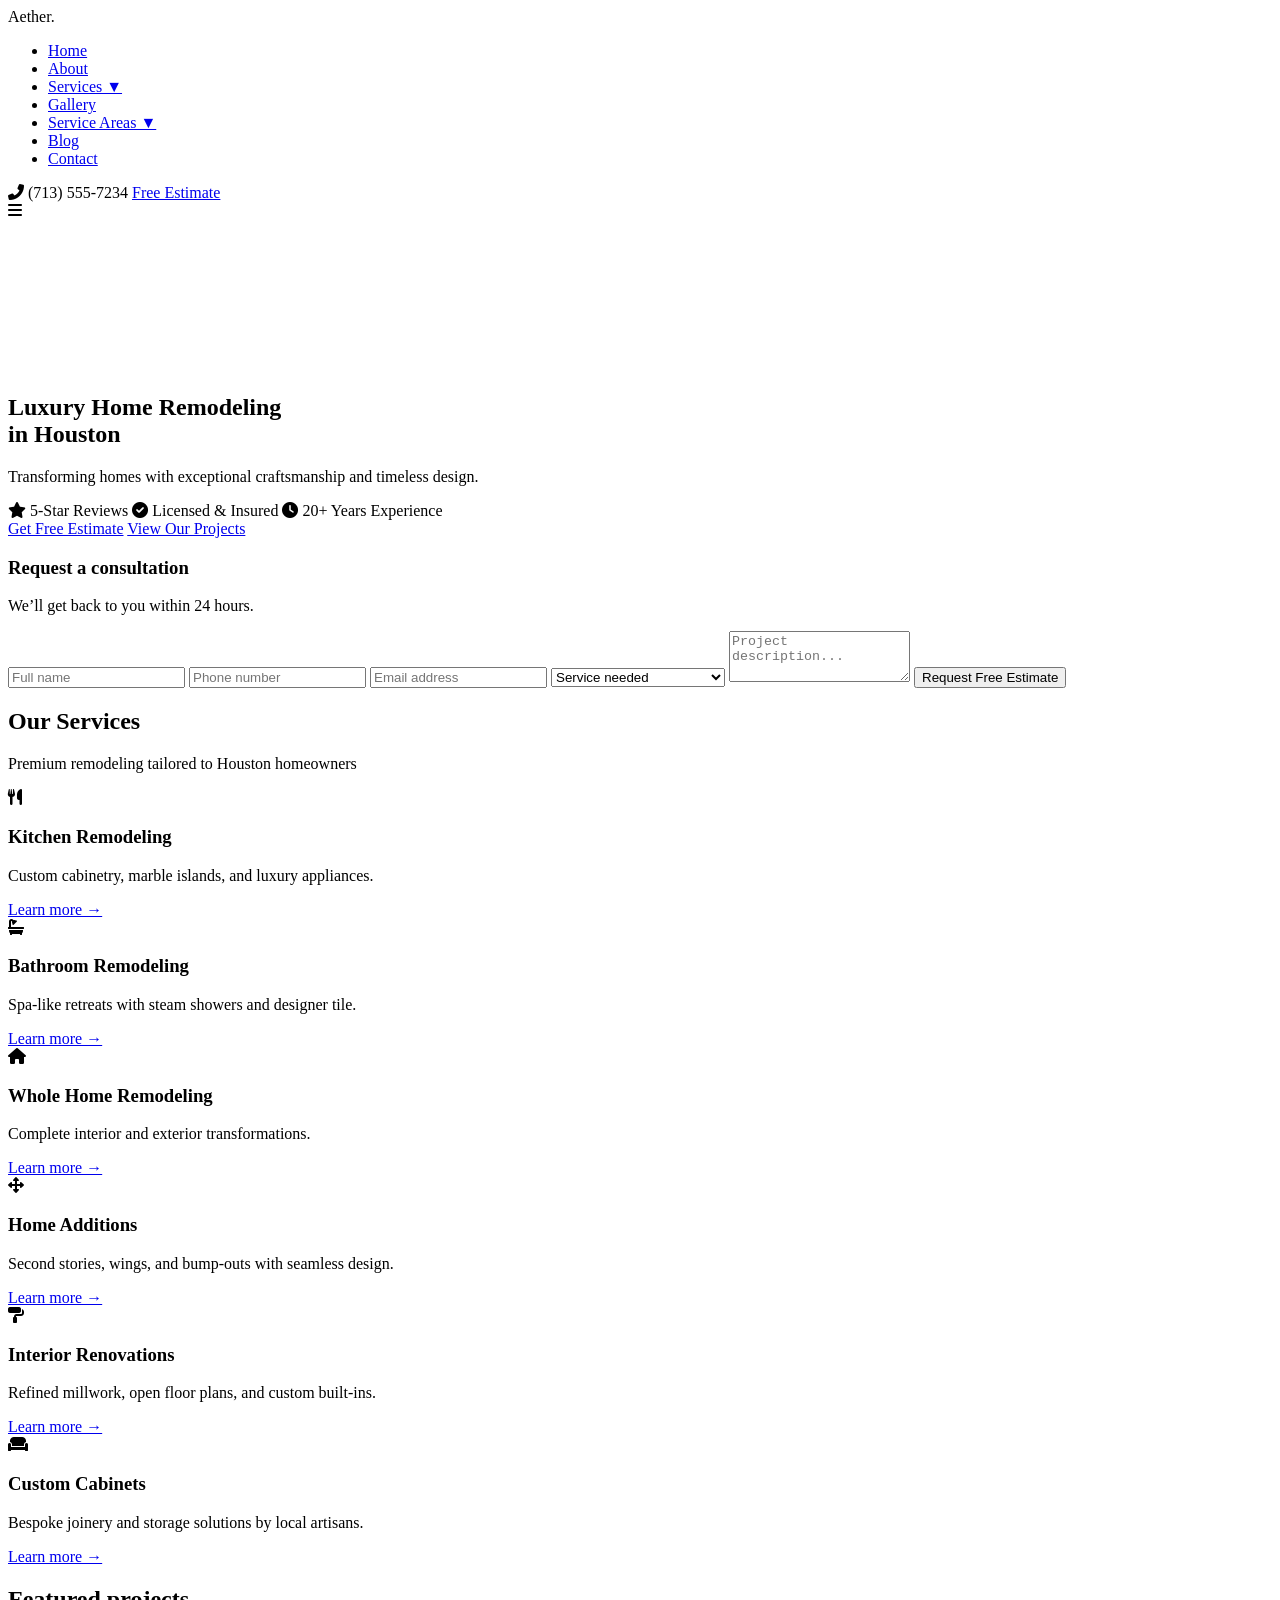
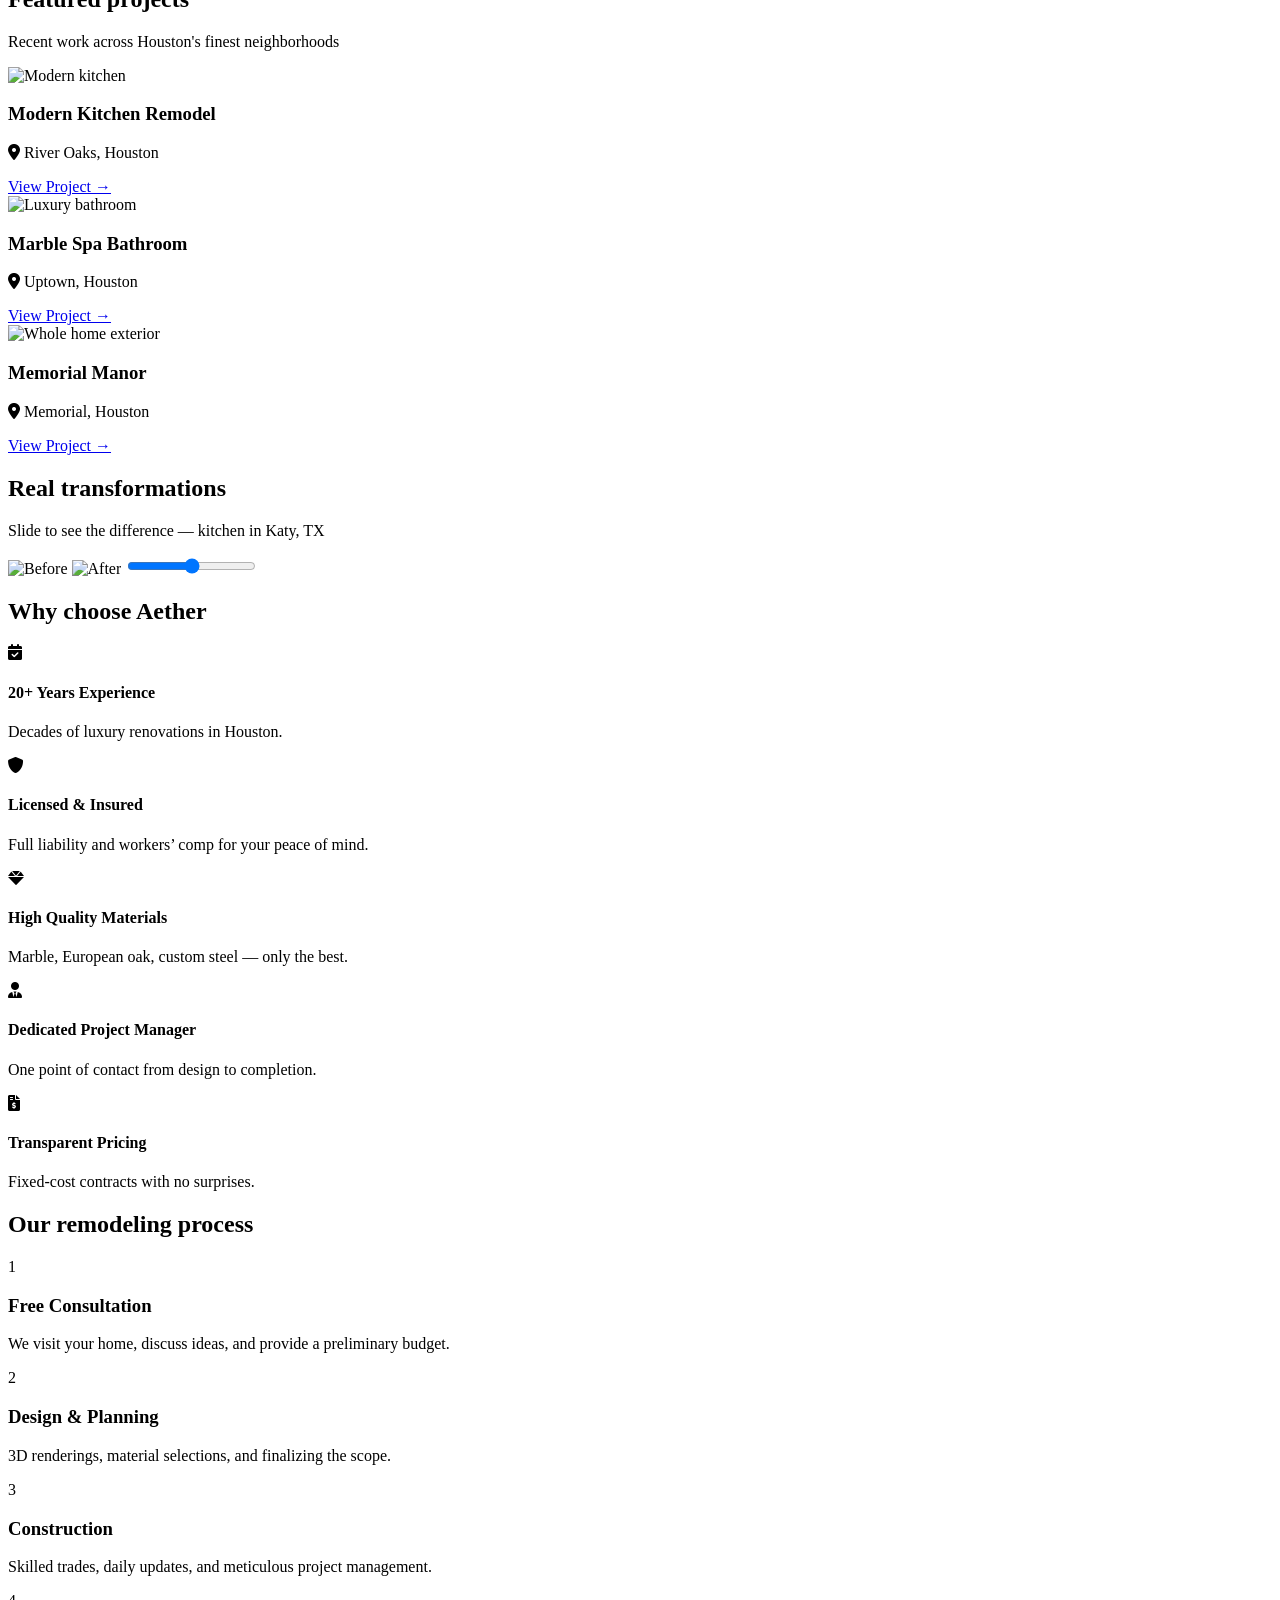
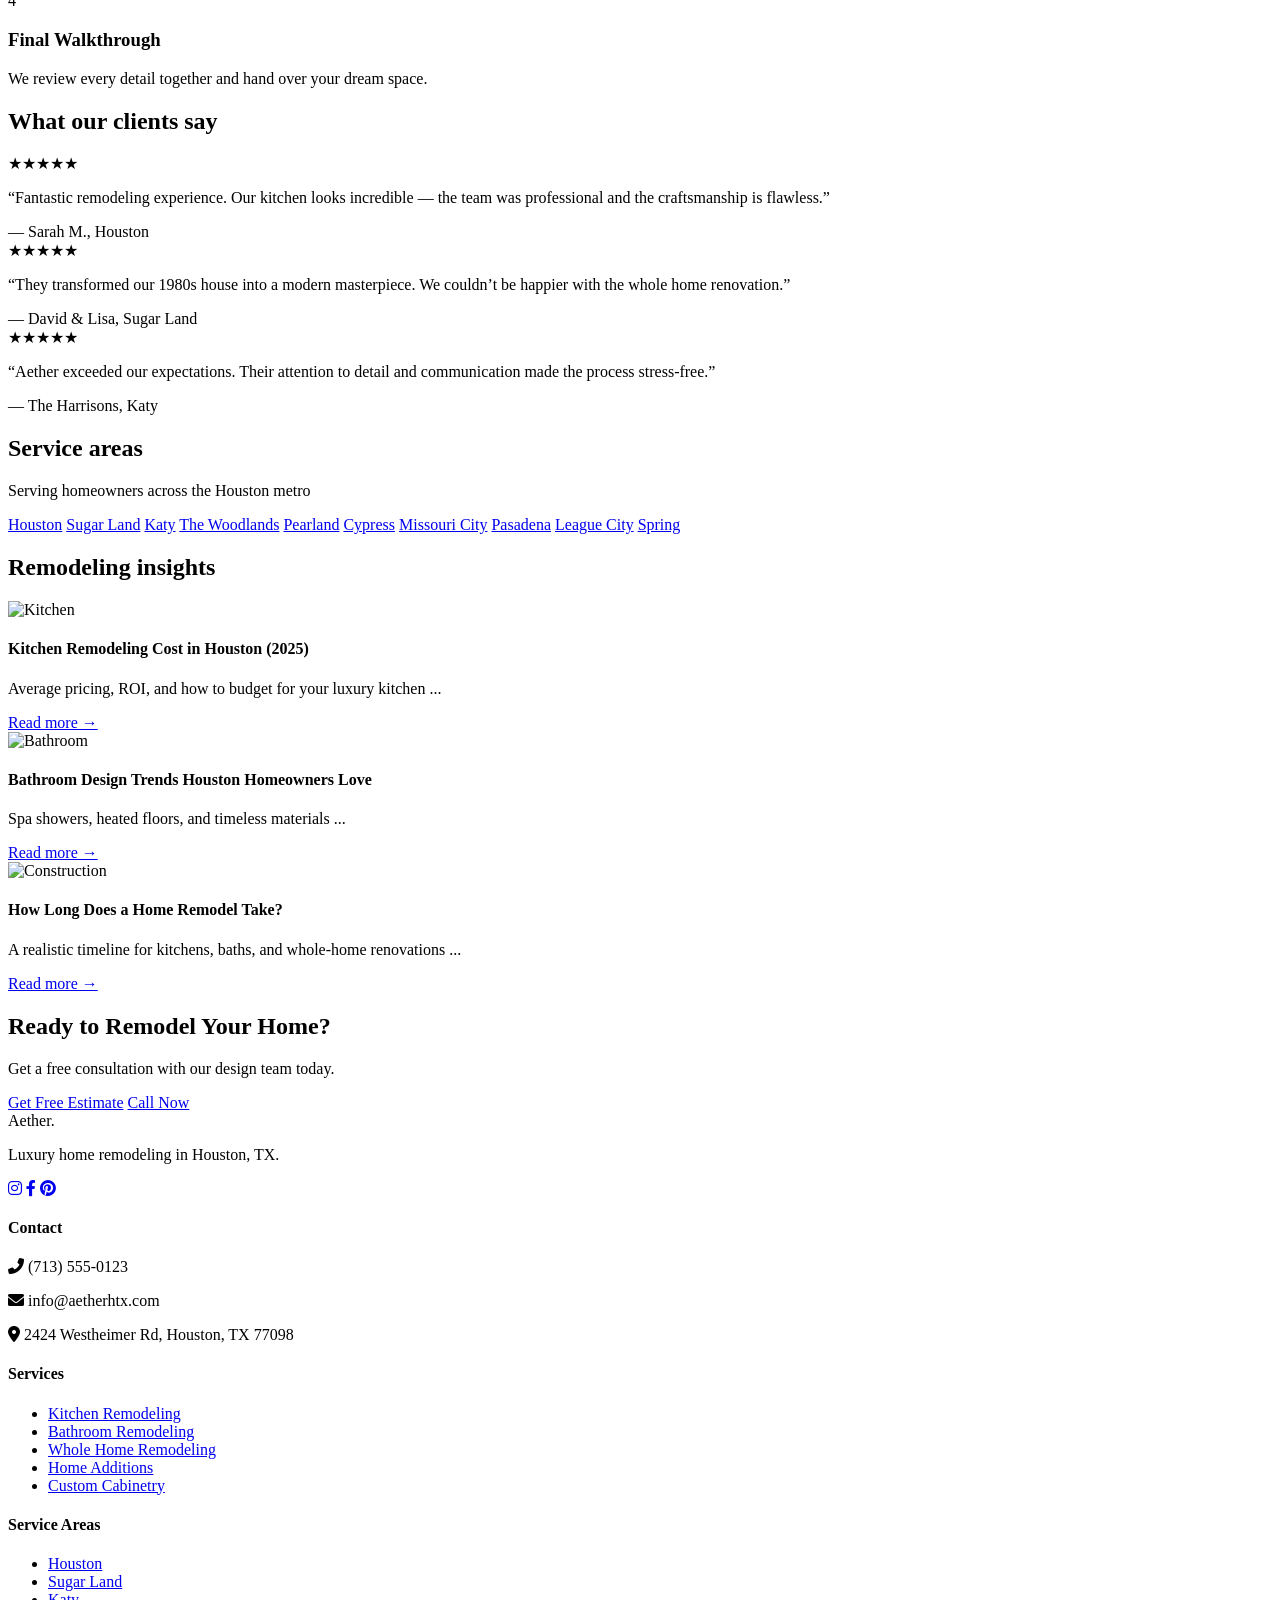
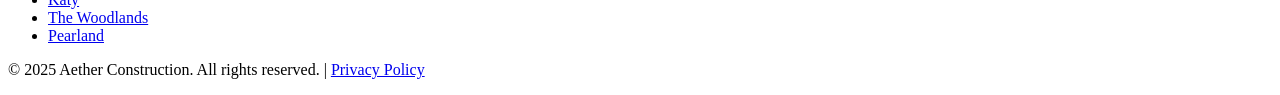
==== index.html @ 661ef40d "Update index.html" ====
<!DOCTYPE html>
<html lang="en">
<head>
    <meta charset="UTF-8">
    <meta name="viewport" content="width=device-width, initial-scale=1.0">
    <title>Aether | Luxury Home Remodeling Houston</title>
    <!-- Google Fonts & Font Awesome (will be kept even with external CSS) -->
    <link rel="preconnect" href="https://fonts.googleapis.com">
    <link rel="preconnect" href="https://fonts.gstatic.com" crossorigin>
    <link href="https://fonts.googleapis.com/css2?family=Inter:opsz@14..32&family=Playfair+Display:wght@400;500;600;700&display=swap" rel="stylesheet">
    <link rel="stylesheet" href="https://cdnjs.cloudflare.com/ajax/libs/font-awesome/6.0.0-beta3/css/all.min.css">
    <!-- External CSS (to be created) -->
    <link rel="stylesheet" href="style.css">
</head>
<body>
    <!-- NAVIGATION (transparent, becomes solid on scroll) -->
    <nav class="navbar" id="navbar">
        <div class="logo">Aether<span class="gold-dot">.</span></div>
        <ul class="nav-links">
            <li><a href="#">Home</a></li>
            <li><a href="#">About</a></li>
            <li><a href="#">Services ▼</a></li>
            <li><a href="#">Gallery</a></li>
            <li><a href="#">Service Areas ▼</a></li>
            <li><a href="#">Blog</a></li>
            <li><a href="#">Contact</a></li>
        </ul>
        <div class="nav-right">
            <span class="phone"><i class="fas fa-phone-alt"></i> (713) 555-7234</span>
            <a href="#" class="estimate-cta">Free Estimate</a>
        </div>
        <div class="hamburger"><i class="fas fa-bars"></i></div>
    </nav>

    <!-- HERO SECTION (full-screen video + floating form) -->
    <section class="hero">
        <video class="hero-video" autoplay muted loop playsinline poster="https://images.unsplash.com/photo-1556911220-bff6a9057e6f?w=1200">
            <source src="https://videos.pexels.com/video-files/5767409/5767409-sd_640_360_25fps.mp4" type="video/mp4">
            <!-- fallback: kitchen remodel video from Pexels -->
        </video>
        <div class="hero-overlay"></div>
        <div class="container hero-grid">
            <!-- left content -->
            <div class="hero-left">
                <h1>Luxury Home Remodeling <br>in Houston</h1>
                <p class="hero-subhead">Transforming homes with exceptional craftsmanship and timeless design.</p>
                <div class="trust-badges">
                    <span><i class="fas fa-star"></i> 5-Star Reviews</span>
                    <span><i class="fas fa-check-circle"></i> Licensed & Insured</span>
                    <span><i class="fas fa-clock"></i> 20+ Years Experience</span>
                </div>
                <div class="hero-buttons">
                    <a href="#" class="btn-primary">Get Free Estimate</a>
                    <a href="#" class="btn-secondary">View Our Projects</a>
                </div>
            </div>
            <!-- right floating quote form -->
            <div class="quote-form">
                <h3>Request a consultation</h3>
                <p>We’ll get back to you within 24 hours.</p>
                <form>
                    <input type="text" placeholder="Full name" required>
                    <input type="tel" placeholder="Phone number" required>
                    <input type="email" placeholder="Email address" required>
                    <select required>
                        <option value="" disabled selected>Service needed</option>
                        <option>Kitchen Remodeling</option>
                        <option>Bathroom Remodeling</option>
                        <option>Whole Home Remodeling</option>
                        <option>Home Addition</option>
                        <option>Interior Renovation</option>
                        <option>Exterior Renovation</option>
                        <option>Custom Cabinetry</option>
                    </select>
                    <textarea rows="3" placeholder="Project description..."></textarea>
                    <button type="submit" class="btn-primary">Request Free Estimate</button>
                </form>
            </div>
        </div>
    </section>

    <!-- QUICK SERVICES OVERVIEW -->
    <section class="services-section container">
        <h2 class="section-title">Our Services</h2>
        <p class="section-subtitle">Premium remodeling tailored to Houston homeowners</p>
        <div class="services-grid">
            <div class="service-card">
                <i class="fas fa-utensils"></i>
                <h3>Kitchen Remodeling</h3>
                <p>Custom cabinetry, marble islands, and luxury appliances.</p>
                <a href="#" class="card-link">Learn more →</a>
            </div>
            <div class="service-card">
                <i class="fas fa-bath"></i>
                <h3>Bathroom Remodeling</h3>
                <p>Spa-like retreats with steam showers and designer tile.</p>
                <a href="#" class="card-link">Learn more →</a>
            </div>
            <div class="service-card">
                <i class="fas fa-home"></i>
                <h3>Whole Home Remodeling</h3>
                <p>Complete interior and exterior transformations.</p>
                <a href="#" class="card-link">Learn more →</a>
            </div>
            <div class="service-card">
                <i class="fas fa-arrows-alt"></i>
                <h3>Home Additions</h3>
                <p>Second stories, wings, and bump‑outs with seamless design.</p>
                <a href="#" class="card-link">Learn more →</a>
            </div>
            <div class="service-card">
                <i class="fas fa-paint-roller"></i>
                <h3>Interior Renovations</h3>
                <p>Refined millwork, open floor plans, and custom built-ins.</p>
                <a href="#" class="card-link">Learn more →</a>
            </div>
            <div class="service-card">
                <i class="fas fa-couch"></i>
                <h3>Custom Cabinets</h3>
                <p>Bespoke joinery and storage solutions by local artisans.</p>
                <a href="#" class="card-link">Learn more →</a>
            </div>
        </div>
    </section>

    <!-- FEATURED REMODELING PROJECTS -->
    <section class="projects-section container">
        <h2 class="section-title">Featured projects</h2>
        <p class="section-subtitle">Recent work across Houston's finest neighborhoods</p>
        <div class="projects-grid">
            <div class="project-card">
                <img src="https://images.unsplash.com/photo-1556911220-bff6a9057e6f?w=600" alt="Modern kitchen">
                <div class="project-info">
                    <h3>Modern Kitchen Remodel</h3>
                    <p class="project-location"><i class="fas fa-map-marker-alt"></i> River Oaks, Houston</p>
                    <a href="#" class="card-link">View Project →</a>
                </div>
            </div>
            <div class="project-card">
                <img src="https://images.unsplash.com/photo-1588854337236-6889d631faa8?w=600" alt="Luxury bathroom">
                <div class="project-info">
                    <h3>Marble Spa Bathroom</h3>
                    <p class="project-location"><i class="fas fa-map-marker-alt"></i> Uptown, Houston</p>
                    <a href="#" class="card-link">View Project →</a>
                </div>
            </div>
            <div class="project-card">
                <img src="https://images.unsplash.com/photo-1600585154340-be6161a56a0c?w=600" alt="Whole home exterior">
                <div class="project-info">
                    <h3>Memorial Manor</h3>
                    <p class="project-location"><i class="fas fa-map-marker-alt"></i> Memorial, Houston</p>
                    <a href="#" class="card-link">View Project →</a>
                </div>
            </div>
        </div>
    </section>

    <!-- BEFORE & AFTER SECTION (interactive slider placeholder) -->
    <section class="beforeafter-section container">
        <h2 class="section-title">Real transformations</h2>
        <p class="section-subtitle">Slide to see the difference — kitchen in Katy, TX</p>
        <div class="comparison-slider" id="beforeAfterSlider">
            <!-- simple structure for JS to enhance -->
            <div class="slider-container">
                <img src="https://images.unsplash.com/photo-1588854337236-6889d631faa8?w=1000" alt="Before" class="before-img">
                <img src="https://images.unsplash.com/photo-1556911220-bff6a9057e6f?w=1000" alt="After" class="after-img">
                <input type="range" min="0" max="100" value="50" class="slider-input" id="slider">
            </div>
        </div>
    </section>

    <!-- WHY CHOOSE US (icon-based) -->
    <section class="whychoose-section container">
        <h2 class="section-title">Why choose Aether</h2>
        <div class="benefits-grid">
            <div class="benefit">
                <i class="fas fa-calendar-check"></i>
                <h4>20+ Years Experience</h4>
                <p>Decades of luxury renovations in Houston.</p>
            </div>
            <div class="benefit">
                <i class="fas fa-shield-alt"></i>
                <h4>Licensed & Insured</h4>
                <p>Full liability and workers’ comp for your peace of mind.</p>
            </div>
            <div class="benefit">
                <i class="fas fa-gem"></i>
                <h4>High Quality Materials</h4>
                <p>Marble, European oak, custom steel — only the best.</p>
            </div>
            <div class="benefit">
                <i class="fas fa-user-tie"></i>
                <h4>Dedicated Project Manager</h4>
                <p>One point of contact from design to completion.</p>
            </div>
            <div class="benefit">
                <i class="fas fa-file-invoice-dollar"></i>
                <h4>Transparent Pricing</h4>
                <p>Fixed‑cost contracts with no surprises.</p>
            </div>
        </div>
    </section>

    <!-- REMODELING PROCESS -->
    <section class="process-section container">
        <h2 class="section-title">Our remodeling process</h2>
        <div class="process-steps">
            <div class="step">
                <span class="step-number">1</span>
                <h3>Free Consultation</h3>
                <p>We visit your home, discuss ideas, and provide a preliminary budget.</p>
            </div>
            <div class="step">
                <span class="step-number">2</span>
                <h3>Design & Planning</h3>
                <p>3D renderings, material selections, and finalizing the scope.</p>
            </div>
            <div class="step">
                <span class="step-number">3</span>
                <h3>Construction</h3>
                <p>Skilled trades, daily updates, and meticulous project management.</p>
            </div>
            <div class="step">
                <span class="step-number">4</span>
                <h3>Final Walkthrough</h3>
                <p>We review every detail together and hand over your dream space.</p>
            </div>
        </div>
    </section>

    <!-- CLIENT TESTIMONIALS -->
    <section class="testimonials-section container">
        <h2 class="section-title">What our clients say</h2>
        <div class="testimonials-grid">
            <div class="testimonial-card">
                <div class="stars">★★★★★</div>
                <p>“Fantastic remodeling experience. Our kitchen looks incredible — the team was professional and the craftsmanship is flawless.”</p>
                <div class="client">— Sarah M., Houston</div>
            </div>
            <div class="testimonial-card">
                <div class="stars">★★★★★</div>
                <p>“They transformed our 1980s house into a modern masterpiece. We couldn’t be happier with the whole home renovation.”</p>
                <div class="client">— David & Lisa, Sugar Land</div>
            </div>
            <div class="testimonial-card">
                <div class="stars">★★★★★</div>
                <p>“Aether exceeded our expectations. Their attention to detail and communication made the process stress‑free.”</p>
                <div class="client">— The Harrisons, Katy</div>
            </div>
        </div>
    </section>

    <!-- SERVICE AREAS -->
    <section class="areas-section container">
        <h2 class="section-title">Service areas</h2>
        <p class="section-subtitle">Serving homeowners across the Houston metro</p>
        <div class="areas-list">
            <a href="#">Houston</a>
            <a href="#">Sugar Land</a>
            <a href="#">Katy</a>
            <a href="#">The Woodlands</a>
            <a href="#">Pearland</a>
            <a href="#">Cypress</a>
            <a href="#">Missouri City</a>
            <a href="#">Pasadena</a>
            <a href="#">League City</a>
            <a href="#">Spring</a>
        </div>
    </section>

    <!-- BLOG / REMODELING TIPS -->
    <section class="blog-section container">
        <h2 class="section-title">Remodeling insights</h2>
        <div class="blog-grid">
            <article class="blog-card">
                <img src="https://images.unsplash.com/photo-1556911220-bff6a9057e6f?w=600" alt="Kitchen">
                <div class="blog-content">
                    <h4>Kitchen Remodeling Cost in Houston (2025)</h4>
                    <p>Average pricing, ROI, and how to budget for your luxury kitchen ...</p>
                    <a href="#" class="card-link">Read more →</a>
                </div>
            </article>
            <article class="blog-card">
                <img src="https://images.unsplash.com/photo-1588854337236-6889d631faa8?w=600" alt="Bathroom">
                <div class="blog-content">
                    <h4>Bathroom Design Trends Houston Homeowners Love</h4>
                    <p>Spa showers, heated floors, and timeless materials ...</p>
                    <a href="#" class="card-link">Read more →</a>
                </div>
            </article>
            <article class="blog-card">
                <img src="https://images.unsplash.com/photo-1600585154340-be6161a56a0c?w=600" alt="Construction">
                <div class="blog-content">
                    <h4>How Long Does a Home Remodel Take?</h4>
                    <p>A realistic timeline for kitchens, baths, and whole‑home renovations ...</p>
                    <a href="#" class="card-link">Read more →</a>
                </div>
            </article>
        </div>
    </section>

    <!-- FINAL CALL TO ACTION -->
    <section class="final-cta">
        <div class="cta-content">
            <h2>Ready to Remodel Your Home?</h2>
            <p>Get a free consultation with our design team today.</p>
            <div class="cta-buttons">
                <a href="#" class="btn-primary">Get Free Estimate</a>
                <a href="#" class="btn-secondary">Call Now</a>
            </div>
        </div>
    </section>

    <!-- FOOTER -->
    <footer class="footer">
        <div class="footer-grid container">
            <div class="footer-col">
                <div class="footer-logo">Aether<span class="gold-dot">.</span></div>
                <p>Luxury home remodeling in Houston, TX.</p>
                <div class="social-links">
                    <a href="#"><i class="fab fa-instagram"></i></a>
                    <a href="#"><i class="fab fa-facebook-f"></i></a>
                    <a href="#"><i class="fab fa-pinterest"></i></a>
                </div>
            </div>
            <div class="footer-col">
                <h4>Contact</h4>
                <p><i class="fas fa-phone-alt"></i> (713) 555-0123</p>
                <p><i class="fas fa-envelope"></i> info@aetherhtx.com</p>
                <p><i class="fas fa-map-marker-alt"></i> 2424 Westheimer Rd, Houston, TX 77098</p>
            </div>
            <div class="footer-col">
                <h4>Services</h4>
                <ul>
                    <li><a href="#">Kitchen Remodeling</a></li>
                    <li><a href="#">Bathroom Remodeling</a></li>
                    <li><a href="#">Whole Home Remodeling</a></li>
                    <li><a href="#">Home Additions</a></li>
                    <li><a href="#">Custom Cabinetry</a></li>
                </ul>
            </div>
            <div class="footer-col">
                <h4>Service Areas</h4>
                <ul>
                    <li><a href="#">Houston</a></li>
                    <li><a href="#">Sugar Land</a></li>
                    <li><a href="#">Katy</a></li>
                    <li><a href="#">The Woodlands</a></li>
                    <li><a href="#">Pearland</a></li>
                </ul>
            </div>
        </div>
        <div class="footer-bottom container">
            <p>&copy; 2025 Aether Construction. All rights reserved. | <a href="#">Privacy Policy</a></p>
        </div>
    </footer>

    <!-- External JavaScript (to be created) -->
    <script src="script.js"></script>
</body>
</html>
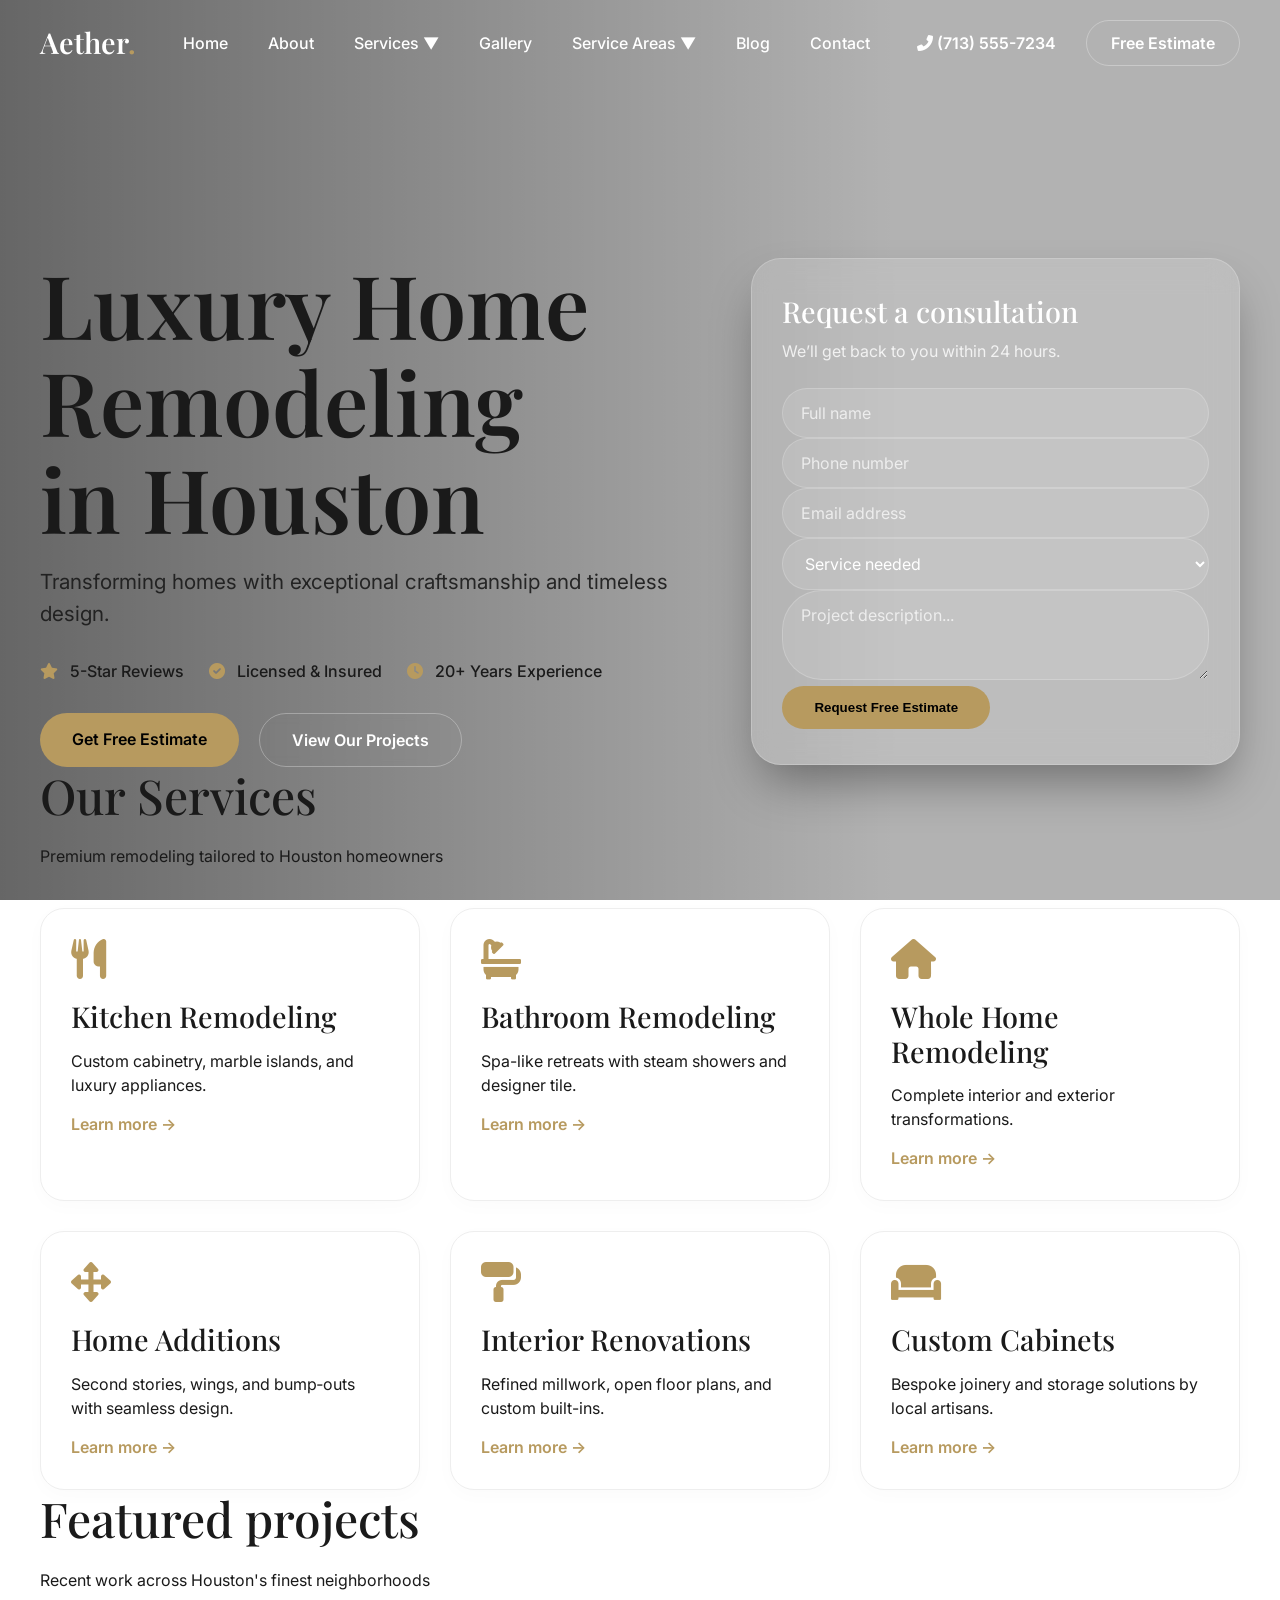
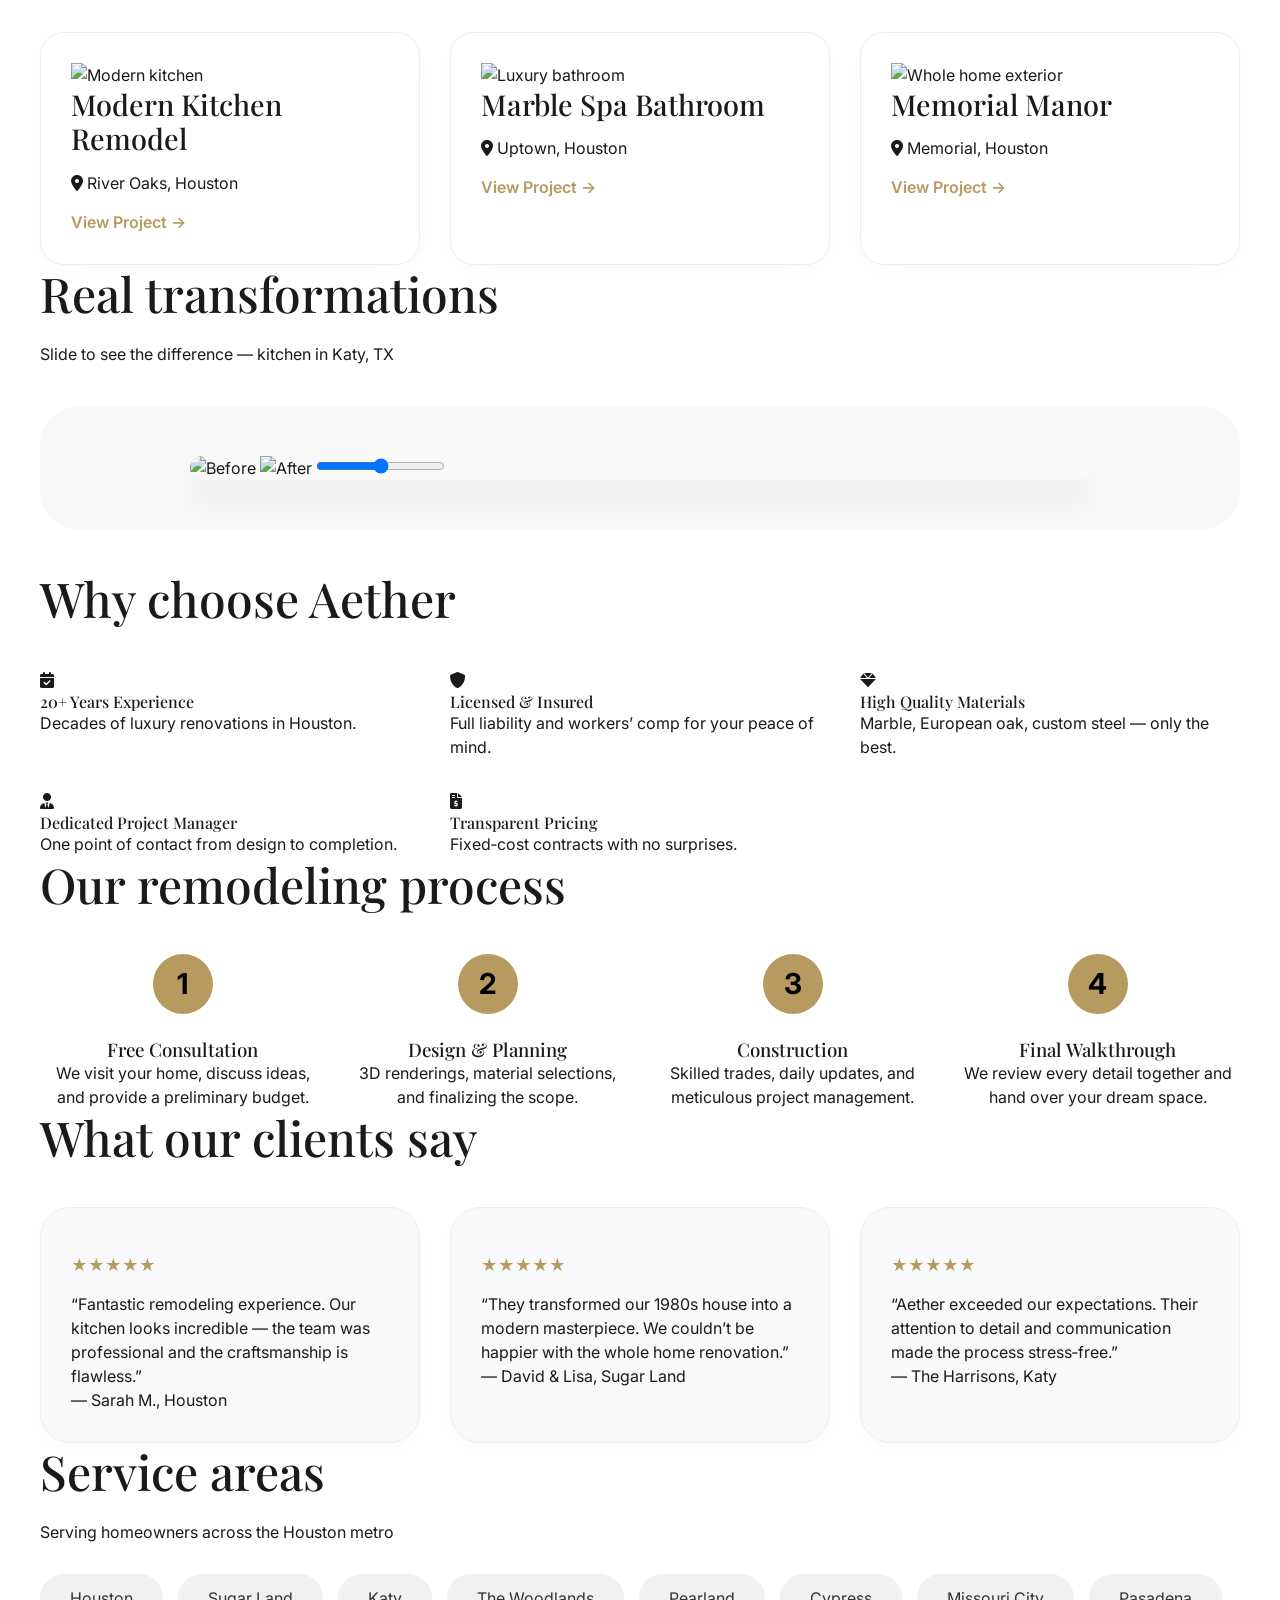
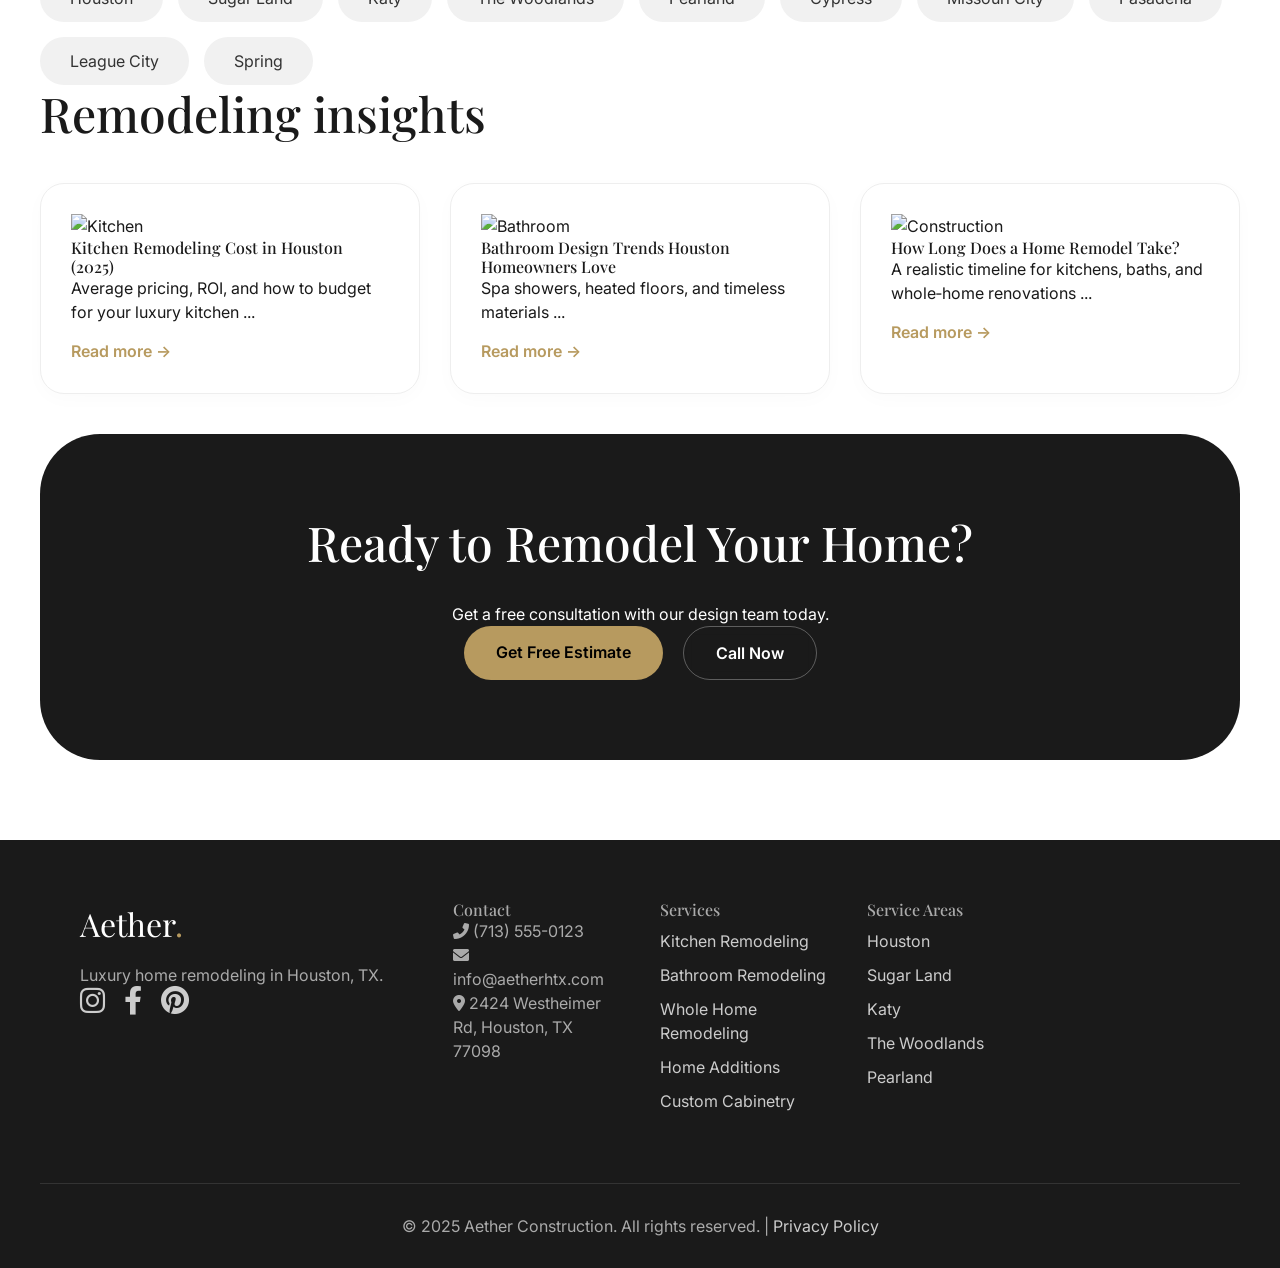
==== commit 8e4cdef3: "Update index.html" ====
--- a/index.html
+++ b/index.html
@@ -17,13 +17,13 @@
     <nav class="navbar" id="navbar">
         <div class="logo">Aether<span class="gold-dot">.</span></div>
         <ul class="nav-links">
-            <li><a href="#">Home</a></li>
-            <li><a href="#">About</a></li>
-            <li><a href="#">Services ▼</a></li>
-            <li><a href="#">Gallery</a></li>
-            <li><a href="#">Service Areas ▼</a></li>
-            <li><a href="#">Blog</a></li>
-            <li><a href="#">Contact</a></li>
+            <li><a href="index.html">Home</a></li>
+            <li><a href="about.html">About</a></li>
+            <li><a href="services.html">Services ▼</a></li>
+            <li><a href="gallery.html">Gallery</a></li>
+            <li><a href="servicesarea.html">Service Areas ▼</a></li>
+            <li><a href="blog.html">Blog</a></li>
+            <li><a href="contact.html">Contact</a></li>
         </ul>
         <div class="nav-right">
             <span class="phone"><i class="fas fa-phone-alt"></i> (713) 555-7234</span>
@@ -35,7 +35,7 @@
     <!-- HERO SECTION (full-screen video + floating form) -->
     <section class="hero">
         <video class="hero-video" autoplay muted loop playsinline poster="https://images.unsplash.com/photo-1556911220-bff6a9057e6f?w=1200">
-            <source src="https://videos.pexels.com/video-files/5767409/5767409-sd_640_360_25fps.mp4" type="video/mp4">
+            <source src="assets/acinema.mp4" type="video/mp4">
             <!-- fallback: kitchen remodel video from Pexels -->
         </video>
         <div class="hero-overlay"></div>
--- a/style.css
+++ b/style.css
@@ -0,0 +1,1360 @@
+/* ===== style.css – Aether Luxury Remodeling ===== */
+/* === GLOBAL VARIABLES & RESETS === */
+:root {
+    --gold: #b79a5f;
+    --copper: #b87333;
+    --charcoal: #1a1a1a;
+    --light-bg: #f9f9f9;
+    --white: #ffffff;
+    --glass-bg: rgba(255, 255, 255, 0.15);
+    --glass-border: rgba(255, 255, 255, 0.2);
+    --font-serif: 'Playfair Display', serif;
+    --font-sans: 'Inter', sans-serif;
+    --transition: 0.3s ease;
+    --shadow-sm: 0 5px 20px rgba(0,0,0,0.02);
+    --shadow-md: 0 10px 30px rgba(0,0,0,0.05);
+    --shadow-lg: 0 20px 40px rgba(0,0,0,0.08);
+    --border-radius-card: 24px;
+    --border-radius-btn: 40px;
+}
+
+* {
+    margin: 0;
+    padding: 0;
+    box-sizing: border-box;
+}
+
+body {
+    font-family: var(--font-sans);
+    color: var(--charcoal);
+    line-height: 1.5;
+    background-color: var(--white);
+    overflow-x: hidden;
+}
+
+.container {
+    max-width: 1440px;
+    margin: 0 auto;
+    padding: 0 40px;
+}
+
+/* === TYPOGRAPHY === */
+h1, h2, h3, h4, h5, h6 {
+    font-family: var(--font-serif);
+    font-weight: 500;
+    line-height: 1.2;
+}
+
+.section-title {
+    font-size: 3rem;
+    margin-bottom: 20px;
+}
+
+.section-sub {
+    color: #666;
+    max-width: 700px;
+    margin-bottom: 50px;
+    font-size: 1.2rem;
+}
+
+/* === NAVIGATION === */
+.navbar {
+    position: fixed;
+    top: 0;
+    left: 0;
+    width: 100%;
+    padding: 20px 40px;
+    display: flex;
+    align-items: center;
+    justify-content: space-between;
+    z-index: 1000;
+    transition: background var(--transition), padding var(--transition), box-shadow var(--transition);
+    color: var(--white);
+    background: transparent;
+}
+
+.navbar.scrolled {
+    background: var(--white);
+    color: var(--charcoal);
+    box-shadow: 0 4px 20px rgba(0,0,0,0.05);
+    padding: 15px 40px;
+}
+
+.navbar.scrolled .nav-links a {
+    color: var(--charcoal);
+}
+
+.navbar.scrolled .phone {
+    color: var(--charcoal);
+}
+
+.navbar.scrolled .estimate-cta {
+    background: var(--gold);
+    color: #000;
+    border: none;
+}
+
+.logo {
+    font-family: var(--font-serif);
+    font-size: 1.8rem;
+    font-weight: 600;
+}
+
+.gold-dot {
+    color: var(--gold);
+}
+
+.nav-links {
+    display: flex;
+    gap: 40px;
+    list-style: none;
+    font-weight: 500;
+}
+
+.nav-links li {
+    position: relative;
+}
+
+.nav-links a {
+    color: inherit;
+    text-decoration: none;
+    transition: color var(--transition);
+    position: relative;
+}
+
+.nav-links a:after {
+    content: '';
+    position: absolute;
+    bottom: -5px;
+    left: 0;
+    width: 0;
+    height: 2px;
+    background: var(--gold);
+    transition: width var(--transition);
+}
+
+.nav-links a:hover:after,
+.nav-links a.active:after {
+    width: 100%;
+}
+
+/* Dropdown */
+.nav-links li ul.dropdown {
+    display: none;
+    position: absolute;
+    top: 100%;
+    left: 0;
+    background: var(--white);
+    box-shadow: 0 10px 20px rgba(0,0,0,0.1);
+    padding: 10px 0;
+    min-width: 200px;
+    z-index: 1000;
+    border-radius: 8px;
+}
+
+.nav-links li:hover ul.dropdown {
+    display: block;
+}
+
+.nav-links li ul.dropdown li {
+    padding: 8px 20px;
+}
+
+.nav-links li ul.dropdown li a {
+    color: #333;
+    white-space: nowrap;
+}
+
+.nav-links li ul.dropdown li a:after {
+    display: none;
+}
+
+.nav-right {
+    display: flex;
+    align-items: center;
+    gap: 30px;
+}
+
+.phone {
+    font-weight: 600;
+    color: inherit;
+}
+
+.estimate-cta {
+    background: transparent;
+    border: 1px solid rgba(255,255,255,0.3);
+    padding: 10px 24px;
+    border-radius: var(--border-radius-btn);
+    font-weight: 600;
+    color: inherit;
+    text-decoration: none;
+    transition: var(--transition);
+}
+
+.estimate-cta:hover {
+    background: var(--gold);
+    color: #000;
+    border-color: var(--gold);
+}
+
+.hamburger {
+    display: none;
+    font-size: 1.8rem;
+    cursor: pointer;
+    color: inherit;
+}
+
+/* === BUTTONS === */
+.btn-primary {
+    display: inline-block;
+    background-color: var(--gold);
+    color: #000;
+    font-weight: 600;
+    padding: 14px 32px;
+    border-radius: var(--border-radius-btn);
+    text-decoration: none;
+    transition: var(--transition);
+    border: 1px solid transparent;
+    cursor: pointer;
+    border: none;
+}
+
+.btn-primary:hover {
+    background-color: #a68950;
+    transform: translateY(-2px);
+    box-shadow: 0 10px 25px rgba(0,0,0,0.1);
+}
+
+.btn-secondary {
+    display: inline-block;
+    background-color: transparent;
+    color: var(--white);
+    font-weight: 600;
+    padding: 14px 32px;
+    border-radius: var(--border-radius-btn);
+    border: 1px solid rgba(255,255,255,0.3);
+    backdrop-filter: blur(5px);
+    text-decoration: none;
+    transition: var(--transition);
+}
+
+.btn-secondary:hover {
+    background-color: rgba(255,255,255,0.1);
+    border-color: var(--white);
+}
+
+/* === HERO SECTIONS (common) === */
+.hero-overlay {
+    position: absolute;
+    top: 0;
+    left: 0;
+    width: 100%;
+    height: 100%;
+    background: linear-gradient(90deg, rgba(0,0,0,0.6) 0%, rgba(0,0,0,0.3) 70%);
+    z-index: -1;
+}
+
+.hero-content {
+    position: relative;
+    z-index: 2;
+    max-width: 800px;
+    margin: 0 auto;
+    text-align: center;
+}
+
+/* === CARDS (service, project, blog, city) === */
+.service-card,
+.project-card,
+.blog-card,
+.city-card,
+.testimonial-card {
+    background: var(--white);
+    border-radius: var(--border-radius-card);
+    padding: 30px;
+    box-shadow: var(--shadow-sm);
+    transition: var(--transition);
+    border: 1px solid #eee;
+}
+
+.service-card:hover,
+.project-card:hover,
+.blog-card:hover,
+.city-card:hover {
+    transform: translateY(-6px);
+    box-shadow: var(--shadow-md);
+    border-color: var(--gold);
+}
+
+.service-card i,
+.city-card i {
+    font-size: 2.5rem;
+    color: var(--gold);
+    margin-bottom: 20px;
+}
+
+.service-card h3,
+.project-card h3,
+.blog-card h3,
+.city-card h3 {
+    font-size: 1.8rem;
+    margin-bottom: 15px;
+}
+
+.card-link {
+    color: var(--gold);
+    font-weight: 600;
+    text-decoration: none;
+    display: inline-block;
+    margin-top: 15px;
+    transition: var(--transition);
+}
+
+.card-link:hover {
+    color: #8a6e45;
+}
+
+/* === GRIDS === */
+.services-grid,
+.projects-grid,
+.testimonials-grid,
+.blog-grid,
+.city-grid,
+.team-grid,
+.benefits-grid,
+.values-grid {
+    display: grid;
+    grid-template-columns: repeat(auto-fit, minmax(280px, 1fr));
+    gap: 30px;
+    margin-top: 40px;
+}
+
+/* === FORMS === */
+.quote-form,
+.contact-form {
+    background: var(--glass-bg);
+    backdrop-filter: blur(15px);
+    -webkit-backdrop-filter: blur(15px);
+    border: 1px solid var(--glass-border);
+    border-radius: 30px;
+    padding: 35px 30px;
+    box-shadow: 0 25px 50px -12px rgba(0,0,0,0.4);
+}
+
+.quote-form h3,
+.contact-form h2 {
+    font-size: 1.8rem;
+    color: var(--white);
+    margin-bottom: 10px;
+}
+
+.quote-form p,
+.contact-form p {
+    color: rgba(255,255,255,0.8);
+    margin-bottom: 25px;
+}
+
+.form-group {
+    margin-bottom: 18px;
+}
+
+.quote-form input,
+.quote-form select,
+.quote-form textarea,
+.contact-form input,
+.contact-form select,
+.contact-form textarea {
+    width: 100%;
+    padding: 14px 18px;
+    background: rgba(255,255,255,0.1);
+    border: 1px solid rgba(255,255,255,0.2);
+    border-radius: 40px;
+    font-family: var(--font-sans);
+    color: var(--white);
+    font-size: 1rem;
+    outline: none;
+    transition: var(--transition);
+}
+
+.quote-form input:focus,
+.quote-form select:focus,
+.quote-form textarea:focus,
+.contact-form input:focus,
+.contact-form select:focus,
+.contact-form textarea:focus {
+    border-color: var(--gold);
+    background: rgba(255,255,255,0.15);
+}
+
+.quote-form input::placeholder,
+.quote-form textarea::placeholder,
+.contact-form input::placeholder,
+.contact-form textarea::placeholder {
+    color: rgba(255,255,255,0.7);
+}
+
+.quote-form select option,
+.contact-form select option {
+    background: #333;
+    color: var(--white);
+}
+
+/* === BEFORE/AFTER SLIDER === */
+.comparison-slider {
+    background: var(--light-bg);
+    border-radius: 40px;
+    padding: 50px;
+    margin: 40px 0;
+}
+
+.slider-container {
+    position: relative;
+    width: 100%;
+    max-width: 900px;
+    margin: 0 auto;
+    border-radius: 30px;
+    overflow: hidden;
+    box-shadow: var(--shadow-lg);
+}
+
+.img-comp {
+    position: relative;
+    width: 100%;
+    padding-bottom: 66%; /* adjust as needed */
+}
+
+.img-comp-img {
+    position: absolute;
+    top: 0;
+    left: 0;
+    width: 100%;
+    height: 100%;
+    overflow: hidden;
+}
+
+.img-comp-img img {
+    width: 100%;
+    height: 100%;
+    object-fit: cover;
+    display: block;
+}
+
+.img-comp-slider {
+    position: absolute;
+    top: 50%;
+    left: 50%;
+    transform: translate(-50%, -50%);
+    width: 50px;
+    height: 50px;
+    background: var(--gold);
+    border-radius: 50%;
+    cursor: ew-resize;
+    z-index: 10;
+    border: 3px solid var(--white);
+    box-shadow: 0 0 10px black;
+}
+
+/* === LIGHTBOX === */
+.lightbox {
+    display: none;
+    position: fixed;
+    top: 0;
+    left: 0;
+    width: 100%;
+    height: 100%;
+    background: rgba(0,0,0,0.95);
+    z-index: 2000;
+    justify-content: center;
+    align-items: center;
+}
+
+.lightbox.active {
+    display: flex;
+}
+
+.lightbox-content {
+    max-width: 1000px;
+    width: 90%;
+    background: var(--white);
+    border-radius: 30px;
+    overflow: hidden;
+    display: flex;
+    flex-wrap: wrap;
+    position: relative;
+}
+
+.lightbox-image {
+    flex: 2;
+    min-width: 300px;
+}
+
+.lightbox-image img {
+    width: 100%;
+    height: 100%;
+    object-fit: cover;
+    display: block;
+}
+
+.lightbox-details {
+    flex: 1;
+    padding: 40px;
+    background: var(--white);
+}
+
+.lightbox-details h2 {
+    font-size: 2rem;
+    margin-bottom: 10px;
+}
+
+.lightbox-details .loc {
+    color: var(--gold);
+    margin-bottom: 20px;
+    font-weight: 500;
+}
+
+.close-lightbox {
+    position: absolute;
+    top: 20px;
+    right: 30px;
+    font-size: 2.5rem;
+    color: var(--white);
+    cursor: pointer;
+    background: rgba(0,0,0,0.3);
+    width: 50px;
+    height: 50px;
+    border-radius: 50%;
+    display: flex;
+    align-items: center;
+    justify-content: center;
+    z-index: 2100;
+}
+
+.close-lightbox:hover {
+    background: var(--gold);
+}
+
+/* === TESTIMONIALS === */
+.stars {
+    color: var(--gold);
+    margin: 15px 0;
+}
+
+.testimonial-card {
+    background: var(--light-bg);
+    padding: 30px;
+    border-radius: 30px;
+}
+
+.client-name {
+    font-weight: 600;
+    margin-top: 15px;
+}
+
+/* === PROCESS STEPS === */
+.process-steps {
+    display: flex;
+    justify-content: space-between;
+    flex-wrap: wrap;
+    gap: 20px;
+    margin-top: 40px;
+}
+
+.step {
+    flex: 1;
+    min-width: 200px;
+    text-align: center;
+}
+
+.step-number {
+    width: 60px;
+    height: 60px;
+    background: var(--gold);
+    color: #000;
+    border-radius: 50%;
+    display: flex;
+    align-items: center;
+    justify-content: center;
+    font-size: 1.8rem;
+    font-weight: 700;
+    margin: 0 auto 25px;
+}
+
+/* === SERVICE AREAS (city tags) === */
+.areas-list {
+    display: flex;
+    flex-wrap: wrap;
+    gap: 15px;
+    margin-top: 30px;
+}
+
+.areas-list a {
+    background: #f1f1f1;
+    padding: 12px 30px;
+    border-radius: 50px;
+    text-decoration: none;
+    color: #333;
+    transition: var(--transition);
+}
+
+.areas-list a:hover {
+    background: var(--gold);
+    color: #000;
+}
+
+/* === FOOTER === */
+.footer {
+    background: var(--charcoal);
+    color: #aaa;
+    padding: 60px 40px 30px;
+    margin-top: 80px;
+}
+
+.footer-grid {
+    display: grid;
+    grid-template-columns: 2fr 1fr 1fr 2fr;
+    gap: 40px;
+}
+
+.footer-logo {
+    font-family: var(--font-serif);
+    font-size: 2rem;
+    color: var(--white);
+    margin-bottom: 15px;
+}
+
+.footer a {
+    color: #ccc;
+    text-decoration: none;
+    transition: var(--transition);
+}
+
+.footer a:hover {
+    color: var(--gold);
+}
+
+.footer-col ul {
+    list-style: none;
+}
+
+.footer-col li {
+    margin: 10px 0;
+}
+
+.social-links i {
+    font-size: 1.8rem;
+    margin-right: 15px;
+}
+
+.footer-bottom {
+    text-align: center;
+    margin-top: 60px;
+    border-top: 1px solid #333;
+    padding-top: 30px;
+}
+
+/* === FINAL CTA SECTION === */
+.final-cta {
+    background: var(--charcoal);
+    color: var(--white);
+    text-align: center;
+    border-radius: 60px;
+    margin: 40px;
+    padding: 80px 40px;
+}
+
+.final-cta h2 {
+    font-size: 3rem;
+    margin-bottom: 30px;
+}
+
+.cta-buttons {
+    display: flex;
+    gap: 20px;
+    justify-content: center;
+    flex-wrap: wrap;
+}
+
+/* === PAGE-SPECIFIC ADJUSTMENTS (minor) === */
+.about-hero-grid {
+    display: grid;
+    grid-template-columns: 1fr 1fr;
+    align-items: center;
+    gap: 60px;
+    padding: 120px 0 60px;
+}
+
+.about-hero-image img {
+    width: 100%;
+    border-radius: 30px;
+    box-shadow: var(--shadow-lg);
+}
+
+.founder-card {
+    display: grid;
+    grid-template-columns: 300px 1fr;
+    gap: 50px;
+    align-items: center;
+    background: var(--light-bg);
+    border-radius: 40px;
+    padding: 50px;
+}
+
+.founder-img img {
+    width: 100%;
+    border-radius: 30px;
+}
+
+.stats-grid {
+    display: grid;
+    grid-template-columns: repeat(4, 1fr);
+    gap: 30px;
+    text-align: center;
+    margin-top: 40px;
+}
+
+.stat-number {
+    font-size: 3rem;
+    font-weight: 700;
+    color: var(--gold);
+    display: block;
+}
+
+.stat-label {
+    font-size: 1.1rem;
+    color: #555;
+}
+
+/* Filter buttons (blog, gallery) */
+.filter-buttons,
+.category-filter {
+    display: flex;
+    flex-wrap: wrap;
+    gap: 15px;
+    justify-content: center;
+    margin: 50px 0 30px;
+}
+
+.filter-btn,
+.cat-btn {
+    background: transparent;
+    border: 1px solid #ddd;
+    padding: 12px 28px;
+    border-radius: 40px;
+    font-weight: 600;
+    cursor: pointer;
+    transition: var(--transition);
+}
+
+.filter-btn.active,
+.filter-btn:hover,
+.cat-btn.active,
+.cat-btn:hover {
+    background: var(--gold);
+    border-color: var(--gold);
+    color: #000;
+}
+
+/* Contact page specific */
+.contact-grid {
+    display: grid;
+    grid-template-columns: 1.5fr 1fr;
+    gap: 60px;
+    margin: 80px 0;
+}
+
+.contact-info {
+    background: var(--light-bg);
+    border-radius: 30px;
+    padding: 50px 40px;
+}
+
+.info-item {
+    display: flex;
+    align-items: flex-start;
+    gap: 20px;
+    margin-bottom: 35px;
+}
+
+.info-icon {
+    width: 60px;
+    height: 60px;
+    background: var(--white);
+    border-radius: 50%;
+    display: flex;
+    align-items: center;
+    justify-content: center;
+    font-size: 1.8rem;
+    color: var(--gold);
+    box-shadow: var(--shadow-sm);
+}
+
+.map-container {
+    border-radius: 30px;
+    overflow: hidden;
+    box-shadow: var(--shadow-md);
+}
+
+/* === RESPONSIVE === */
+@media (max-width: 1200px) {
+    .container {
+        padding: 0 30px;
+    }
+    .nav-links {
+        gap: 20px;
+    }
+    .nav-right {
+        gap: 15px;
+    }
+}
+
+@media (max-width: 1024px) {
+    .footer-grid {
+        grid-template-columns: 1fr 1fr;
+    }
+    .projects-grid,
+    .testimonials-grid,
+    .blog-grid {
+        grid-template-columns: repeat(2, 1fr);
+    }
+    .about-hero-grid,
+    .founder-card,
+    .contact-grid {
+        grid-template-columns: 1fr;
+    }
+    .founder-card {
+        text-align: center;
+    }
+    .founder-img {
+        max-width: 400px;
+        margin: 0 auto;
+    }
+}
+
+@media (max-width: 768px) {
+    .navbar {
+        padding: 15px 24px;
+    }
+    .nav-links,
+    .nav-right .phone {
+        display: none;
+    }
+    .hamburger {
+        display: block;
+    }
+    .hero-content h1 {
+        font-size: 2.8rem;
+    }
+    .section-title {
+        font-size: 2.5rem;
+    }
+    .projects-grid,
+    .testimonials-grid,
+    .blog-grid,
+    .stats-grid {
+        grid-template-columns: 1fr;
+    }
+    .process-steps {
+        flex-direction: column;
+    }
+    .final-cta {
+        margin: 20px;
+        padding: 50px 20px;
+    }
+    .final-cta h2 {
+        font-size: 2.2rem;
+    }
+    .footer-grid {
+        grid-template-columns: 1fr;
+    }
+    .areas-list a {
+        padding: 10px 20px;
+    }
+}
+/* ===== ADDITIONAL STYLES FOR COMPLETENESS ===== */
+
+/* Hero containers for different pages */
+.areas-hero,
+.services-hero,
+.blog-hero,
+.contact-hero {
+    position: relative;
+    height: 70vh;
+    min-height: 600px;
+    background-size: cover;
+    background-position: center;
+    display: flex;
+    align-items: center;
+    color: var(--white);
+    text-align: center;
+}
+
+/* Hero grid (used on index) */
+.hero-grid {
+    display: grid;
+    grid-template-columns: 1.2fr 0.9fr;
+    gap: 60px;
+    align-items: center;
+    width: 100%;
+    padding-top: 100px;
+}
+
+.hero-left {
+    text-align: left;
+}
+
+.hero-left h1 {
+    font-size: clamp(3rem, 7vw, 5.5rem);
+    font-weight: 600;
+    margin-bottom: 20px;
+    line-height: 1.1;
+}
+
+.hero-left .hero-subhead {
+    font-size: 1.3rem;
+    margin-bottom: 30px;
+    opacity: 0.9;
+}
+
+.trust-badges {
+    display: flex;
+    flex-wrap: wrap;
+    gap: 25px;
+    margin: 30px 0;
+    font-weight: 500;
+}
+
+.trust-badges i {
+    color: var(--gold);
+    margin-right: 8px;
+}
+
+.contact-hero-info {
+    display: flex;
+    gap: 30px;
+    margin-bottom: 40px;
+    font-size: 1.1rem;
+}
+
+.contact-hero-info i {
+    color: var(--gold);
+    width: 24px;
+}
+
+.hero-buttons {
+    display: flex;
+    gap: 20px;
+    flex-wrap: wrap;
+}
+
+/* Intro text (services, service-areas) */
+.intro-text {
+    font-size: 1.25rem;
+    color: #444;
+    max-width: 900px;
+    margin: 60px auto;
+    text-align: center;
+}
+
+/* Featured projects grid (gallery page) */
+.featured-grid {
+    display: grid;
+    grid-template-columns: repeat(3, 1fr);
+    gap: 30px;
+    margin-top: 40px;
+}
+
+.featured-card {
+    border-radius: var(--border-radius-card);
+    overflow: hidden;
+    background: var(--white);
+    box-shadow: var(--shadow-sm);
+    transition: var(--transition);
+}
+
+.featured-card:hover {
+    transform: translateY(-6px);
+    box-shadow: var(--shadow-md);
+}
+
+.featured-card img {
+    width: 100%;
+    height: 280px;
+    object-fit: cover;
+}
+
+.featured-info {
+    padding: 25px;
+}
+
+.featured-info h3 {
+    font-size: 1.8rem;
+    margin-bottom: 5px;
+}
+
+.featured-info .location {
+    color: var(--gold);
+    margin-bottom: 15px;
+    font-weight: 500;
+}
+
+/* Gallery grid and overlay */
+.gallery-grid {
+    display: grid;
+    grid-template-columns: repeat(auto-fill, minmax(320px, 1fr));
+    gap: 25px;
+}
+
+.gallery-item {
+    position: relative;
+    border-radius: 20px;
+    overflow: hidden;
+    cursor: pointer;
+    box-shadow: var(--shadow-sm);
+    transition: var(--transition);
+}
+
+.gallery-item img {
+    width: 100%;
+    height: 280px;
+    object-fit: cover;
+    display: block;
+    transition: transform 0.5s;
+}
+
+.gallery-item:hover img {
+    transform: scale(1.05);
+}
+
+.gallery-overlay {
+    position: absolute;
+    bottom: 0;
+    left: 0;
+    right: 0;
+    background: linear-gradient(to top, rgba(0,0,0,0.8), transparent);
+    color: var(--white);
+    padding: 20px;
+    opacity: 0;
+    transition: var(--transition);
+}
+
+.gallery-item:hover .gallery-overlay {
+    opacity: 1;
+}
+
+.gallery-overlay h3 {
+    font-size: 1.5rem;
+    margin-bottom: 5px;
+}
+
+/* Before/after grid */
+.beforeafter-grid {
+    display: grid;
+    grid-template-columns: repeat(2, 1fr);
+    gap: 30px;
+    margin-top: 40px;
+}
+
+/* Team section */
+.team-section {
+    margin-top: 60px;
+}
+
+.team-grid {
+    display: grid;
+    grid-template-columns: repeat(auto-fit, minmax(280px, 1fr));
+    gap: 30px;
+    margin-top: 40px;
+}
+
+.team-member {
+    background: var(--light-bg);
+    border-radius: 30px;
+    overflow: hidden;
+    text-align: center;
+    transition: var(--transition);
+}
+
+.team-member:hover {
+    transform: translateY(-5px);
+    box-shadow: var(--shadow-md);
+}
+
+.team-member img {
+    width: 100%;
+    height: 320px;
+    object-fit: cover;
+}
+
+.team-member h4 {
+    font-size: 1.8rem;
+    margin: 20px 0 5px;
+}
+
+.team-member p {
+    color: #666;
+    margin-bottom: 10px;
+}
+
+.team-bio {
+    padding: 0 20px 20px;
+    color: #555;
+}
+
+/* Value cards */
+.value-card {
+    background: var(--white);
+    border-radius: var(--border-radius-card);
+    padding: 40px 30px;
+    text-align: center;
+    box-shadow: var(--shadow-sm);
+    transition: var(--transition);
+    border: 1px solid #eee;
+}
+
+.value-card:hover {
+    transform: translateY(-6px);
+    border-color: var(--gold);
+    box-shadow: var(--shadow-md);
+}
+
+.value-card i {
+    font-size: 3rem;
+    color: var(--gold);
+    margin-bottom: 20px;
+}
+
+.value-card h3 {
+    font-size: 1.8rem;
+    margin-bottom: 15px;
+}
+
+/* Testimonial mini (contact page) */
+.testimonial-mini {
+    background: var(--charcoal);
+    color: var(--white);
+    border-radius: 40px;
+    padding: 50px;
+    margin: 60px 0;
+    text-align: center;
+}
+
+.testimonial-mini .stars {
+    color: var(--gold);
+    font-size: 2rem;
+    margin-bottom: 20px;
+}
+
+.testimonial-mini p {
+    font-size: 1.3rem;
+    max-width: 700px;
+    margin: 0 auto 20px;
+    font-style: italic;
+}
+
+.testimonial-mini .client-name {
+    color: #ccc;
+    font-weight: 500;
+}
+
+/* Blog layout (sidebar, post items) */
+.blog-layout {
+    display: grid;
+    grid-template-columns: 2fr 1fr;
+    gap: 60px;
+    margin-top: 40px;
+}
+
+.post-list {
+    display: flex;
+    flex-direction: column;
+    gap: 40px;
+}
+
+.post-item {
+    display: grid;
+    grid-template-columns: 200px 1fr;
+    gap: 25px;
+    background: var(--white);
+    border-radius: var(--border-radius-card);
+    overflow: hidden;
+    box-shadow: var(--shadow-sm);
+    transition: var(--transition);
+}
+
+.post-item:hover {
+    box-shadow: var(--shadow-md);
+}
+
+.post-item img {
+    width: 100%;
+    height: 180px;
+    object-fit: cover;
+}
+
+.post-item-content {
+    padding: 20px 20px 20px 0;
+}
+
+.post-item-content h3 {
+    font-size: 1.8rem;
+    margin-bottom: 8px;
+}
+
+.post-meta {
+    color: var(--gold);
+    margin-bottom: 12px;
+    font-size: 0.9rem;
+}
+
+.post-excerpt {
+    color: #555;
+    margin-bottom: 15px;
+}
+
+.sidebar {
+    background: var(--light-bg);
+    border-radius: 30px;
+    padding: 40px 30px;
+}
+
+.sidebar-widget {
+    margin-bottom: 40px;
+}
+
+.sidebar-widget h4 {
+    font-size: 1.6rem;
+    font-family: var(--font-serif);
+    margin-bottom: 20px;
+    border-bottom: 2px solid var(--gold);
+    padding-bottom: 10px;
+}
+
+.sidebar ul {
+    list-style: none;
+}
+
+.sidebar li {
+    margin: 15px 0;
+}
+
+.sidebar a {
+    color: #444;
+    text-decoration: none;
+    transition: var(--transition);
+}
+
+.sidebar a:hover {
+    color: var(--gold);
+}
+
+.search-form {
+    display: flex;
+}
+
+.search-input {
+    flex: 1;
+    padding: 14px 18px;
+    border: 1px solid #ddd;
+    border-radius: 40px 0 0 40px;
+    font-size: 1rem;
+    outline: none;
+}
+
+.search-btn {
+    background: var(--gold);
+    border: none;
+    padding: 14px 20px;
+    border-radius: 0 40px 40px 0;
+    cursor: pointer;
+    font-weight: 600;
+    transition: var(--transition);
+}
+
+.search-btn:hover {
+    background: #a68950;
+}
+
+.cta-sidebar {
+    background: var(--charcoal);
+    color: var(--white);
+    padding: 30px;
+    border-radius: 24px;
+    text-align: center;
+}
+
+.cta-sidebar h4 {
+    color: var(--white);
+    border-bottom: 2px solid var(--gold);
+}
+
+/* Service area reminder (contact page) */
+.service-reminder {
+    background: var(--light-bg);
+    border-radius: 50px;
+    padding: 60px;
+    text-align: center;
+    margin: 60px 0;
+}
+
+.city-tags {
+    display: flex;
+    flex-wrap: wrap;
+    gap: 15px;
+    justify-content: center;
+    margin-top: 30px;
+}
+
+.city-tags a {
+    background: var(--white);
+    padding: 12px 30px;
+    border-radius: 40px;
+    text-decoration: none;
+    color: #333;
+    font-weight: 500;
+    transition: var(--transition);
+    box-shadow: var(--shadow-sm);
+}
+
+.city-tags a:hover {
+    background: var(--gold);
+    color: #000;
+    transform: translateY(-2px);
+}
+
+/* Responsive additions */
+@media (max-width: 1024px) {
+    .hero-grid {
+        grid-template-columns: 1fr;
+        gap: 40px;
+        padding-top: 120px;
+    }
+    .featured-grid,
+    .beforeafter-grid {
+        grid-template-columns: 1fr 1fr;
+    }
+    .blog-layout {
+        grid-template-columns: 1fr;
+    }
+    .post-item {
+        grid-template-columns: 1fr;
+    }
+    .post-item img {
+        height: 250px;
+    }
+    .post-item-content {
+        padding: 20px;
+    }
+}
+
+@media (max-width: 768px) {
+    .featured-grid,
+    .beforeafter-grid,
+    .team-grid {
+        grid-template-columns: 1fr;
+    }
+    .service-reminder {
+        padding: 30px;
+    }
+    .city-tags a {
+        padding: 10px 20px;
+    }
+}
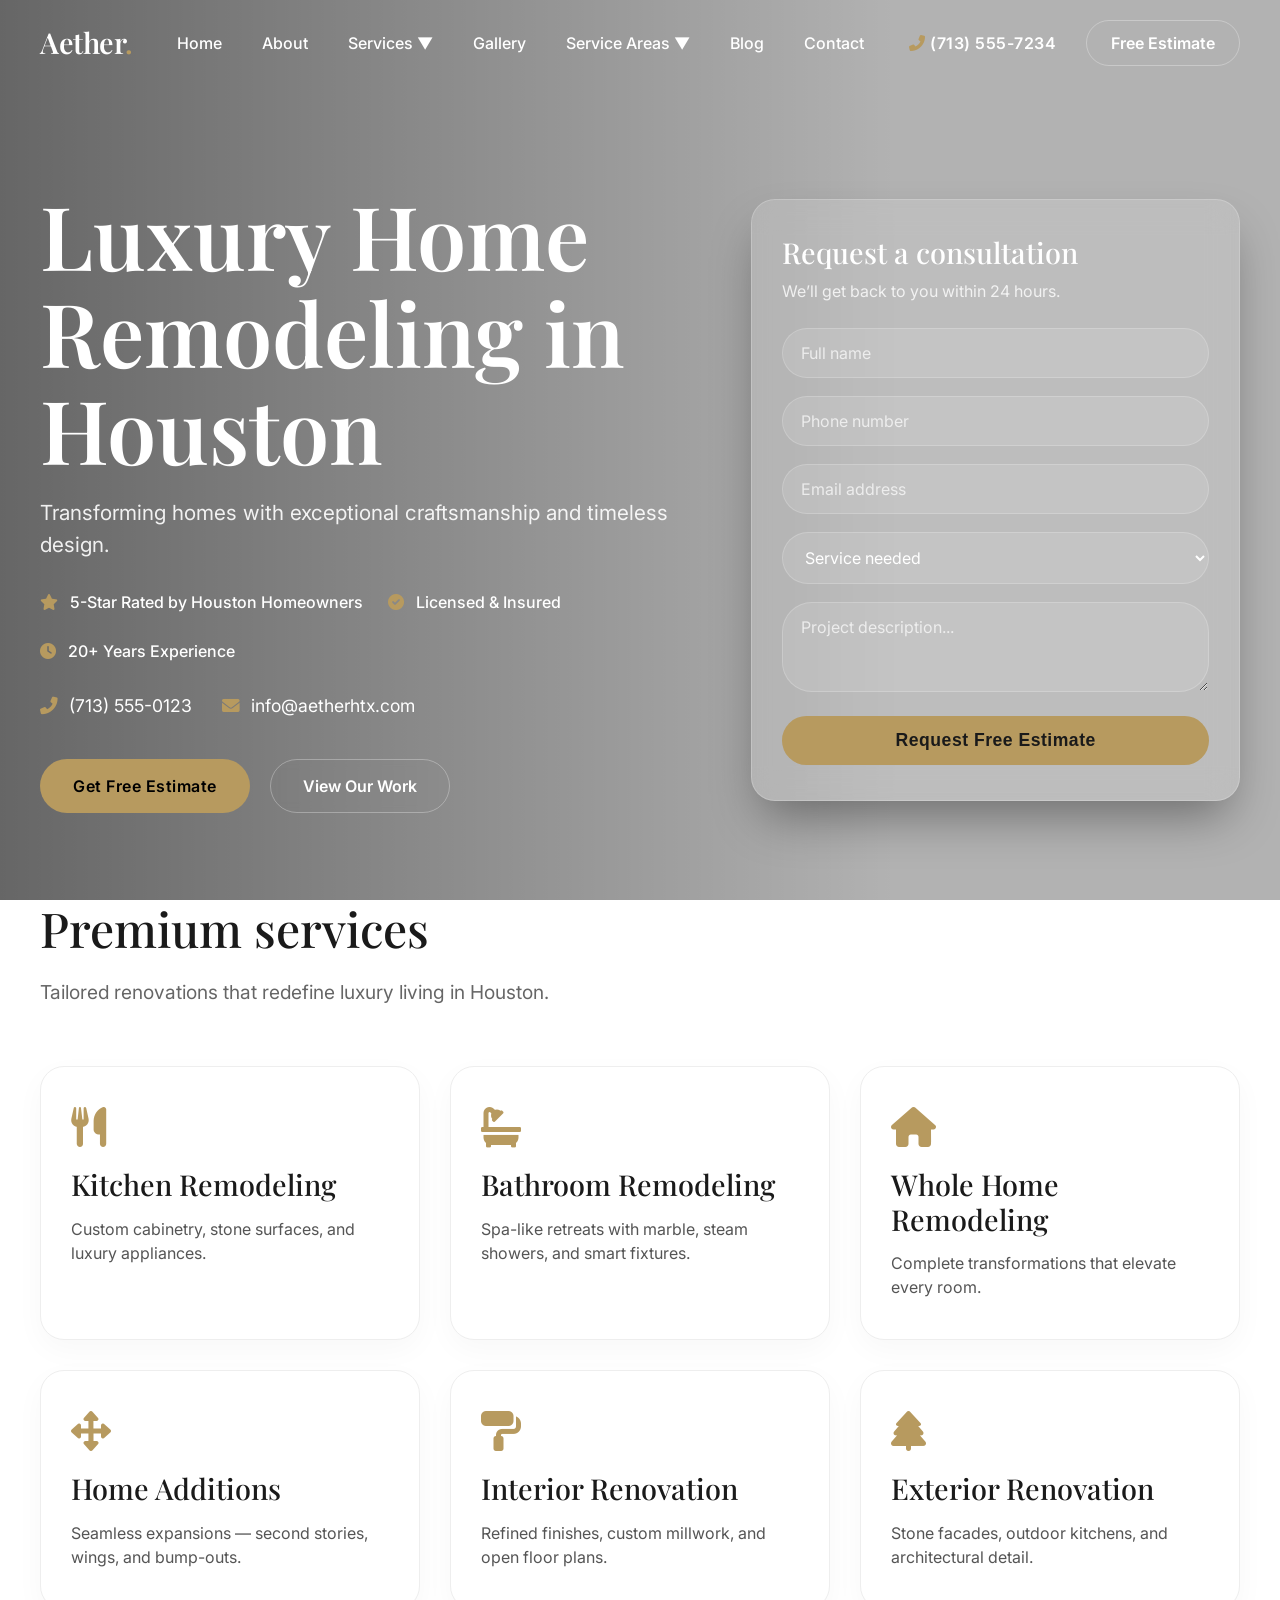
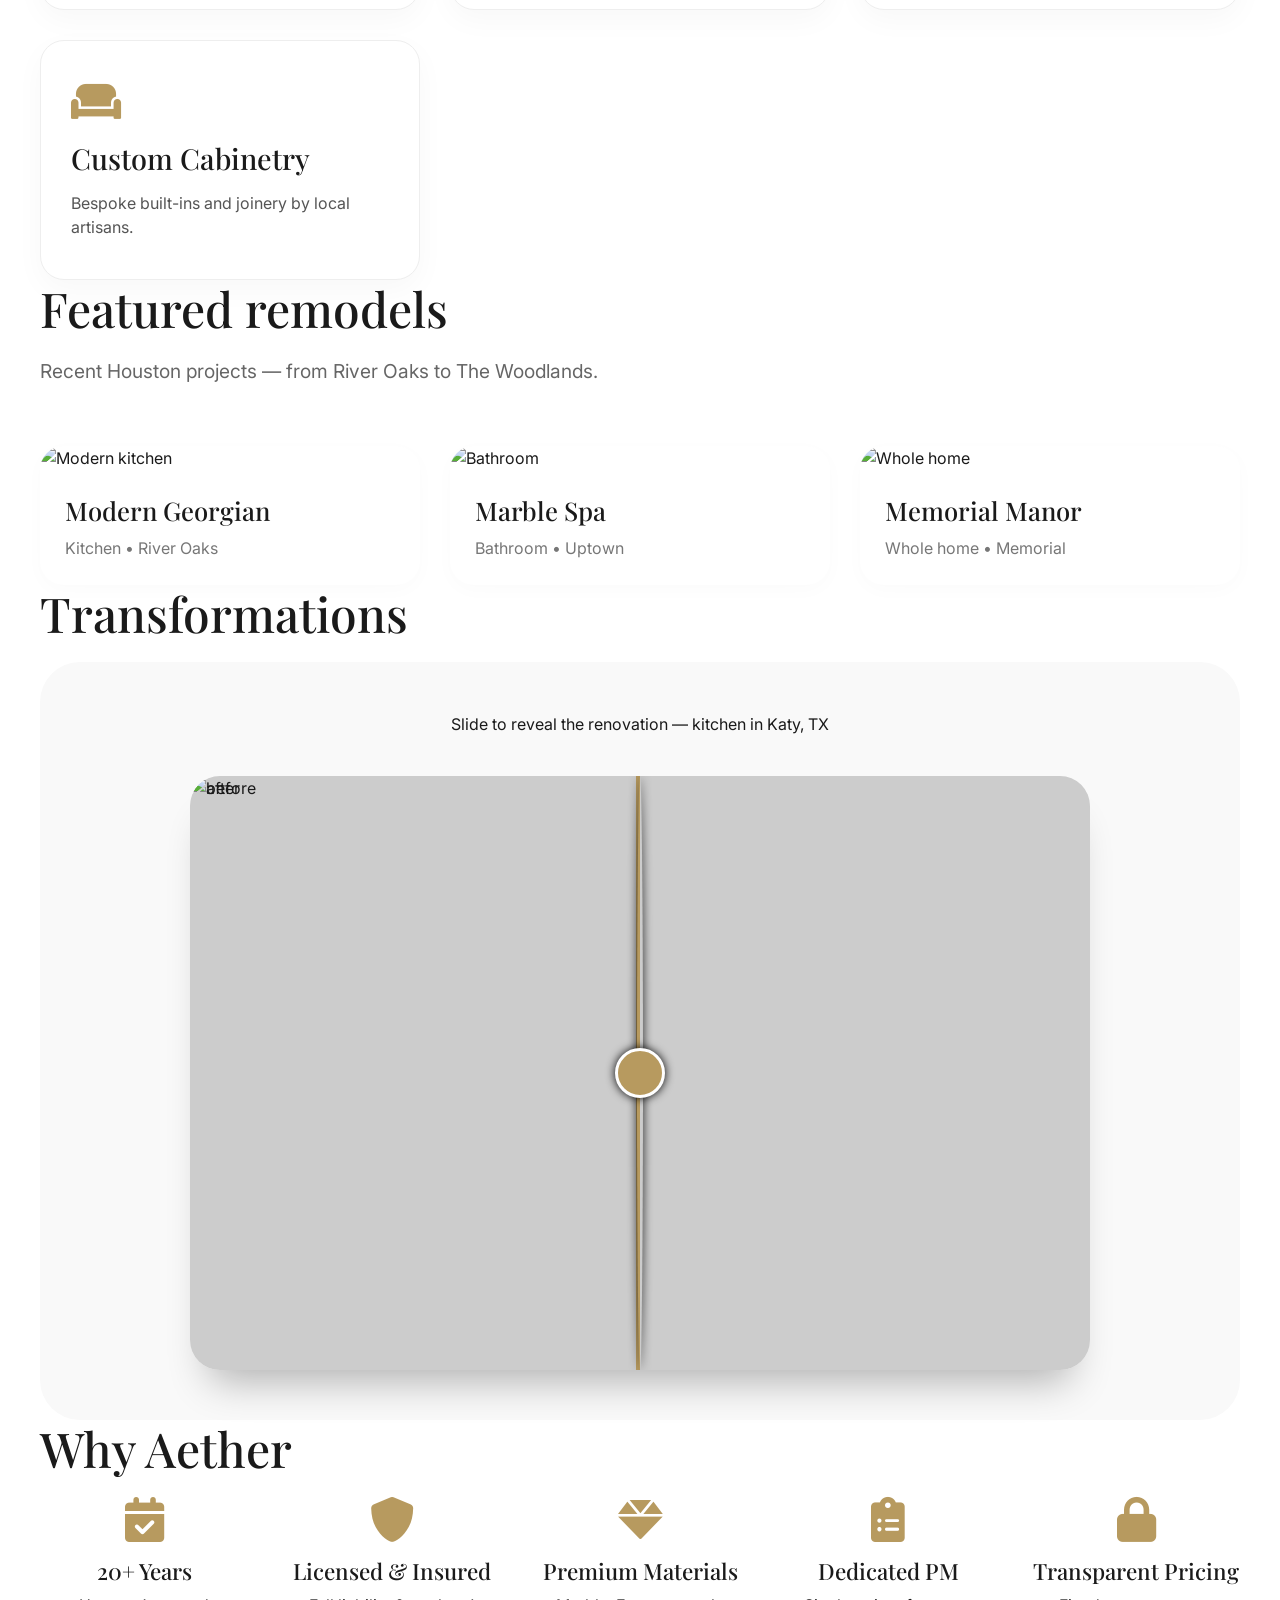
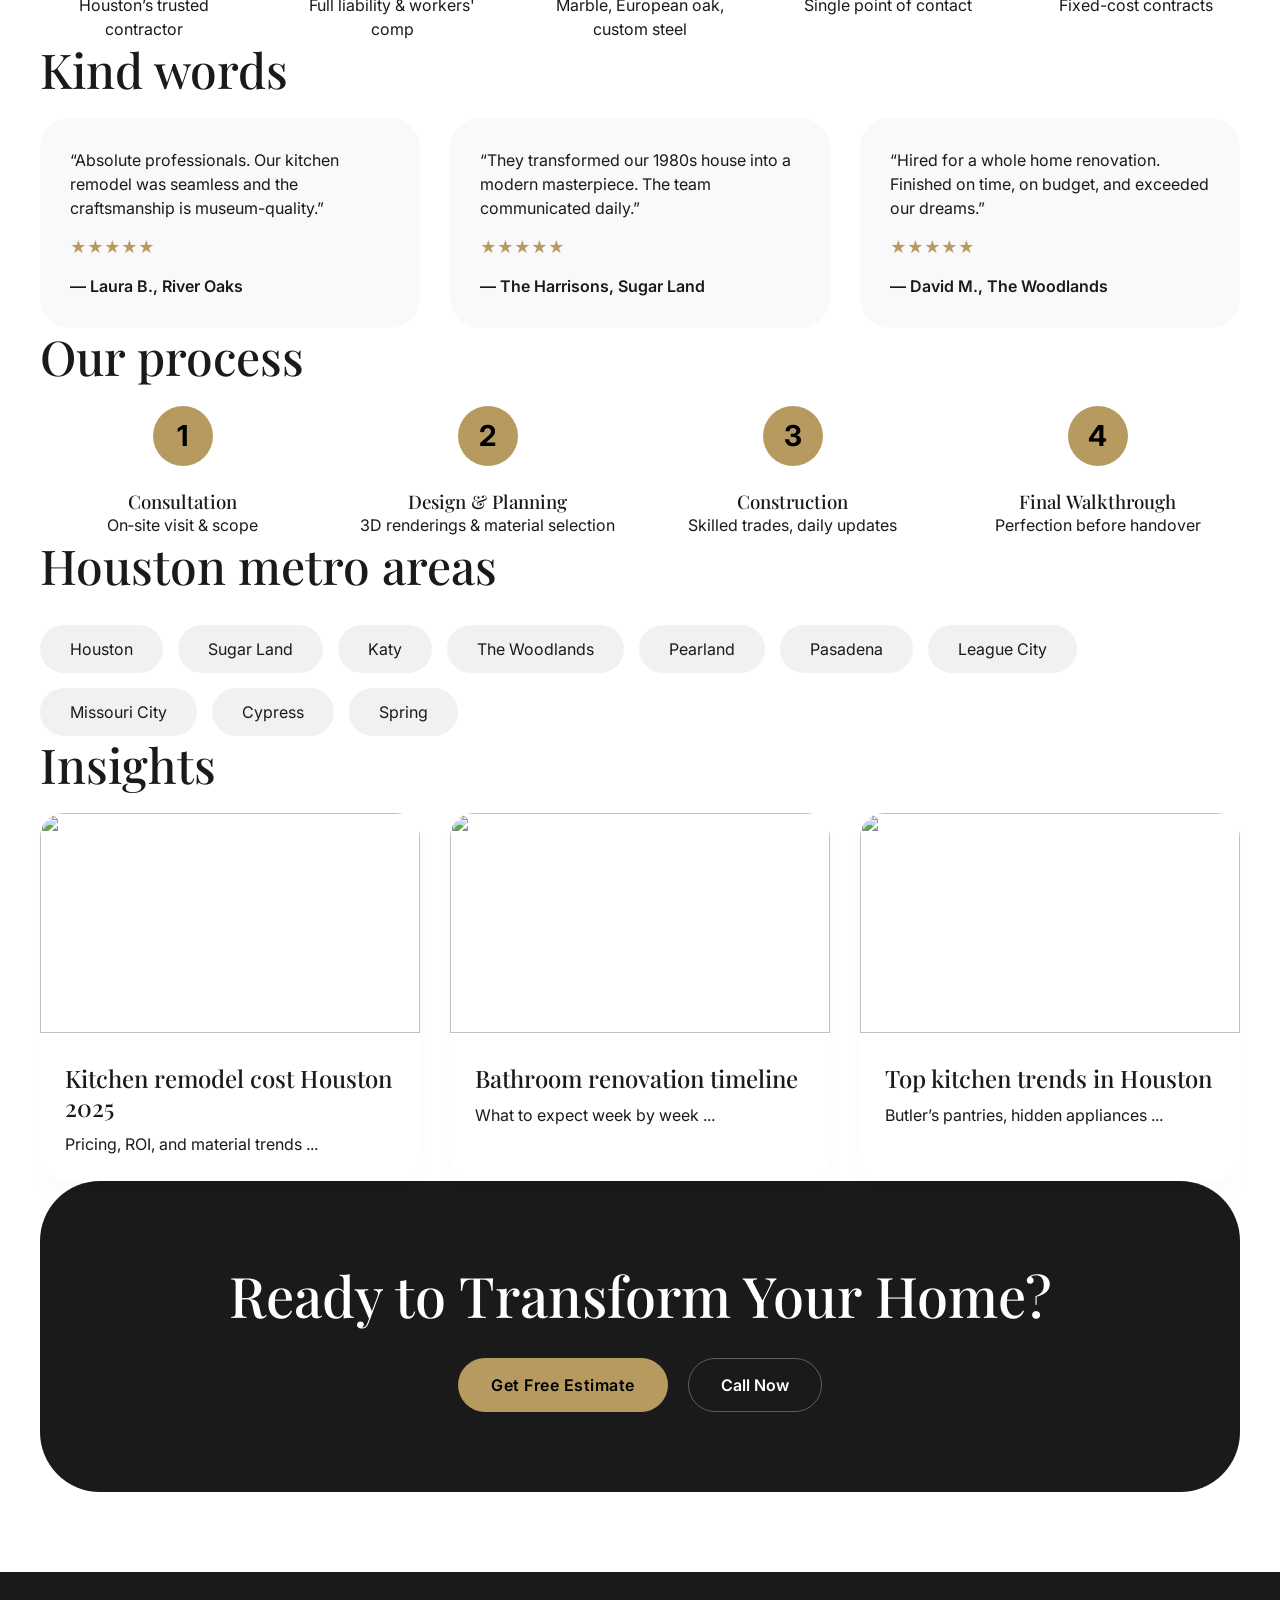
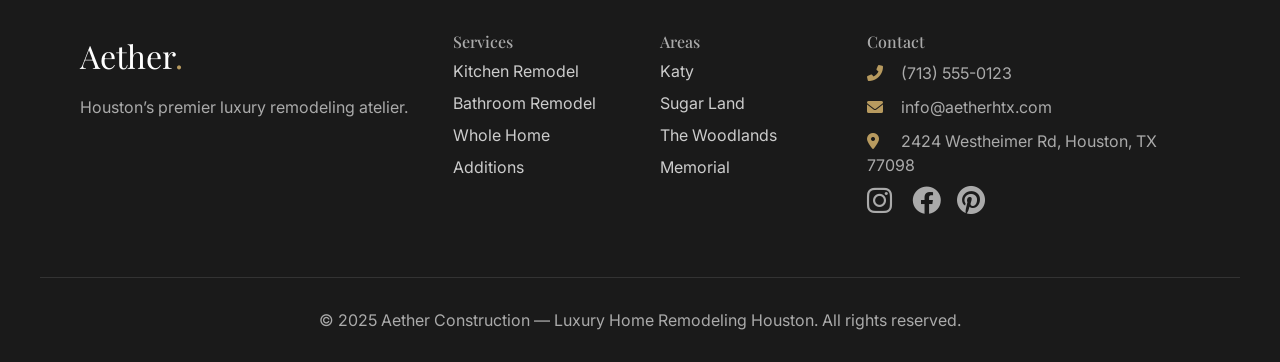
==== commit b663b2be: "Update index.html" ====
--- a/index.html
+++ b/index.html
@@ -1,361 +1,396 @@
 <!DOCTYPE html>
 <html lang="en">
 <head>
-    <meta charset="UTF-8">
-    <meta name="viewport" content="width=device-width, initial-scale=1.0">
-    <title>Aether | Luxury Home Remodeling Houston</title>
-    <!-- Google Fonts & Font Awesome (will be kept even with external CSS) -->
-    <link rel="preconnect" href="https://fonts.googleapis.com">
-    <link rel="preconnect" href="https://fonts.gstatic.com" crossorigin>
-    <link href="https://fonts.googleapis.com/css2?family=Inter:opsz@14..32&family=Playfair+Display:wght@400;500;600;700&display=swap" rel="stylesheet">
-    <link rel="stylesheet" href="https://cdnjs.cloudflare.com/ajax/libs/font-awesome/6.0.0-beta3/css/all.min.css">
-    <!-- External CSS (to be created) -->
-    <link rel="stylesheet" href="style.css">
+  <meta charset="UTF-8">
+  <meta name="viewport" content="width=device-width, initial-scale=1.0">
+  <title>Luxury Home Remodeling Houston | bespoke craftsmanship</title>
+  <!-- Fonts & Icons -->
+  <link rel="preconnect" href="https://fonts.googleapis.com">
+  <link rel="preconnect" href="https://fonts.gstatic.com" crossorigin>
+  <link href="https://fonts.googleapis.com/css2?family=Inter:opsz@14..32&family=Playfair+Display:wght@400;500;600;700&display=swap" rel="stylesheet">
+  <link rel="stylesheet" href="https://cdnjs.cloudflare.com/ajax/libs/font-awesome/6.0.0-beta3/css/all.min.css">
+  <style>
+    /* RESET & BASE */
+    * { margin: 0; padding: 0; box-sizing: border-box; }
+    body { font-family: 'Inter', sans-serif; background-color: #fff; color: #1a1a1a; line-height: 1.5; overflow-x: hidden; }
+    h1, h2, h3, h4 { font-family: 'Playfair Display', serif; font-weight: 500; line-height: 1.2; }
+    a { text-decoration: none; color: inherit; }
+    .container { max-width: 1440px; margin: 0 auto; padding: 0 40px; }
+    @media (max-width: 768px) { .container { padding: 0 24px; } }
+
+    /* COLORS */
+    :root {
+      --charcoal: #1a1a1a;
+      --gold: #b79a5f;
+      --copper: #b87333;
+      --light-bg: #f9f9f9;
+      --white: #ffffff;
+      --glass-bg: rgba(255, 255, 255, 0.15);
+      --glass-border: rgba(255, 255, 255, 0.2);
+    }
+
+    /* BUTTONS */
+    .btn-primary { display: inline-block; background-color: var(--gold); color: #000; font-weight: 600; padding: 14px 32px; border-radius: 40px; letter-spacing: 0.5px; transition: all 0.3s; border: 1px solid transparent; }
+    .btn-primary:hover { background-color: #a68950; transform: translateY(-2px); box-shadow: 0 10px 25px rgba(0,0,0,0.1); }
+    .btn-secondary { display: inline-block; background-color: transparent; color: #fff; font-weight: 600; padding: 14px 32px; border-radius: 40px; border: 1px solid rgba(255,255,255,0.3); backdrop-filter: blur(5px); transition: 0.3s; }
+    .btn-secondary:hover { background-color: rgba(255,255,255,0.1); border-color: #fff; }
+
+    /* NAVIGATION */
+    .navbar { position: fixed; top: 0; left: 0; width: 100%; padding: 20px 40px; display: flex; align-items: center; justify-content: space-between; z-index: 1000; transition: background 0.3s, padding 0.3s, box-shadow 0.3s; color: white; }
+    .navbar.scrolled { background: var(--white); color: var(--charcoal); box-shadow: 0 4px 20px rgba(0,0,0,0.05); padding: 15px 40px; }
+    .navbar.scrolled .nav-links a { color: var(--charcoal); }
+    .navbar.scrolled .phone-number { color: var(--charcoal); }
+    .navbar.scrolled .estimate-cta { background: var(--gold); color: #000; border: none; }
+    .logo { font-family: 'Playfair Display', serif; font-size: 1.8rem; font-weight: 600; letter-spacing: -0.5px; }
+    .nav-links { display: flex; gap: 40px; font-weight: 500; }
+    .nav-links a { position: relative; }
+    .nav-links a:after { content: ''; position: absolute; bottom: -5px; left: 0; width: 0; height: 2px; background: var(--gold); transition: 0.3s; }
+    .nav-links a:hover:after { width: 100%; }
+    .nav-right { display: flex; align-items: center; gap: 30px; }
+    .phone-number { font-weight: 600; letter-spacing: 0.5px; }
+    .estimate-cta { background: transparent; border: 1px solid rgba(255,255,255,0.3); padding: 10px 24px; border-radius: 40px; font-weight: 600; transition: 0.3s; }
+    .estimate-cta:hover { background: var(--gold); color: #000; border-color: var(--gold); }
+    .hamburger { display: none; font-size: 1.8rem; cursor: pointer; }
+
+    @media (max-width: 1024px) {
+      .nav-links { gap: 20px; }
+      .nav-right { gap: 15px; }
+    }
+    @media (max-width: 768px) {
+      .navbar { padding: 15px 24px; }
+      .nav-links, .nav-right .phone-number { display: none; }
+      .hamburger { display: block; }
+    }
+
+    /* HERO SECTION */
+    .hero { position: relative; height: 100vh; width: 100%; overflow: hidden; display: flex; align-items: center; color: white; }
+    .hero-video { position: absolute; top: 0; left: 0; width: 100%; height: 100%; object-fit: cover; z-index: -2; }
+    .hero-overlay { position: absolute; top: 0; left: 0; width: 100%; height: 100%; background: linear-gradient(90deg, rgba(0,0,0,0.6) 0%, rgba(0,0,0,0.3) 70%); z-index: -1; }
+    .hero-grid { display: grid; grid-template-columns: 1.2fr 0.9fr; gap: 60px; align-items: center; width: 100%; padding-top: 100px; }
+    .hero-left h1 { font-size: clamp(3rem, 7vw, 5.5rem); font-weight: 600; margin-bottom: 20px; line-height: 1.1; }
+    .hero-left .subhead { font-size: 1.3rem; margin-bottom: 30px; opacity: 0.9; }
+    .trust-badges { display: flex; flex-wrap: wrap; gap: 25px; margin: 30px 0; font-weight: 500; }
+    .trust-badges i { color: var(--gold); margin-right: 8px; }
+    .contact-hero { display: flex; gap: 30px; margin-bottom: 40px; font-size: 1.1rem; }
+    .contact-hero i { color: var(--gold); width: 24px; }
+    .hero-btns { display: flex; gap: 20px; flex-wrap: wrap; }
+
+    /* FLOATING QUOTE FORM */
+    .quote-form { background: var(--glass-bg); backdrop-filter: blur(15px); -webkit-backdrop-filter: blur(15px); border: 1px solid var(--glass-border); border-radius: 24px; padding: 35px 30px; box-shadow: 0 25px 50px -12px rgba(0,0,0,0.4); width: 100%; }
+    .quote-form h3 { font-size: 1.8rem; color: white; margin-bottom: 10px; }
+    .quote-form p { color: rgba(255,255,255,0.8); margin-bottom: 25px; }
+    .form-group { margin-bottom: 18px; }
+    .quote-form input, .quote-form select, .quote-form textarea { width: 100%; padding: 14px 18px; background: rgba(255,255,255,0.1); border: 1px solid rgba(255,255,255,0.2); border-radius: 40px; font-family: 'Inter', sans-serif; color: white; font-size: 1rem; outline: none; transition: 0.3s; }
+    .quote-form input:focus, .quote-form select:focus, .quote-form textarea:focus { border-color: var(--gold); background: rgba(255,255,255,0.15); }
+    .quote-form input::placeholder, .quote-form textarea::placeholder { color: rgba(255,255,255,0.7); }
+    .quote-form select option { background: #333; color: white; }
+    .quote-form textarea { border-radius: 30px; resize: vertical; }
+    .quote-form .btn-primary { width: 100%; border: none; cursor: pointer; font-size: 1.1rem; background: var(--gold); color: #1a1a1a; }
+    .quote-form .btn-primary:hover { background: #c9ac6e; }
+
+    @media (max-width: 968px) {
+      .hero-grid { grid-template-columns: 1fr; gap: 40px; }
+      .hero { height: auto; min-height: 100vh; padding: 120px 0 60px; }
+      .quote-form { max-width: 600px; margin: 0 auto; }
+    }
+
+    /* SECTIONS GENERAL */
+    section { padding: 100px 0; }
+    .section-title { font-size: 3rem; margin-bottom: 20px; }
+    .section-sub { color: #666; max-width: 700px; margin-bottom: 60px; font-size: 1.2rem; }
+
+    /* SERVICES CARDS */
+    .services-grid { display: grid; grid-template-columns: repeat(auto-fit, minmax(280px, 1fr)); gap: 30px; }
+    .service-card { background: white; border-radius: 24px; padding: 40px 30px; box-shadow: 0 10px 30px rgba(0,0,0,0.03); transition: 0.3s; border: 1px solid #eee; }
+    .service-card:hover { transform: translateY(-10px); box-shadow: 0 30px 40px rgba(0,0,0,0.06); border-color: var(--gold); }
+    .service-card i { font-size: 2.5rem; color: var(--gold); margin-bottom: 20px; }
+    .service-card h3 { font-size: 1.8rem; margin-bottom: 15px; }
+    .service-card p { color: #555; }
+
+    /* PROJECT CARDS */
+    .project-grid { display: grid; grid-template-columns: repeat(3, 1fr); gap: 30px; }
+    .project-card { border-radius: 24px; overflow: hidden; background: #fff; box-shadow: 0 5px 20px rgba(0,0,0,0.02); transition: 0.3s; }
+    .project-card img { width: 100%; height: 280px; object-fit: cover; transition: 0.5s; }
+    .project-card:hover img { transform: scale(1.03); }
+    .project-info { padding: 25px; }
+    .project-info h3 { font-size: 1.6rem; margin-bottom: 10px; }
+    .project-info p { color: #777; }
+
+    /* BEFORE/AFTER SLIDER */
+    .comparison { background: var(--light-bg); border-radius: 40px; padding: 50px; }
+    .slider-container { position: relative; width: 100%; max-width: 900px; margin: 40px auto 0; border-radius: 30px; overflow: hidden; box-shadow: 0 30px 40px -20px rgba(0,0,0,0.3); }
+    .comparison-img { width: 100%; display: block; }
+    .img-comp { position: relative; }
+    .img-comp-img { position: absolute; top: 0; left: 0; width: 100%; height: 100%; overflow: hidden; }
+    .img-comp-img img { display: block; width: 100%; height: 100%; object-fit: cover; }
+    .img-comp-slider { position: absolute; top: 50%; left: 50%; transform: translate(-50%, -50%); width: 50px; height: 50px; background: var(--gold); border-radius: 50%; cursor: ew-resize; z-index: 10; border: 3px solid white; box-shadow: 0 0 10px black; }
+
+    /* WHY US ICONS */
+    .benefits-grid { display: grid; grid-template-columns: repeat(auto-fit, minmax(180px, 1fr)); gap: 40px; text-align: center; }
+    .benefit-item i { font-size: 2.8rem; color: var(--gold); margin-bottom: 15px; }
+    .benefit-item h4 { font-size: 1.4rem; margin-bottom: 8px; }
+
+    /* TESTIMONIALS */
+    .testimonials-grid { display: grid; grid-template-columns: repeat(3, 1fr); gap: 30px; }
+    .testimonial-card { background: var(--light-bg); padding: 30px; border-radius: 30px; }
+    .stars { color: var(--gold); margin: 15px 0; }
+    .client-name { font-weight: 600; margin-top: 15px; }
+
+    /* PROCESS TIMELINE */
+    .process-steps { display: flex; justify-content: space-between; flex-wrap: wrap; gap: 20px; }
+    .step { flex: 1; min-width: 200px; text-align: center; position: relative; }
+    .step-number { width: 60px; height: 60px; background: var(--gold); color: #000; border-radius: 60px; display: flex; align-items: center; justify-content: center; font-size: 1.8rem; font-weight: 700; margin: 0 auto 25px; }
+
+    /* SERVICE AREAS */
+    .area-links { display: flex; flex-wrap: wrap; gap: 15px; margin-top: 30px; }
+    .area-links a { background: #f1f1f1; padding: 12px 30px; border-radius: 50px; transition: 0.2s; }
+    .area-links a:hover { background: var(--gold); color: #000; }
+
+    /* BLOG PREVIEW */
+    .blog-grid { display: grid; grid-template-columns: repeat(3, 1fr); gap: 30px; }
+    .blog-card { border-radius: 24px; overflow: hidden; box-shadow: 0 10px 20px rgba(0,0,0,0.02); }
+    .blog-card img { width: 100%; height: 220px; object-fit: cover; }
+    .blog-content { padding: 25px; }
+    .blog-content h4 { font-size: 1.5rem; margin-bottom: 10px; }
+
+    /* FINAL CTA */
+    .cta-section { background: var(--charcoal); color: white; text-align: center; border-radius: 60px; margin: 0 40px; padding: 80px 40px; }
+    .cta-section h2 { font-size: 3.5rem; margin-bottom: 30px; }
+    .cta-buttons { display: flex; gap: 20px; justify-content: center; }
+
+    /* FOOTER */
+    footer { background: var(--charcoal); color: #aaa; padding: 60px 40px 30px; margin-top: 80px; }
+    .footer-grid { display: grid; grid-template-columns: 2fr 1fr 1fr 2fr; gap: 40px; }
+    .footer-logo { font-family: 'Playfair Display', serif; font-size: 2rem; color: white; margin-bottom: 15px; }
+    .footer-contact p { margin: 10px 0; }
+    .footer-contact i { color: var(--gold); width: 30px; }
+    .footer-links a { display: block; margin: 8px 0; color: #ccc; }
+    .footer-links a:hover { color: var(--gold); }
+    .social i { font-size: 1.8rem; margin-right: 15px; color: #aaa; transition: 0.2s; }
+    .social i:hover { color: var(--gold); }
+    .copyright { text-align: center; margin-top: 60px; border-top: 1px solid #333; padding-top: 30px; }
+
+    @media (max-width: 1024px) {
+      .project-grid, .testimonials-grid, .blog-grid { grid-template-columns: repeat(2,1fr); }
+      .footer-grid { grid-template-columns: 1fr 1fr; }
+    }
+    @media (max-width: 768px) {
+      .project-grid, .testimonials-grid, .blog-grid { grid-template-columns: 1fr; }
+      .process-steps { flex-direction: column; }
+      .cta-section { margin: 0 20px; padding: 50px 20px; }
+    }
+  </style>
 </head>
 <body>
-    <!-- NAVIGATION (transparent, becomes solid on scroll) -->
-    <nav class="navbar" id="navbar">
-        <div class="logo">Aether<span class="gold-dot">.</span></div>
-        <ul class="nav-links">
-            <li><a href="index.html">Home</a></li>
-            <li><a href="about.html">About</a></li>
-            <li><a href="services.html">Services ▼</a></li>
-            <li><a href="gallery.html">Gallery</a></li>
-            <li><a href="servicesarea.html">Service Areas ▼</a></li>
-            <li><a href="blog.html">Blog</a></li>
-            <li><a href="contact.html">Contact</a></li>
-        </ul>
-        <div class="nav-right">
-            <span class="phone"><i class="fas fa-phone-alt"></i> (713) 555-7234</span>
-            <a href="#" class="estimate-cta">Free Estimate</a>
+  <!-- FIXED NAVIGATION -->
+  <nav class="navbar" id="navbar">
+    <div class="logo">Aether<span style="color: #b79a5f;">.</span></div>
+    <div class="nav-links">
+      <a href="#">Home</a>
+      <a href="#">About</a>
+      <a href="#">Services ▼</a>
+      <a href="#">Gallery</a>
+      <a href="#">Service Areas ▼</a>
+      <a href="#">Blog</a>
+      <a href="#">Contact</a>
+    </div>
+    <div class="nav-right">
+      <span class="phone-number"><i class="fas fa-phone-alt" style="color: #b79a5f;"></i> (713) 555-7234</span>
+      <a href="#" class="estimate-cta">Free Estimate</a>
+    </div>
+    <div class="hamburger"><i class="fas fa-bars"></i></div>
+  </nav>
+
+  <!-- HERO SECTION WITH VIDEO BACKGROUND -->
+  <section class="hero">
+    <video class="hero-video" autoplay muted loop playsinline poster="https://images.unsplash.com/photo-1556911220-bff6a9057e6f?w=1200">
+      <source src="assets/acinema.mp4" type="video/mp4">
+      <!-- fallback: kitchen remodel video from Pexels -->
+    </video>
+    <div class="hero-overlay"></div>
+    <div class="container hero-grid">
+      <!-- LEFT CONTENT -->
+      <div class="hero-left">
+        <h1>Luxury Home Remodeling in Houston</h1>
+        <div class="subhead">Transforming homes with exceptional craftsmanship and timeless design.</div>
+        <div class="trust-badges">
+          <span><i class="fas fa-star"></i> 5-Star Rated by Houston Homeowners</span>
+          <span><i class="fas fa-check-circle"></i> Licensed & Insured</span>
+          <span><i class="fas fa-clock"></i> 20+ Years Experience</span>
         </div>
-        <div class="hamburger"><i class="fas fa-bars"></i></div>
-    </nav>
-
-    <!-- HERO SECTION (full-screen video + floating form) -->
-    <section class="hero">
-        <video class="hero-video" autoplay muted loop playsinline poster="https://images.unsplash.com/photo-1556911220-bff6a9057e6f?w=1200">
-            <source src="assets/acinema.mp4" type="video/mp4">
-            <!-- fallback: kitchen remodel video from Pexels -->
-        </video>
-        <div class="hero-overlay"></div>
-        <div class="container hero-grid">
-            <!-- left content -->
-            <div class="hero-left">
-                <h1>Luxury Home Remodeling <br>in Houston</h1>
-                <p class="hero-subhead">Transforming homes with exceptional craftsmanship and timeless design.</p>
-                <div class="trust-badges">
-                    <span><i class="fas fa-star"></i> 5-Star Reviews</span>
-                    <span><i class="fas fa-check-circle"></i> Licensed & Insured</span>
-                    <span><i class="fas fa-clock"></i> 20+ Years Experience</span>
-                </div>
-                <div class="hero-buttons">
-                    <a href="#" class="btn-primary">Get Free Estimate</a>
-                    <a href="#" class="btn-secondary">View Our Projects</a>
-                </div>
-            </div>
-            <!-- right floating quote form -->
-            <div class="quote-form">
-                <h3>Request a consultation</h3>
-                <p>We’ll get back to you within 24 hours.</p>
-                <form>
-                    <input type="text" placeholder="Full name" required>
-                    <input type="tel" placeholder="Phone number" required>
-                    <input type="email" placeholder="Email address" required>
-                    <select required>
-                        <option value="" disabled selected>Service needed</option>
-                        <option>Kitchen Remodeling</option>
-                        <option>Bathroom Remodeling</option>
-                        <option>Whole Home Remodeling</option>
-                        <option>Home Addition</option>
-                        <option>Interior Renovation</option>
-                        <option>Exterior Renovation</option>
-                        <option>Custom Cabinetry</option>
-                    </select>
-                    <textarea rows="3" placeholder="Project description..."></textarea>
-                    <button type="submit" class="btn-primary">Request Free Estimate</button>
-                </form>
-            </div>
+        <div class="contact-hero">
+          <span><i class="fas fa-phone-alt"></i> (713) 555-0123</span>
+          <span><i class="fas fa-envelope"></i> info@aetherhtx.com</span>
         </div>
-    </section>
-
-    <!-- QUICK SERVICES OVERVIEW -->
-    <section class="services-section container">
-        <h2 class="section-title">Our Services</h2>
-        <p class="section-subtitle">Premium remodeling tailored to Houston homeowners</p>
-        <div class="services-grid">
-            <div class="service-card">
-                <i class="fas fa-utensils"></i>
-                <h3>Kitchen Remodeling</h3>
-                <p>Custom cabinetry, marble islands, and luxury appliances.</p>
-                <a href="#" class="card-link">Learn more →</a>
-            </div>
-            <div class="service-card">
-                <i class="fas fa-bath"></i>
-                <h3>Bathroom Remodeling</h3>
-                <p>Spa-like retreats with steam showers and designer tile.</p>
-                <a href="#" class="card-link">Learn more →</a>
-            </div>
-            <div class="service-card">
-                <i class="fas fa-home"></i>
-                <h3>Whole Home Remodeling</h3>
-                <p>Complete interior and exterior transformations.</p>
-                <a href="#" class="card-link">Learn more →</a>
-            </div>
-            <div class="service-card">
-                <i class="fas fa-arrows-alt"></i>
-                <h3>Home Additions</h3>
-                <p>Second stories, wings, and bump‑outs with seamless design.</p>
-                <a href="#" class="card-link">Learn more →</a>
-            </div>
-            <div class="service-card">
-                <i class="fas fa-paint-roller"></i>
-                <h3>Interior Renovations</h3>
-                <p>Refined millwork, open floor plans, and custom built-ins.</p>
-                <a href="#" class="card-link">Learn more →</a>
-            </div>
-            <div class="service-card">
-                <i class="fas fa-couch"></i>
-                <h3>Custom Cabinets</h3>
-                <p>Bespoke joinery and storage solutions by local artisans.</p>
-                <a href="#" class="card-link">Learn more →</a>
-            </div>
+        <div class="hero-btns">
+          <a href="#" class="btn-primary">Get Free Estimate</a>
+          <a href="#" class="btn-secondary">View Our Work</a>
         </div>
-    </section>
-
-    <!-- FEATURED REMODELING PROJECTS -->
-    <section class="projects-section container">
-        <h2 class="section-title">Featured projects</h2>
-        <p class="section-subtitle">Recent work across Houston's finest neighborhoods</p>
-        <div class="projects-grid">
-            <div class="project-card">
-                <img src="https://images.unsplash.com/photo-1556911220-bff6a9057e6f?w=600" alt="Modern kitchen">
-                <div class="project-info">
-                    <h3>Modern Kitchen Remodel</h3>
-                    <p class="project-location"><i class="fas fa-map-marker-alt"></i> River Oaks, Houston</p>
-                    <a href="#" class="card-link">View Project →</a>
-                </div>
-            </div>
-            <div class="project-card">
-                <img src="https://images.unsplash.com/photo-1588854337236-6889d631faa8?w=600" alt="Luxury bathroom">
-                <div class="project-info">
-                    <h3>Marble Spa Bathroom</h3>
-                    <p class="project-location"><i class="fas fa-map-marker-alt"></i> Uptown, Houston</p>
-                    <a href="#" class="card-link">View Project →</a>
-                </div>
-            </div>
-            <div class="project-card">
-                <img src="https://images.unsplash.com/photo-1600585154340-be6161a56a0c?w=600" alt="Whole home exterior">
-                <div class="project-info">
-                    <h3>Memorial Manor</h3>
-                    <p class="project-location"><i class="fas fa-map-marker-alt"></i> Memorial, Houston</p>
-                    <a href="#" class="card-link">View Project →</a>
-                </div>
-            </div>
+      </div>
+
+      <!-- RIGHT FLOATING QUOTE FORM -->
+      <div class="quote-form">
+        <h3>Request a consultation</h3>
+        <p>We’ll get back to you within 24 hours.</p>
+        <form>
+          <div class="form-group"><input type="text" placeholder="Full name" required></div>
+          <div class="form-group"><input type="tel" placeholder="Phone number" required></div>
+          <div class="form-group"><input type="email" placeholder="Email address" required></div>
+          <div class="form-group">
+            <select required>
+              <option value="" disabled selected>Service needed</option>
+              <option>Kitchen Remodeling</option>
+              <option>Bathroom Remodeling</option>
+              <option>Whole Home</option>
+              <option>Home Addition</option>
+              <option>Interior Renovation</option>
+              <option>Exterior Renovation</option>
+              <option>Custom Cabinetry</option>
+            </select>
+          </div>
+          <div class="form-group"><textarea rows="3" placeholder="Project description..."></textarea></div>
+          <button type="submit" class="btn-primary">Request Free Estimate</button>
+        </form>
+      </div>
+    </div>
+  </section>
+
+  <!-- SERVICES SECTION -->
+  <section class="container">
+    <h2 class="section-title">Premium services</h2>
+    <div class="section-sub">Tailored renovations that redefine luxury living in Houston.</div>
+    <div class="services-grid">
+      <div class="service-card"><i class="fas fa-utensils"></i><h3>Kitchen Remodeling</h3><p>Custom cabinetry, stone surfaces, and luxury appliances.</p></div>
+      <div class="service-card"><i class="fas fa-bath"></i><h3>Bathroom Remodeling</h3><p>Spa-like retreats with marble, steam showers, and smart fixtures.</p></div>
+      <div class="service-card"><i class="fas fa-home"></i><h3>Whole Home Remodeling</h3><p>Complete transformations that elevate every room.</p></div>
+      <div class="service-card"><i class="fas fa-arrows-alt"></i><h3>Home Additions</h3><p>Seamless expansions — second stories, wings, and bump-outs.</p></div>
+      <div class="service-card"><i class="fas fa-paint-roller"></i><h3>Interior Renovation</h3><p>Refined finishes, custom millwork, and open floor plans.</p></div>
+      <div class="service-card"><i class="fas fa-tree"></i><h3>Exterior Renovation</h3><p>Stone facades, outdoor kitchens, and architectural detail.</p></div>
+      <div class="service-card"><i class="fas fa-couch"></i><h3>Custom Cabinetry</h3><p>Bespoke built-ins and joinery by local artisans.</p></div>
+    </div>
+  </section>
+
+  <!-- FEATURED PROJECTS -->
+  <section class="container">
+    <h2 class="section-title">Featured remodels</h2>
+    <div class="section-sub">Recent Houston projects — from River Oaks to The Woodlands.</div>
+    <div class="project-grid">
+      <div class="project-card"><img src="https://images.unsplash.com/photo-1556911220-bff6a9057e6f?w=600" alt="Modern kitchen"><div class="project-info"><h3>Modern Georgian</h3><p>Kitchen • River Oaks</p></div></div>
+      <div class="project-card"><img src="https://images.unsplash.com/photo-1588854337236-6889d631faa8?w=600" alt="Bathroom"><div class="project-info"><h3>Marble Spa</h3><p>Bathroom • Uptown</p></div></div>
+      <div class="project-card"><img src="https://images.unsplash.com/photo-1600585154340-be6161a56a0c?w=600" alt="Whole home"><div class="project-info"><h3>Memorial Manor</h3><p>Whole home • Memorial</p></div></div>
+    </div>
+  </section>
+
+  <!-- BEFORE & AFTER SLIDER -->
+  <section class="container">
+    <h2 class="section-title">Transformations</h2>
+    <div class="comparison">
+      <p style="text-align: center; margin-bottom: 20px;">Slide to reveal the renovation — kitchen in Katy, TX</p>
+      <div class="slider-container" id="beforeAfter">
+        <div class="img-comp" style="position: relative; width: 100%; padding-bottom: 66%; background: #ccc;">
+          <div class="img-comp-img" style="position: absolute; top: 0; left: 0; width: 100%; height: 100%;">
+            <img src="https://images.unsplash.com/photo-1588854337236-6889d631faa8?w=1000" alt="before" style="width:100%; height:100%; object-fit: cover;">
+          </div>
+          <div class="img-comp-img" style="position: absolute; top: 0; left: 0; width: 50%; height: 100%; overflow: hidden; border-right: 4px solid #b79a5f;">
+            <img src="https://images.unsplash.com/photo-1556911220-bff6a9057e6f?w=1000" alt="after" style="width:100%; height:100%; object-fit: cover; object-position: left;">
+          </div>
+          <input type="range" min="0" max="100" value="50" class="img-comp-slider" style="position: absolute; top: 0; left: 50%; transform: translateX(-50%); width: 6px; height: 100%; background: transparent; pointer-events: none;" id="sliderRange">
+          <div class="img-comp-slider" style="top: 50%; left: 50%; transform: translate(-50%, -50%); pointer-events: none;"></div>
         </div>
-    </section>
-
-    <!-- BEFORE & AFTER SECTION (interactive slider placeholder) -->
-    <section class="beforeafter-section container">
-        <h2 class="section-title">Real transformations</h2>
-        <p class="section-subtitle">Slide to see the difference — kitchen in Katy, TX</p>
-        <div class="comparison-slider" id="beforeAfterSlider">
-            <!-- simple structure for JS to enhance -->
-            <div class="slider-container">
-                <img src="https://images.unsplash.com/photo-1588854337236-6889d631faa8?w=1000" alt="Before" class="before-img">
-                <img src="https://images.unsplash.com/photo-1556911220-bff6a9057e6f?w=1000" alt="After" class="after-img">
-                <input type="range" min="0" max="100" value="50" class="slider-input" id="slider">
-            </div>
-        </div>
-    </section>
-
-    <!-- WHY CHOOSE US (icon-based) -->
-    <section class="whychoose-section container">
-        <h2 class="section-title">Why choose Aether</h2>
-        <div class="benefits-grid">
-            <div class="benefit">
-                <i class="fas fa-calendar-check"></i>
-                <h4>20+ Years Experience</h4>
-                <p>Decades of luxury renovations in Houston.</p>
-            </div>
-            <div class="benefit">
-                <i class="fas fa-shield-alt"></i>
-                <h4>Licensed & Insured</h4>
-                <p>Full liability and workers’ comp for your peace of mind.</p>
-            </div>
-            <div class="benefit">
-                <i class="fas fa-gem"></i>
-                <h4>High Quality Materials</h4>
-                <p>Marble, European oak, custom steel — only the best.</p>
-            </div>
-            <div class="benefit">
-                <i class="fas fa-user-tie"></i>
-                <h4>Dedicated Project Manager</h4>
-                <p>One point of contact from design to completion.</p>
-            </div>
-            <div class="benefit">
-                <i class="fas fa-file-invoice-dollar"></i>
-                <h4>Transparent Pricing</h4>
-                <p>Fixed‑cost contracts with no surprises.</p>
-            </div>
-        </div>
-    </section>
-
-    <!-- REMODELING PROCESS -->
-    <section class="process-section container">
-        <h2 class="section-title">Our remodeling process</h2>
-        <div class="process-steps">
-            <div class="step">
-                <span class="step-number">1</span>
-                <h3>Free Consultation</h3>
-                <p>We visit your home, discuss ideas, and provide a preliminary budget.</p>
-            </div>
-            <div class="step">
-                <span class="step-number">2</span>
-                <h3>Design & Planning</h3>
-                <p>3D renderings, material selections, and finalizing the scope.</p>
-            </div>
-            <div class="step">
-                <span class="step-number">3</span>
-                <h3>Construction</h3>
-                <p>Skilled trades, daily updates, and meticulous project management.</p>
-            </div>
-            <div class="step">
-                <span class="step-number">4</span>
-                <h3>Final Walkthrough</h3>
-                <p>We review every detail together and hand over your dream space.</p>
-            </div>
-        </div>
-    </section>
-
-    <!-- CLIENT TESTIMONIALS -->
-    <section class="testimonials-section container">
-        <h2 class="section-title">What our clients say</h2>
-        <div class="testimonials-grid">
-            <div class="testimonial-card">
-                <div class="stars">★★★★★</div>
-                <p>“Fantastic remodeling experience. Our kitchen looks incredible — the team was professional and the craftsmanship is flawless.”</p>
-                <div class="client">— Sarah M., Houston</div>
-            </div>
-            <div class="testimonial-card">
-                <div class="stars">★★★★★</div>
-                <p>“They transformed our 1980s house into a modern masterpiece. We couldn’t be happier with the whole home renovation.”</p>
-                <div class="client">— David & Lisa, Sugar Land</div>
-            </div>
-            <div class="testimonial-card">
-                <div class="stars">★★★★★</div>
-                <p>“Aether exceeded our expectations. Their attention to detail and communication made the process stress‑free.”</p>
-                <div class="client">— The Harrisons, Katy</div>
-            </div>
-        </div>
-    </section>
-
-    <!-- SERVICE AREAS -->
-    <section class="areas-section container">
-        <h2 class="section-title">Service areas</h2>
-        <p class="section-subtitle">Serving homeowners across the Houston metro</p>
-        <div class="areas-list">
-            <a href="#">Houston</a>
-            <a href="#">Sugar Land</a>
-            <a href="#">Katy</a>
-            <a href="#">The Woodlands</a>
-            <a href="#">Pearland</a>
-            <a href="#">Cypress</a>
-            <a href="#">Missouri City</a>
-            <a href="#">Pasadena</a>
-            <a href="#">League City</a>
-            <a href="#">Spring</a>
-        </div>
-    </section>
-
-    <!-- BLOG / REMODELING TIPS -->
-    <section class="blog-section container">
-        <h2 class="section-title">Remodeling insights</h2>
-        <div class="blog-grid">
-            <article class="blog-card">
-                <img src="https://images.unsplash.com/photo-1556911220-bff6a9057e6f?w=600" alt="Kitchen">
-                <div class="blog-content">
-                    <h4>Kitchen Remodeling Cost in Houston (2025)</h4>
-                    <p>Average pricing, ROI, and how to budget for your luxury kitchen ...</p>
-                    <a href="#" class="card-link">Read more →</a>
-                </div>
-            </article>
-            <article class="blog-card">
-                <img src="https://images.unsplash.com/photo-1588854337236-6889d631faa8?w=600" alt="Bathroom">
-                <div class="blog-content">
-                    <h4>Bathroom Design Trends Houston Homeowners Love</h4>
-                    <p>Spa showers, heated floors, and timeless materials ...</p>
-                    <a href="#" class="card-link">Read more →</a>
-                </div>
-            </article>
-            <article class="blog-card">
-                <img src="https://images.unsplash.com/photo-1600585154340-be6161a56a0c?w=600" alt="Construction">
-                <div class="blog-content">
-                    <h4>How Long Does a Home Remodel Take?</h4>
-                    <p>A realistic timeline for kitchens, baths, and whole‑home renovations ...</p>
-                    <a href="#" class="card-link">Read more →</a>
-                </div>
-            </article>
-        </div>
-    </section>
-
-    <!-- FINAL CALL TO ACTION -->
-    <section class="final-cta">
-        <div class="cta-content">
-            <h2>Ready to Remodel Your Home?</h2>
-            <p>Get a free consultation with our design team today.</p>
-            <div class="cta-buttons">
-                <a href="#" class="btn-primary">Get Free Estimate</a>
-                <a href="#" class="btn-secondary">Call Now</a>
-            </div>
-        </div>
-    </section>
-
-    <!-- FOOTER -->
-    <footer class="footer">
-        <div class="footer-grid container">
-            <div class="footer-col">
-                <div class="footer-logo">Aether<span class="gold-dot">.</span></div>
-                <p>Luxury home remodeling in Houston, TX.</p>
-                <div class="social-links">
-                    <a href="#"><i class="fab fa-instagram"></i></a>
-                    <a href="#"><i class="fab fa-facebook-f"></i></a>
-                    <a href="#"><i class="fab fa-pinterest"></i></a>
-                </div>
-            </div>
-            <div class="footer-col">
-                <h4>Contact</h4>
-                <p><i class="fas fa-phone-alt"></i> (713) 555-0123</p>
-                <p><i class="fas fa-envelope"></i> info@aetherhtx.com</p>
-                <p><i class="fas fa-map-marker-alt"></i> 2424 Westheimer Rd, Houston, TX 77098</p>
-            </div>
-            <div class="footer-col">
-                <h4>Services</h4>
-                <ul>
-                    <li><a href="#">Kitchen Remodeling</a></li>
-                    <li><a href="#">Bathroom Remodeling</a></li>
-                    <li><a href="#">Whole Home Remodeling</a></li>
-                    <li><a href="#">Home Additions</a></li>
-                    <li><a href="#">Custom Cabinetry</a></li>
-                </ul>
-            </div>
-            <div class="footer-col">
-                <h4>Service Areas</h4>
-                <ul>
-                    <li><a href="#">Houston</a></li>
-                    <li><a href="#">Sugar Land</a></li>
-                    <li><a href="#">Katy</a></li>
-                    <li><a href="#">The Woodlands</a></li>
-                    <li><a href="#">Pearland</a></li>
-                </ul>
-            </div>
-        </div>
-        <div class="footer-bottom container">
-            <p>&copy; 2025 Aether Construction. All rights reserved. | <a href="#">Privacy Policy</a></p>
-        </div>
-    </footer>
-
-    <!-- External JavaScript (to be created) -->
-    <script src="script.js"></script>
+      </div>
+    </div>
+  </section>
+
+  <!-- WHY CHOOSE US -->
+  <section class="container">
+    <h2 class="section-title">Why Aether</h2>
+    <div class="benefits-grid">
+      <div class="benefit-item"><i class="fas fa-calendar-check"></i><h4>20+ Years</h4><p>Houston’s trusted contractor</p></div>
+      <div class="benefit-item"><i class="fas fa-shield-alt"></i><h4>Licensed & Insured</h4><p>Full liability & workers' comp</p></div>
+      <div class="benefit-item"><i class="fas fa-gem"></i><h4>Premium Materials</h4><p>Marble, European oak, custom steel</p></div>
+      <div class="benefit-item"><i class="fas fa-clipboard-list"></i><h4>Dedicated PM</h4><p>Single point of contact</p></div>
+      <div class="benefit-item"><i class="fas fa-lock"></i><h4>Transparent Pricing</h4><p>Fixed-cost contracts</p></div>
+    </div>
+  </section>
+
+  <!-- TESTIMONIALS -->
+  <section class="container">
+    <h2 class="section-title">Kind words</h2>
+    <div class="testimonials-grid">
+      <div class="testimonial-card"><p>“Absolute professionals. Our kitchen remodel was seamless and the craftsmanship is museum-quality.”</p><div class="stars">★★★★★</div><div class="client-name">— Laura B., River Oaks</div></div>
+      <div class="testimonial-card"><p>“They transformed our 1980s house into a modern masterpiece. The team communicated daily.”</p><div class="stars">★★★★★</div><div class="client-name">— The Harrisons, Sugar Land</div></div>
+      <div class="testimonial-card"><p>“Hired for a whole home renovation. Finished on time, on budget, and exceeded our dreams.”</p><div class="stars">★★★★★</div><div class="client-name">— David M., The Woodlands</div></div>
+    </div>
+  </section>
+
+  <!-- REMODELING PROCESS -->
+  <section class="container">
+    <h2 class="section-title">Our process</h2>
+    <div class="process-steps">
+      <div class="step"><span class="step-number">1</span><h3>Consultation</h3><p>On‑site visit & scope</p></div>
+      <div class="step"><span class="step-number">2</span><h3>Design & Planning</h3><p>3D renderings & material selection</p></div>
+      <div class="step"><span class="step-number">3</span><h3>Construction</h3><p>Skilled trades, daily updates</p></div>
+      <div class="step"><span class="step-number">4</span><h3>Final Walkthrough</h3><p>Perfection before handover</p></div>
+    </div>
+  </section>
+
+  <!-- SERVICE AREAS -->
+  <section class="container">
+    <h2 class="section-title">Houston metro areas</h2>
+    <div class="area-links">
+      <a href="#">Houston</a><a href="#">Sugar Land</a><a href="#">Katy</a><a href="#">The Woodlands</a><a href="#">Pearland</a><a href="#">Pasadena</a><a href="#">League City</a><a href="#">Missouri City</a><a href="#">Cypress</a><a href="#">Spring</a>
+    </div>
+  </section>
+
+  <!-- BLOG TEASER -->
+  <section class="container">
+    <h2 class="section-title">Insights</h2>
+    <div class="blog-grid">
+      <div class="blog-card"><img src="https://images.unsplash.com/photo-1556911220-bff6a9057e6f?w=600"><div class="blog-content"><h4>Kitchen remodel cost Houston 2025</h4><p>Pricing, ROI, and material trends ...</p></div></div>
+      <div class="blog-card"><img src="https://images.unsplash.com/photo-1588854337236-6889d631faa8?w=600"><div class="blog-content"><h4>Bathroom renovation timeline</h4><p>What to expect week by week ...</p></div></div>
+      <div class="blog-card"><img src="https://images.unsplash.com/photo-1600585154340-be6161a56a0c?w=600"><div class="blog-content"><h4>Top kitchen trends in Houston</h4><p>Butler’s pantries, hidden appliances ...</p></div></div>
+    </div>
+  </section>
+
+  <!-- FINAL CTA -->
+  <section class="cta-section">
+    <h2>Ready to Transform Your Home?</h2>
+    <div class="cta-buttons">
+      <a href="#" class="btn-primary">Get Free Estimate</a>
+      <a href="#" class="btn-secondary">Call Now</a>
+    </div>
+  </section>
+
+  <!-- FOOTER -->
+  <footer>
+    <div class="footer-grid container">
+      <div><div class="footer-logo">Aether<span style="color:#b79a5f;">.</span></div><p>Houston’s premier luxury remodeling atelier.</p></div>
+      <div class="footer-links"><h4>Services</h4><a href="#">Kitchen Remodel</a><a href="#">Bathroom Remodel</a><a href="#">Whole Home</a><a href="#">Additions</a></div>
+      <div class="footer-links"><h4>Areas</h4><a href="#">Katy</a><a href="#">Sugar Land</a><a href="#">The Woodlands</a><a href="#">Memorial</a></div>
+      <div class="footer-contact"><h4>Contact</h4><p><i class="fas fa-phone-alt"></i> (713) 555-0123</p><p><i class="fas fa-envelope"></i> info@aetherhtx.com</p><p><i class="fas fa-map-marker-alt"></i> 2424 Westheimer Rd, Houston, TX 77098</p><div class="social"><i class="fab fa-instagram"></i><i class="fab fa-facebook"></i><i class="fab fa-pinterest"></i></div></div>
+    </div>
+    <div class="copyright">© 2025 Aether Construction — Luxury Home Remodeling Houston. All rights reserved.</div>
+  </footer>
+
+  <!-- SIMPLE SCRIPT FOR STICKY NAV & BEFORE/AFTER SLIDER -->
+  <script>
+    // Sticky navigation
+    window.addEventListener('scroll', function() {
+      const nav = document.getElementById('navbar');
+      if (window.scrollY > 50) nav.classList.add('scrolled');
+      else nav.classList.remove('scrolled');
+    });
+
+    // Before/after slider manual control
+    const slider = document.getElementById('sliderRange');
+    if (slider) {
+      const imgComp = document.querySelector('.img-comp-img:last-child');
+      slider.addEventListener('input', function(e) {
+        const val = e.target.value + '%';
+        imgComp.style.width = val;
+        slider.style.left = val;
+      });
+    }
+  </script>
 </body>
 </html>
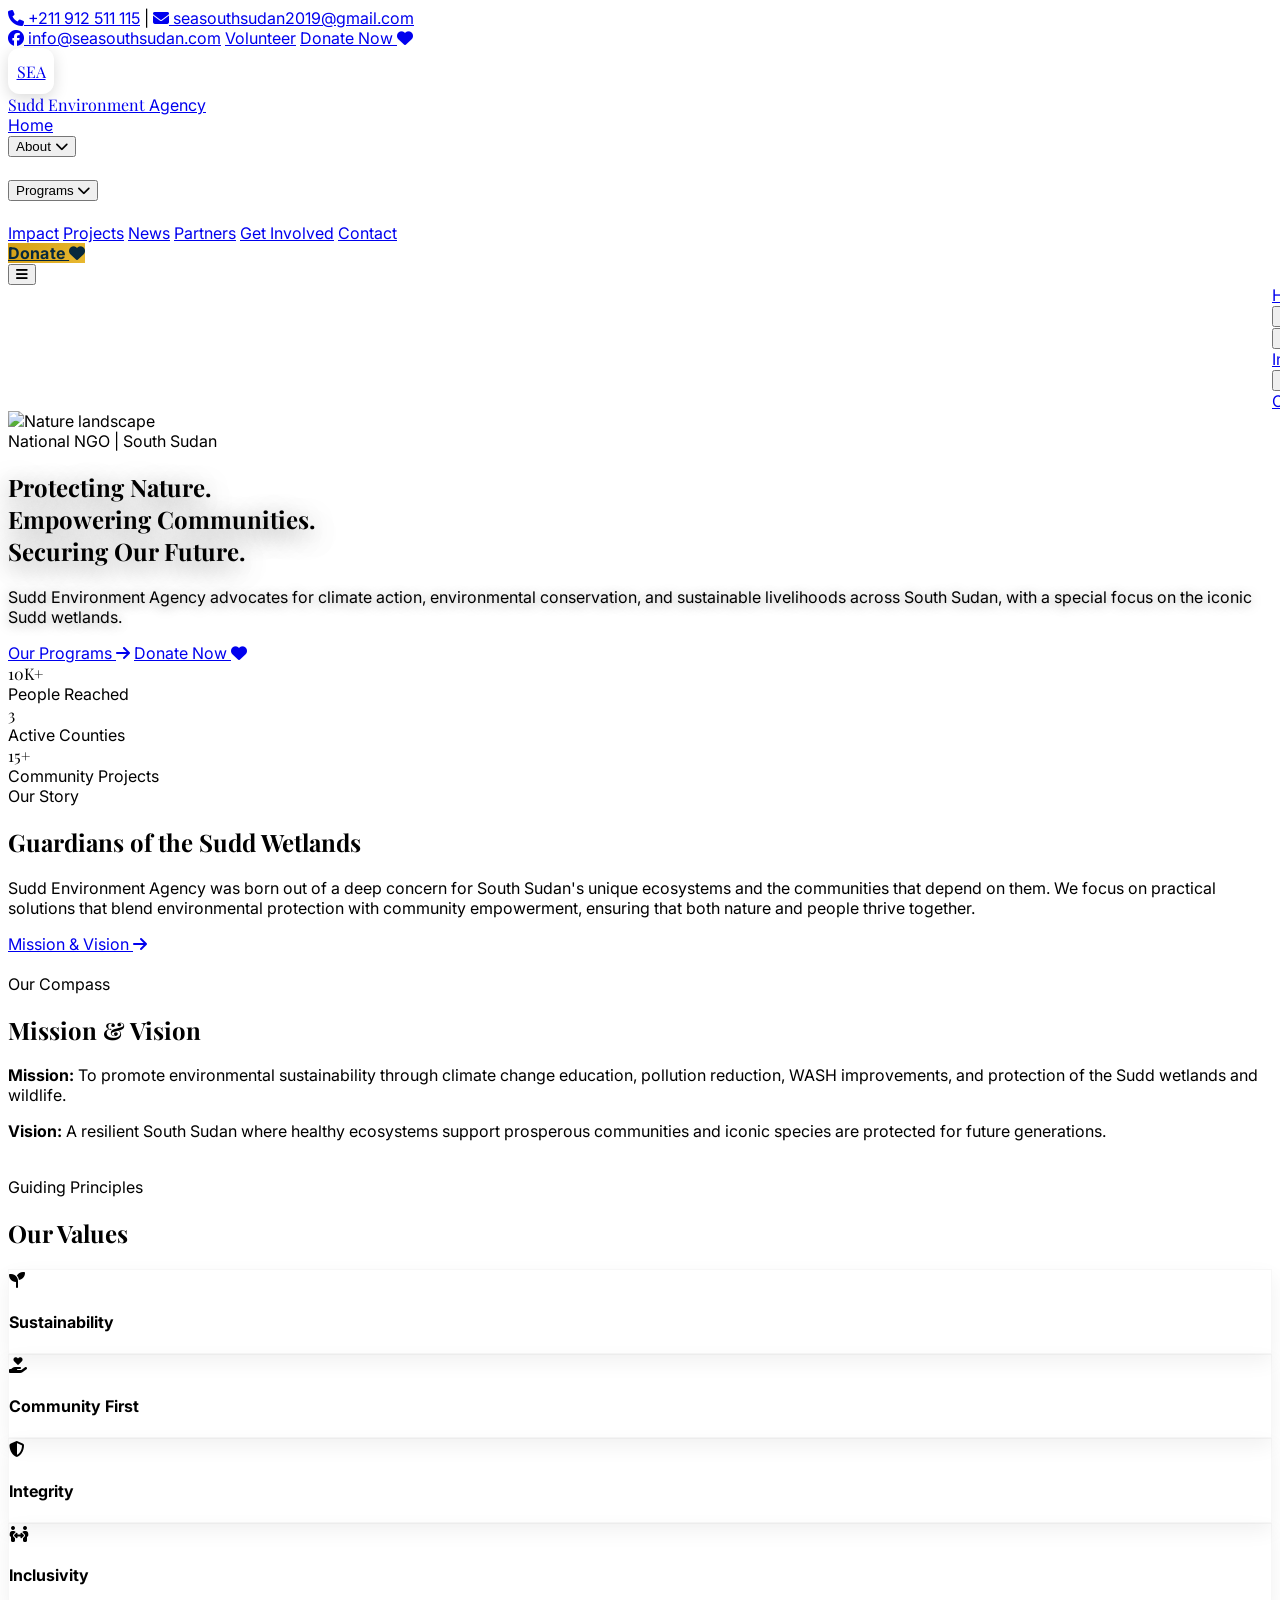
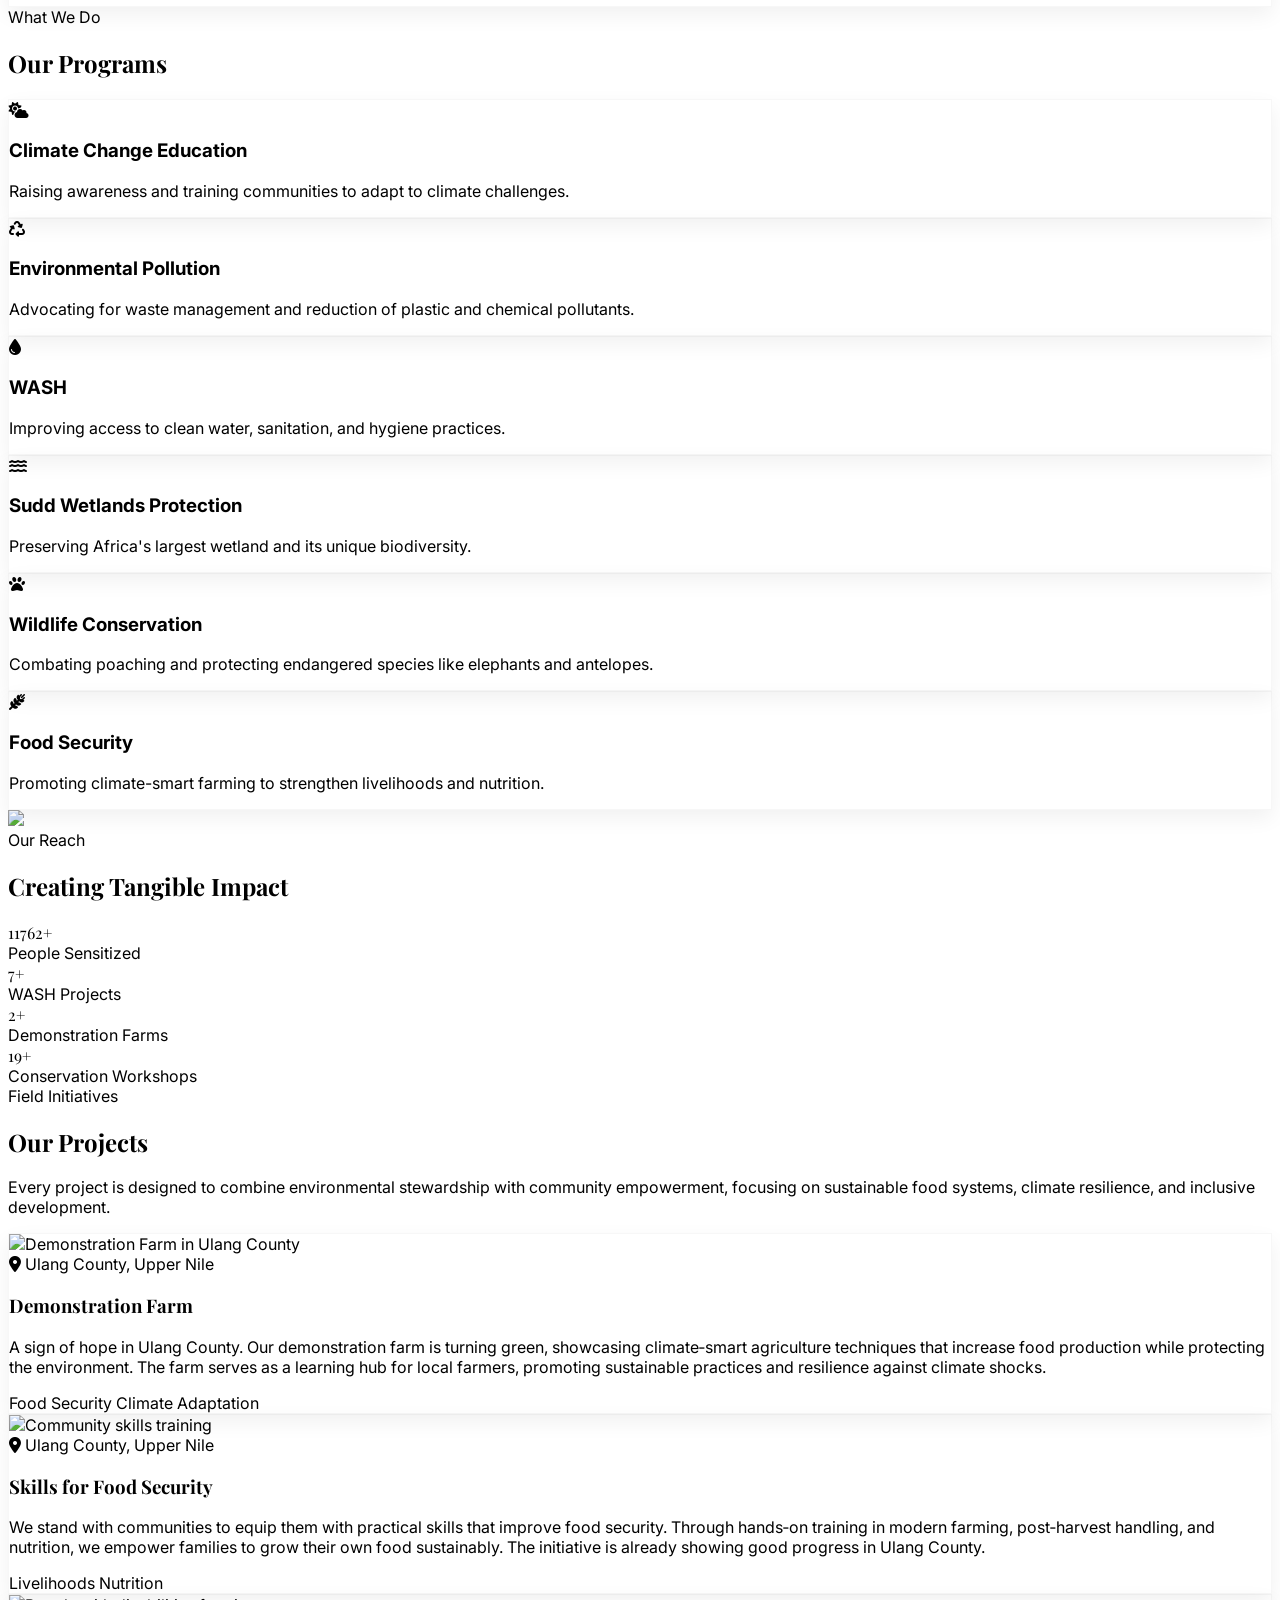
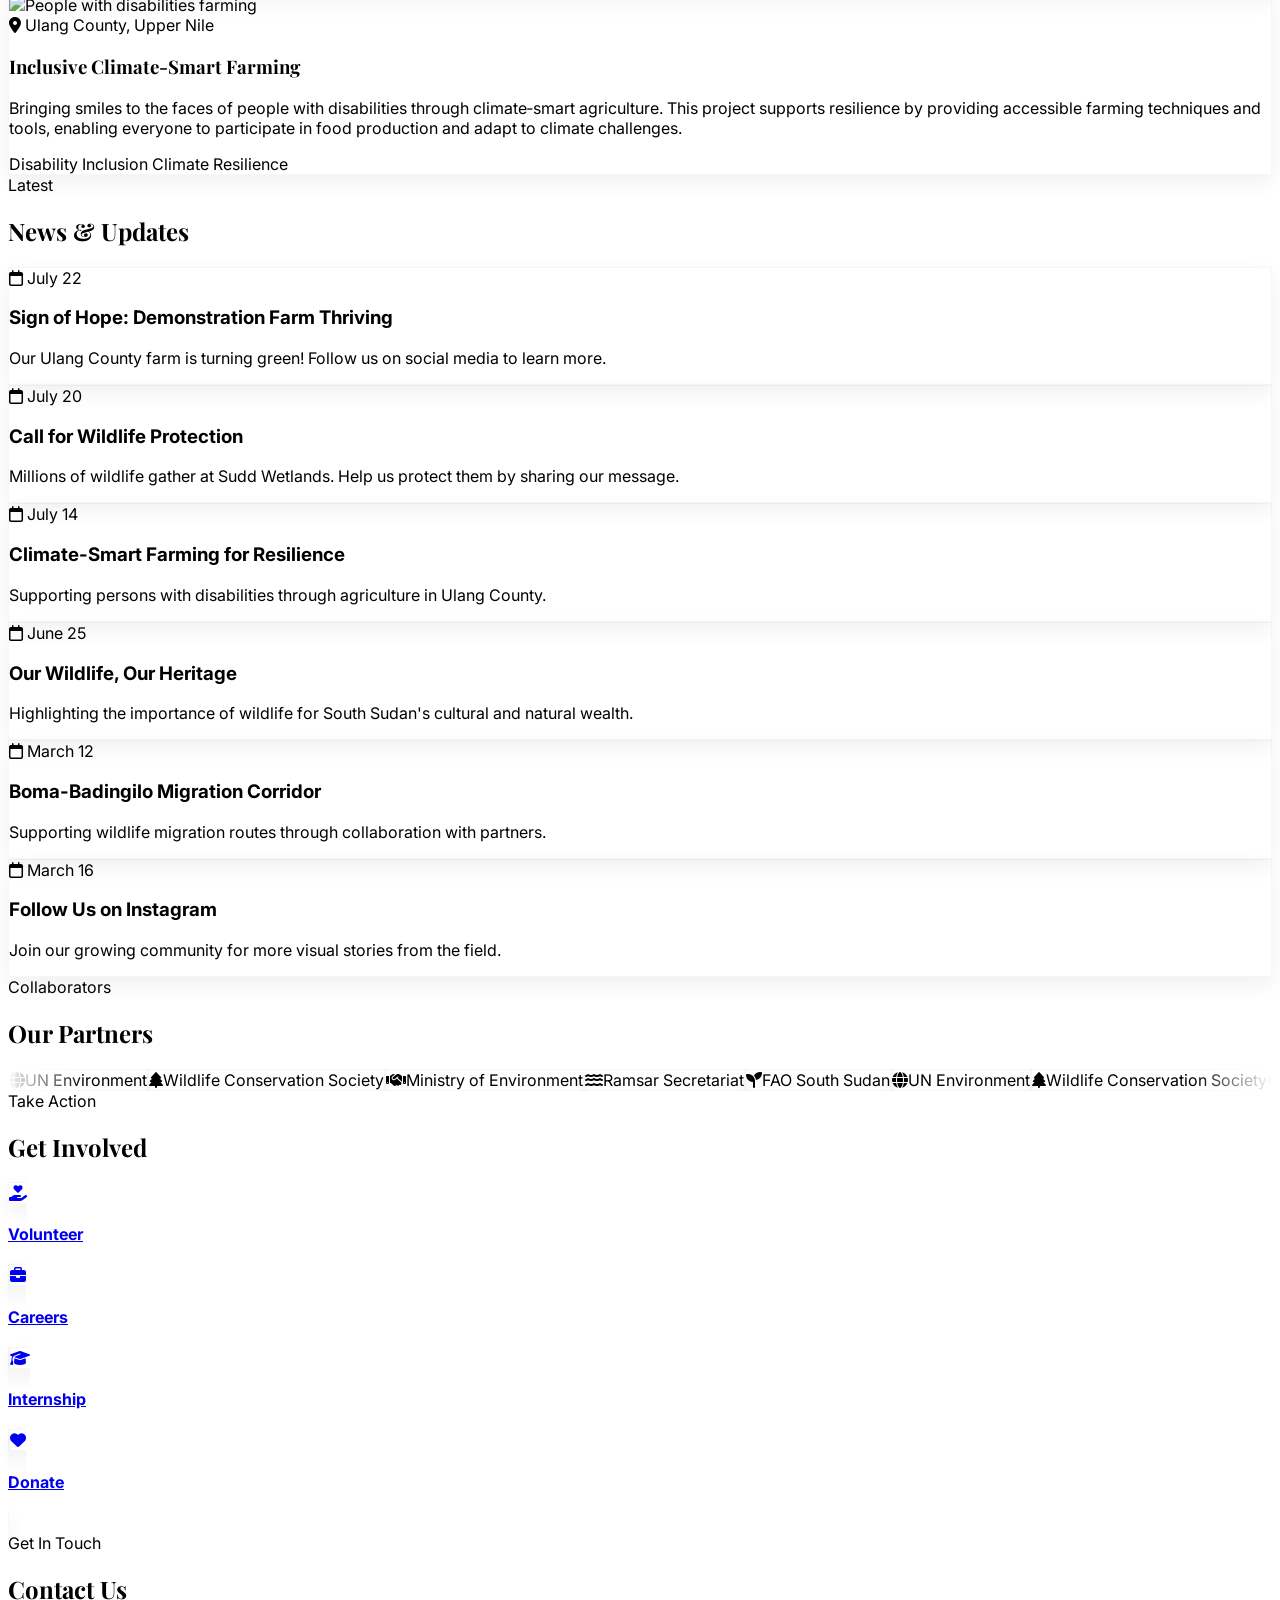
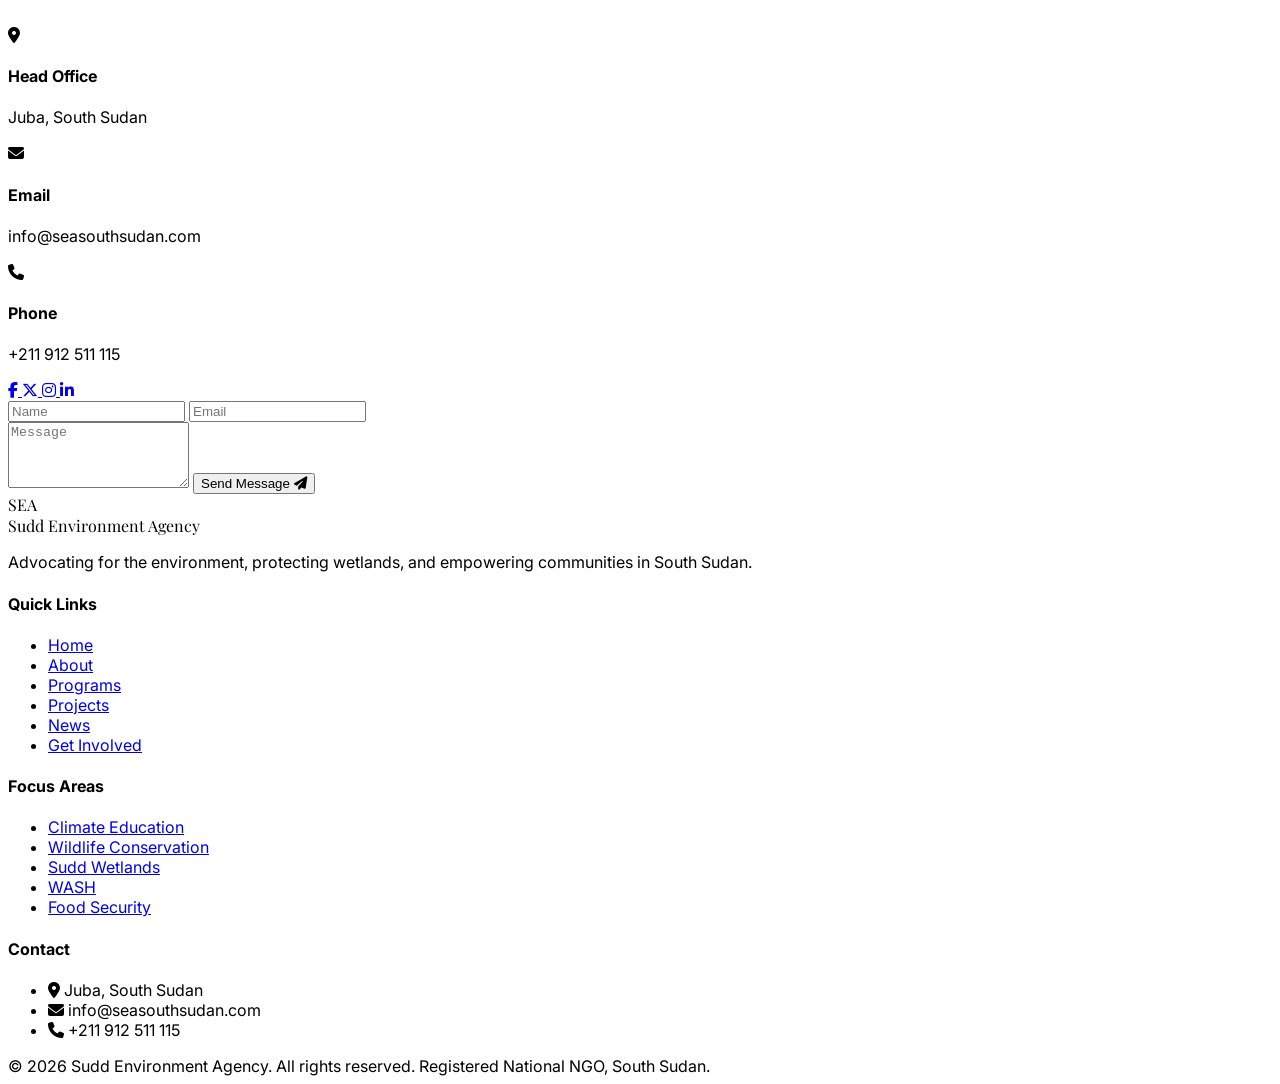
==== commit dde3c411: "Update index.html" ====
--- a/index.html
+++ b/index.html
@@ -1,396 +1,614 @@
 <!DOCTYPE html>
 <html lang="en">
 <head>
-  <meta charset="UTF-8">
-  <meta name="viewport" content="width=device-width, initial-scale=1.0">
-  <title>Luxury Home Remodeling Houston | bespoke craftsmanship</title>
-  <!-- Fonts & Icons -->
-  <link rel="preconnect" href="https://fonts.googleapis.com">
-  <link rel="preconnect" href="https://fonts.gstatic.com" crossorigin>
-  <link href="https://fonts.googleapis.com/css2?family=Inter:opsz@14..32&family=Playfair+Display:wght@400;500;600;700&display=swap" rel="stylesheet">
-  <link rel="stylesheet" href="https://cdnjs.cloudflare.com/ajax/libs/font-awesome/6.0.0-beta3/css/all.min.css">
-  <style>
-    /* RESET & BASE */
-    * { margin: 0; padding: 0; box-sizing: border-box; }
-    body { font-family: 'Inter', sans-serif; background-color: #fff; color: #1a1a1a; line-height: 1.5; overflow-x: hidden; }
-    h1, h2, h3, h4 { font-family: 'Playfair Display', serif; font-weight: 500; line-height: 1.2; }
-    a { text-decoration: none; color: inherit; }
-    .container { max-width: 1440px; margin: 0 auto; padding: 0 40px; }
-    @media (max-width: 768px) { .container { padding: 0 24px; } }
-
-    /* COLORS */
-    :root {
-      --charcoal: #1a1a1a;
-      --gold: #b79a5f;
-      --copper: #b87333;
-      --light-bg: #f9f9f9;
-      --white: #ffffff;
-      --glass-bg: rgba(255, 255, 255, 0.15);
-      --glass-border: rgba(255, 255, 255, 0.2);
-    }
-
-    /* BUTTONS */
-    .btn-primary { display: inline-block; background-color: var(--gold); color: #000; font-weight: 600; padding: 14px 32px; border-radius: 40px; letter-spacing: 0.5px; transition: all 0.3s; border: 1px solid transparent; }
-    .btn-primary:hover { background-color: #a68950; transform: translateY(-2px); box-shadow: 0 10px 25px rgba(0,0,0,0.1); }
-    .btn-secondary { display: inline-block; background-color: transparent; color: #fff; font-weight: 600; padding: 14px 32px; border-radius: 40px; border: 1px solid rgba(255,255,255,0.3); backdrop-filter: blur(5px); transition: 0.3s; }
-    .btn-secondary:hover { background-color: rgba(255,255,255,0.1); border-color: #fff; }
-
-    /* NAVIGATION */
-    .navbar { position: fixed; top: 0; left: 0; width: 100%; padding: 20px 40px; display: flex; align-items: center; justify-content: space-between; z-index: 1000; transition: background 0.3s, padding 0.3s, box-shadow 0.3s; color: white; }
-    .navbar.scrolled { background: var(--white); color: var(--charcoal); box-shadow: 0 4px 20px rgba(0,0,0,0.05); padding: 15px 40px; }
-    .navbar.scrolled .nav-links a { color: var(--charcoal); }
-    .navbar.scrolled .phone-number { color: var(--charcoal); }
-    .navbar.scrolled .estimate-cta { background: var(--gold); color: #000; border: none; }
-    .logo { font-family: 'Playfair Display', serif; font-size: 1.8rem; font-weight: 600; letter-spacing: -0.5px; }
-    .nav-links { display: flex; gap: 40px; font-weight: 500; }
-    .nav-links a { position: relative; }
-    .nav-links a:after { content: ''; position: absolute; bottom: -5px; left: 0; width: 0; height: 2px; background: var(--gold); transition: 0.3s; }
-    .nav-links a:hover:after { width: 100%; }
-    .nav-right { display: flex; align-items: center; gap: 30px; }
-    .phone-number { font-weight: 600; letter-spacing: 0.5px; }
-    .estimate-cta { background: transparent; border: 1px solid rgba(255,255,255,0.3); padding: 10px 24px; border-radius: 40px; font-weight: 600; transition: 0.3s; }
-    .estimate-cta:hover { background: var(--gold); color: #000; border-color: var(--gold); }
-    .hamburger { display: none; font-size: 1.8rem; cursor: pointer; }
-
-    @media (max-width: 1024px) {
-      .nav-links { gap: 20px; }
-      .nav-right { gap: 15px; }
-    }
-    @media (max-width: 768px) {
-      .navbar { padding: 15px 24px; }
-      .nav-links, .nav-right .phone-number { display: none; }
-      .hamburger { display: block; }
-    }
-
-    /* HERO SECTION */
-    .hero { position: relative; height: 100vh; width: 100%; overflow: hidden; display: flex; align-items: center; color: white; }
-    .hero-video { position: absolute; top: 0; left: 0; width: 100%; height: 100%; object-fit: cover; z-index: -2; }
-    .hero-overlay { position: absolute; top: 0; left: 0; width: 100%; height: 100%; background: linear-gradient(90deg, rgba(0,0,0,0.6) 0%, rgba(0,0,0,0.3) 70%); z-index: -1; }
-    .hero-grid { display: grid; grid-template-columns: 1.2fr 0.9fr; gap: 60px; align-items: center; width: 100%; padding-top: 100px; }
-    .hero-left h1 { font-size: clamp(3rem, 7vw, 5.5rem); font-weight: 600; margin-bottom: 20px; line-height: 1.1; }
-    .hero-left .subhead { font-size: 1.3rem; margin-bottom: 30px; opacity: 0.9; }
-    .trust-badges { display: flex; flex-wrap: wrap; gap: 25px; margin: 30px 0; font-weight: 500; }
-    .trust-badges i { color: var(--gold); margin-right: 8px; }
-    .contact-hero { display: flex; gap: 30px; margin-bottom: 40px; font-size: 1.1rem; }
-    .contact-hero i { color: var(--gold); width: 24px; }
-    .hero-btns { display: flex; gap: 20px; flex-wrap: wrap; }
-
-    /* FLOATING QUOTE FORM */
-    .quote-form { background: var(--glass-bg); backdrop-filter: blur(15px); -webkit-backdrop-filter: blur(15px); border: 1px solid var(--glass-border); border-radius: 24px; padding: 35px 30px; box-shadow: 0 25px 50px -12px rgba(0,0,0,0.4); width: 100%; }
-    .quote-form h3 { font-size: 1.8rem; color: white; margin-bottom: 10px; }
-    .quote-form p { color: rgba(255,255,255,0.8); margin-bottom: 25px; }
-    .form-group { margin-bottom: 18px; }
-    .quote-form input, .quote-form select, .quote-form textarea { width: 100%; padding: 14px 18px; background: rgba(255,255,255,0.1); border: 1px solid rgba(255,255,255,0.2); border-radius: 40px; font-family: 'Inter', sans-serif; color: white; font-size: 1rem; outline: none; transition: 0.3s; }
-    .quote-form input:focus, .quote-form select:focus, .quote-form textarea:focus { border-color: var(--gold); background: rgba(255,255,255,0.15); }
-    .quote-form input::placeholder, .quote-form textarea::placeholder { color: rgba(255,255,255,0.7); }
-    .quote-form select option { background: #333; color: white; }
-    .quote-form textarea { border-radius: 30px; resize: vertical; }
-    .quote-form .btn-primary { width: 100%; border: none; cursor: pointer; font-size: 1.1rem; background: var(--gold); color: #1a1a1a; }
-    .quote-form .btn-primary:hover { background: #c9ac6e; }
-
-    @media (max-width: 968px) {
-      .hero-grid { grid-template-columns: 1fr; gap: 40px; }
-      .hero { height: auto; min-height: 100vh; padding: 120px 0 60px; }
-      .quote-form { max-width: 600px; margin: 0 auto; }
-    }
-
-    /* SECTIONS GENERAL */
-    section { padding: 100px 0; }
-    .section-title { font-size: 3rem; margin-bottom: 20px; }
-    .section-sub { color: #666; max-width: 700px; margin-bottom: 60px; font-size: 1.2rem; }
-
-    /* SERVICES CARDS */
-    .services-grid { display: grid; grid-template-columns: repeat(auto-fit, minmax(280px, 1fr)); gap: 30px; }
-    .service-card { background: white; border-radius: 24px; padding: 40px 30px; box-shadow: 0 10px 30px rgba(0,0,0,0.03); transition: 0.3s; border: 1px solid #eee; }
-    .service-card:hover { transform: translateY(-10px); box-shadow: 0 30px 40px rgba(0,0,0,0.06); border-color: var(--gold); }
-    .service-card i { font-size: 2.5rem; color: var(--gold); margin-bottom: 20px; }
-    .service-card h3 { font-size: 1.8rem; margin-bottom: 15px; }
-    .service-card p { color: #555; }
-
-    /* PROJECT CARDS */
-    .project-grid { display: grid; grid-template-columns: repeat(3, 1fr); gap: 30px; }
-    .project-card { border-radius: 24px; overflow: hidden; background: #fff; box-shadow: 0 5px 20px rgba(0,0,0,0.02); transition: 0.3s; }
-    .project-card img { width: 100%; height: 280px; object-fit: cover; transition: 0.5s; }
-    .project-card:hover img { transform: scale(1.03); }
-    .project-info { padding: 25px; }
-    .project-info h3 { font-size: 1.6rem; margin-bottom: 10px; }
-    .project-info p { color: #777; }
-
-    /* BEFORE/AFTER SLIDER */
-    .comparison { background: var(--light-bg); border-radius: 40px; padding: 50px; }
-    .slider-container { position: relative; width: 100%; max-width: 900px; margin: 40px auto 0; border-radius: 30px; overflow: hidden; box-shadow: 0 30px 40px -20px rgba(0,0,0,0.3); }
-    .comparison-img { width: 100%; display: block; }
-    .img-comp { position: relative; }
-    .img-comp-img { position: absolute; top: 0; left: 0; width: 100%; height: 100%; overflow: hidden; }
-    .img-comp-img img { display: block; width: 100%; height: 100%; object-fit: cover; }
-    .img-comp-slider { position: absolute; top: 50%; left: 50%; transform: translate(-50%, -50%); width: 50px; height: 50px; background: var(--gold); border-radius: 50%; cursor: ew-resize; z-index: 10; border: 3px solid white; box-shadow: 0 0 10px black; }
-
-    /* WHY US ICONS */
-    .benefits-grid { display: grid; grid-template-columns: repeat(auto-fit, minmax(180px, 1fr)); gap: 40px; text-align: center; }
-    .benefit-item i { font-size: 2.8rem; color: var(--gold); margin-bottom: 15px; }
-    .benefit-item h4 { font-size: 1.4rem; margin-bottom: 8px; }
-
-    /* TESTIMONIALS */
-    .testimonials-grid { display: grid; grid-template-columns: repeat(3, 1fr); gap: 30px; }
-    .testimonial-card { background: var(--light-bg); padding: 30px; border-radius: 30px; }
-    .stars { color: var(--gold); margin: 15px 0; }
-    .client-name { font-weight: 600; margin-top: 15px; }
-
-    /* PROCESS TIMELINE */
-    .process-steps { display: flex; justify-content: space-between; flex-wrap: wrap; gap: 20px; }
-    .step { flex: 1; min-width: 200px; text-align: center; position: relative; }
-    .step-number { width: 60px; height: 60px; background: var(--gold); color: #000; border-radius: 60px; display: flex; align-items: center; justify-content: center; font-size: 1.8rem; font-weight: 700; margin: 0 auto 25px; }
-
-    /* SERVICE AREAS */
-    .area-links { display: flex; flex-wrap: wrap; gap: 15px; margin-top: 30px; }
-    .area-links a { background: #f1f1f1; padding: 12px 30px; border-radius: 50px; transition: 0.2s; }
-    .area-links a:hover { background: var(--gold); color: #000; }
-
-    /* BLOG PREVIEW */
-    .blog-grid { display: grid; grid-template-columns: repeat(3, 1fr); gap: 30px; }
-    .blog-card { border-radius: 24px; overflow: hidden; box-shadow: 0 10px 20px rgba(0,0,0,0.02); }
-    .blog-card img { width: 100%; height: 220px; object-fit: cover; }
-    .blog-content { padding: 25px; }
-    .blog-content h4 { font-size: 1.5rem; margin-bottom: 10px; }
-
-    /* FINAL CTA */
-    .cta-section { background: var(--charcoal); color: white; text-align: center; border-radius: 60px; margin: 0 40px; padding: 80px 40px; }
-    .cta-section h2 { font-size: 3.5rem; margin-bottom: 30px; }
-    .cta-buttons { display: flex; gap: 20px; justify-content: center; }
-
-    /* FOOTER */
-    footer { background: var(--charcoal); color: #aaa; padding: 60px 40px 30px; margin-top: 80px; }
-    .footer-grid { display: grid; grid-template-columns: 2fr 1fr 1fr 2fr; gap: 40px; }
-    .footer-logo { font-family: 'Playfair Display', serif; font-size: 2rem; color: white; margin-bottom: 15px; }
-    .footer-contact p { margin: 10px 0; }
-    .footer-contact i { color: var(--gold); width: 30px; }
-    .footer-links a { display: block; margin: 8px 0; color: #ccc; }
-    .footer-links a:hover { color: var(--gold); }
-    .social i { font-size: 1.8rem; margin-right: 15px; color: #aaa; transition: 0.2s; }
-    .social i:hover { color: var(--gold); }
-    .copyright { text-align: center; margin-top: 60px; border-top: 1px solid #333; padding-top: 30px; }
-
-    @media (max-width: 1024px) {
-      .project-grid, .testimonials-grid, .blog-grid { grid-template-columns: repeat(2,1fr); }
-      .footer-grid { grid-template-columns: 1fr 1fr; }
-    }
-    @media (max-width: 768px) {
-      .project-grid, .testimonials-grid, .blog-grid { grid-template-columns: 1fr; }
-      .process-steps { flex-direction: column; }
-      .cta-section { margin: 0 20px; padding: 50px 20px; }
-    }
-  </style>
+    <meta charset="UTF-8">
+    <meta name="viewport" content="width=device-width, initial-scale=1.0, maximum-scale=5.0, user-scalable=yes">
+    <title>Sudd Environment Agency | Protecting Nature, Empowering Communities</title>
+    <meta name="description" content="Sudd Environment Agency (SEA) is a national NGO advocating for climate change education, environmental protection, WASH, Sudd wetlands, and wildlife conservation in South Sudan.">
+    <meta name="keywords" content="Sudd Environment Agency, SEA, South Sudan, environment, climate change, wildlife, Sudd wetlands, WASH, conservation, NGO">
+    <link rel="preconnect" href="https://fonts.googleapis.com">
+    <link rel="preconnect" href="https://fonts.gstatic.com" crossorigin>
+    <link href="https://fonts.googleapis.com/css2?family=Playfair+Display:ital,wght@0,400;0,500;0,600;0,700;0,800;1,400;1,500&family=Inter:wght@300;400;500;600;700;800;900&display=swap" rel="stylesheet">
+    <script src="https://cdn.tailwindcss.com">
+    </script>
+    <link rel="stylesheet" href="https://cdnjs.cloudflare.com/ajax/libs/font-awesome/6.5.1/css/all.min.css">
+    <script>
+        tailwind.config = {
+            theme: {
+                extend: {
+                    fontFamily: {
+                        'display': ['"Playfair Display"', 'Georgia', 'serif'],
+                        'body': ['Inter', 'system-ui', 'sans-serif'],
+                    },
+                    colors: {
+                        'navy': '#06283D',
+                        'navy-light': '#0a3d5c',
+                        'forest': '#1B5E45',
+                        'forest-light': '#247a5a',
+                        'gold': '#D4A017',
+                        'gold-light': '#e8b830',
+                        'cream': '#fdfaf3',
+                    }
+                }
+            }
+        }
+    </script>
+    <style>
+        :root { --navy: #06283D; --forest: #1B5E45; --gold: #D4A017; }
+        * { scroll-behavior: smooth; }
+        body { font-family: 'Inter', system-ui, sans-serif; -webkit-font-smoothing: antialiased; background-color: #ffffff; overflow-x: hidden; }
+        .font-display { font-family: 'Playfair Display', Georgia, serif; }
+
+        .card-hover { transition: transform 0.4s cubic-bezier(0.23,1,0.32,1), box-shadow 0.4s ease; box-shadow: 0 8px 20px rgba(0,0,0,0.06); border: 1px solid rgba(0,0,0,0.03); }
+        .card-hover:hover { transform: translateY(-8px); box-shadow: 0 30px 50px -12px rgba(6,40,61,0.2); border-color: rgba(212,160,23,0.2); }
+
+        .overlay-hero { background: linear-gradient(135deg, rgba(6,40,61,0.65) 0%, rgba(6,40,61,0.4) 35%, rgba(27,94,69,0.2) 65%, rgba(6,40,61,0.3) 100%); }
+        .overlay-impact { background: rgba(6,40,61,0.5); }
+
+        .dropdown-menu { opacity: 0; transform: translateY(8px); pointer-events: none; transition: 0.25s ease; box-shadow: 0 20px 40px -12px rgba(0,0,0,0.12); border: 1px solid rgba(0,0,0,0.04); }
+        .dropdown-trigger:hover .dropdown-menu, .dropdown-menu.active { opacity: 1; transform: translateY(0); pointer-events: auto; }
+
+        @keyframes bounceDown { 0%,100% { transform: translateY(0); } 50% { transform: translateY(8px); } }
+        .scroll-indicator { animation: bounceDown 2s infinite; }
+
+        @keyframes floatGentle { 0%,100% { transform: translateY(0); } 50% { transform: translateY(-6px); } }
+        .float-gentle { animation: floatGentle 5s infinite; }
+        .float-gentle-delay { animation: floatGentle 5s 2.5s infinite; }
+
+        @keyframes pulseGold { 0%,100% { box-shadow: 0 0 0 0 rgba(212,160,23,0.6); } 50% { box-shadow: 0 0 0 12px rgba(212,160,23,0); } }
+        .pulse-gold { animation: pulseGold 2.5s infinite; }
+
+        .mobile-menu { transform: translateX(100%); transition: 0.4s cubic-bezier(0.23,1,0.32,1); }
+        .mobile-menu.open { transform: translateX(0); }
+        .mobile-dropdown-menu { max-height: 0; overflow: hidden; transition: max-height 0.35s ease; }
+        .mobile-dropdown-menu.open { max-height: 500px; }
+        .mobile-dropdown-btn i { transition: transform 0.3s; }
+        .mobile-dropdown-btn.open i { transform: rotate(180deg); }
+
+        .partner-carousel-wrapper { overflow: hidden; mask-image: linear-gradient(to right, transparent 0%, black 6%, black 94%, transparent 100%); }
+        .partner-carousel-track { display: flex; width: max-content; animation: infiniteScroll 30s linear infinite; }
+        .partner-carousel-track:hover { animation-play-state: paused; }
+        @keyframes infiniteScroll { 0% { transform: translateX(0); } 100% { transform: translateX(-50%); } }
+
+        .reveal { opacity: 0; transform: translateY(24px); transition: opacity 0.8s cubic-bezier(0.23,1,0.32,1), transform 0.8s cubic-bezier(0.23,1,0.32,1); }
+        .reveal.visible { opacity: 1; transform: translateY(0); }
+        .reveal-delay-1 { transition-delay: 0.1s; }
+        .reveal-delay-2 { transition-delay: 0.2s; }
+        .reveal-delay-3 { transition-delay: 0.3s; }
+        .reveal-delay-4 { transition-delay: 0.4s; }
+        .img-reveal { clip-path: inset(0 100% 0 0); transition: clip-path 1.2s cubic-bezier(0.23,1,0.32,1); }
+        .img-reveal.visible { clip-path: inset(0 0% 0 0); }
+
+        @media (max-width: 767px) {
+            .img-reveal { clip-path: inset(0 0% 0 0) !important; opacity: 1 !important; transform: none !important; }
+        }
+
+        .glass { background: rgba(255,255,255,0.75); backdrop-filter: blur(18px); border-bottom: 1px solid rgba(255,255,255,0.5); }
+        .glass-dark { background: rgba(6,40,61,0.8); backdrop-filter: blur(18px); border-bottom: 1px solid rgba(255,255,255,0.08); }
+
+        .support-btn { background: linear-gradient(135deg, #D4A017, #e8b830); color: #06283D; font-weight: 700; letter-spacing: 0.01em; }
+        .support-btn:hover { background: linear-gradient(135deg, #e8b830, #D4A017); transform: translateY(-1px); box-shadow: 0 12px 24px rgba(212,160,23,0.35); }
+
+        .logo-image-container { width: 44px; height: 44px; border-radius: 12px; overflow: hidden; display: flex; align-items: center; justify-content: center; background: rgba(255,255,255,0.12); backdrop-filter: blur(6px); box-shadow: 0 4px 15px rgba(0,0,0,0.15); transition: all 0.3s ease; border: 1px solid rgba(255,255,255,0.2); }
+        .logo-image { width: 100%; height: 100%; object-fit: cover; display: block; border-radius: 12px; }
+        .logo-image-container:hover { transform: translateY(-1px); box-shadow: 0 8px 25px rgba(212,160,23,0.3); border-color: rgba(212,160,23,0.4); background: rgba(255,255,255,0.2); }
+
+        .nav-link { position: relative; }
+        .nav-link::after { content: ''; position: absolute; left: 50%; bottom: 0; width: 0; height: 2px; background: #D4A017; transition: all 0.3s ease; transform: translateX(-50%); }
+        .nav-link:hover::after { width: 70%; }
+
+        .project-img { height: 240px; object-fit: cover; transition: transform 0.4s ease; }
+        .card-hover:hover .project-img { transform: scale(1.05); }
+    </style>
 </head>
-<body>
-  <!-- FIXED NAVIGATION -->
-  <nav class="navbar" id="navbar">
-    <div class="logo">Aether<span style="color: #b79a5f;">.</span></div>
-    <div class="nav-links">
-      <a href="#">Home</a>
-      <a href="#">About</a>
-      <a href="#">Services ▼</a>
-      <a href="#">Gallery</a>
-      <a href="#">Service Areas ▼</a>
-      <a href="#">Blog</a>
-      <a href="#">Contact</a>
+<body class="text-gray-800 bg-white">
+
+    <!-- Top Bar -->
+    <div class="hidden lg:block bg-navy text-white/85 text-xs py-2.5 px-6 z-50 relative">
+        <div class="max-w-7xl mx-auto flex justify-between">
+            <div class="flex items-center gap-6">
+                <a href="tel:+211912511115" class="hover:text-gold flex items-center gap-2"><i class="fa-solid fa-phone text-[10px] text-gold"></i> +211 912 511 115</a>
+                <span class="text-white/25">|</span>
+                <a href="mailto:info@seasouthsudan.com" class="hover:text-gold flex items-center gap-2"><i class="fa-solid fa-envelope text-[10px] text-gold"></i> seasouthsudan2019@gmail.com</a>
+            </div>
+            <div class="flex items-center gap-5">
+                <a href="#" class="hover:text-gold"><i class="fa-brands fa-facebook mr-1"></i> info@seasouthsudan.com</a>
+                <a href="#get-involved" class="hover:text-gold">Volunteer</a>
+                <a href="#donate" class="bg-gold text-navy font-semibold px-5 py-2 rounded-full pulse-gold">Donate Now <i class="fa-solid fa-heart ml-1.5"></i></a>
+            </div>
+        </div>
     </div>
-    <div class="nav-right">
-      <span class="phone-number"><i class="fas fa-phone-alt" style="color: #b79a5f;"></i> (713) 555-7234</span>
-      <a href="#" class="estimate-cta">Free Estimate</a>
+
+    <!-- Main Navigation -->
+    <nav id="mainNav" class="fixed top-0 lg:top-[37px] w-full z-40 transition-all duration-500">
+        <div class="max-w-7xl mx-auto px-4 sm:px-6">
+            <div class="flex items-center justify-between py-4">
+                <a href="#" class="flex items-center gap-3 z-50">
+                    <div class="logo-image-container">
+                        <img src="assets/sealogo.jpg" alt="SEA Logo" class="logo-image" onerror="this.style.display='none'; this.parentElement.innerHTML='<span class=font-display font-bold text-navy text-lg>SEA</span>'; this.parentElement.style.background='#D4A017';">
+                    </div>
+                    <div class="hidden sm:block">
+                        <span class="font-display font-semibold text-white text-lg leading-tight block">Sudd Environment</span>
+                        <span class="text-white/70 text-[10px] tracking-widest uppercase">Agency</span>
+                    </div>
+                </a>
+                <div class="hidden lg:flex items-center gap-0">
+                    <a href="#" class="text-white/90 hover:text-gold px-3 py-2 text-sm font-medium nav-link">Home</a>
+                    <div class="dropdown-trigger relative">
+                        <button class="text-white/90 hover:text-gold px-3 py-2 text-sm font-medium flex items-center gap-1 nav-link">About <i class="fa-solid fa-chevron-down text-[9px]"></i></button>
+                        <div class="dropdown-menu absolute top-full left-0 mt-1 bg-white rounded-xl py-2 min-w-[200px]">
+                            <a href="#story" class="block px-4 py-2.5 text-sm text-gray-700 hover:bg-cream hover:text-navy transition-colors">Our Story</a>
+                            <a href="#mission" class="block px-4 py-2.5 text-sm text-gray-700 hover:bg-cream hover:text-navy transition-colors">Mission & Vision</a>
+                            <a href="#values" class="block px-4 py-2.5 text-sm text-gray-700 hover:bg-cream hover:text-navy transition-colors">Values</a>
+                            <a href="#" class="block px-4 py-2.5 text-sm text-gray-700 hover:bg-cream hover:text-navy transition-colors">Team</a>
+                        </div>
+                    </div>
+                    <div class="dropdown-trigger relative">
+                        <button class="text-white/90 hover:text-gold px-3 py-2 text-sm font-medium flex items-center gap-1 nav-link">Programs <i class="fa-solid fa-chevron-down text-[9px]"></i></button>
+                        <div class="dropdown-menu absolute top-full left-0 mt-1 bg-white rounded-xl py-2 min-w-[240px]">
+                            <a href="#climate" class="block px-4 py-2.5 text-sm text-gray-700 hover:bg-cream hover:text-navy">Climate Change Education</a>
+                            <a href="#pollution" class="block px-4 py-2.5 text-sm text-gray-700 hover:bg-cream hover:text-navy">Environmental Pollution</a>
+                            <a href="#wash" class="block px-4 py-2.5 text-sm text-gray-700 hover:bg-cream hover:text-navy">WASH</a>
+                            <a href="#wetlands" class="block px-4 py-2.5 text-sm text-gray-700 hover:bg-cream hover:text-navy">Sudd Wetlands Protection</a>
+                            <a href="#wildlife" class="block px-4 py-2.5 text-sm text-gray-700 hover:bg-cream hover:text-navy">Wildlife Conservation</a>
+                            <a href="#food" class="block px-4 py-2.5 text-sm text-gray-700 hover:bg-cream hover:text-navy">Food Security</a>
+                        </div>
+                    </div>
+                    <a href="#impact" class="text-white/90 hover:text-gold px-3 py-2 text-sm font-medium nav-link">Impact</a>
+                    <a href="#projects" class="text-white/90 hover:text-gold px-3 py-2 text-sm font-medium nav-link">Projects</a>
+                    <a href="#news" class="text-white/90 hover:text-gold px-3 py-2 text-sm font-medium nav-link">News</a>
+                    <a href="#partners" class="text-white/90 hover:text-gold px-3 py-2 text-sm font-medium nav-link">Partners</a>
+                    <a href="#get-involved" class="text-white/90 hover:text-gold px-3 py-2 text-sm font-medium nav-link">Get Involved</a>
+                    <a href="#contact" class="text-white/90 hover:text-gold px-3 py-2 text-sm font-medium nav-link">Contact</a>
+                </div>
+                <div class="hidden lg:block">
+                    <a href="#donate" class="support-btn px-6 py-2.5 rounded-full text-sm shadow-lg transition-all duration-300">Donate <i class="fa-solid fa-heart ml-1.5 text-xs"></i></a>
+                </div>
+                <button id="mobileMenuBtn" class="lg:hidden z-50 text-white p-2"><i class="fa-solid fa-bars text-2xl"></i></button>
+            </div>
+        </div>
+    </nav>
+<!-- Mobile Menu (all dropdowns included) -->
+<div id="mobileMenu" class="mobile-menu fixed inset-0 z-40 bg-navy/98 backdrop-blur-xl flex flex-col pt-24 px-8 lg:hidden">
+    <div class="flex flex-col gap-1 overflow-y-auto max-h-[80vh]">
+        <a href="#" class="text-white text-lg py-3 border-b border-white/10 font-medium">Home</a>
+
+        <!-- About dropdown -->
+        <div class="mobile-dropdown">
+            <button class="mobile-dropdown-btn w-full flex items-center justify-between text-white text-lg py-3 border-b border-white/10 font-medium" onclick="toggleMobileDropdown(this)">
+                About <i class="fa-solid fa-chevron-down text-xs"></i>
+            </button>
+            <div class="mobile-dropdown-menu pl-4 space-y-1">
+                <a href="#story" class="block text-white/70 text-base py-2">Our Story</a>
+                <a href="#mission" class="block text-white/70 text-base py-2">Mission & Vision</a>
+                <a href="#values" class="block text-white/70 text-base py-2">Values</a>
+                <a href="#" class="block text-white/70 text-base py-2">Team</a>
+            </div>
+        </div>
+
+        <!-- Programs dropdown -->
+        <div class="mobile-dropdown">
+            <button class="mobile-dropdown-btn w-full flex items-center justify-between text-white text-lg py-3 border-b border-white/10 font-medium" onclick="toggleMobileDropdown(this)">
+                Programs <i class="fa-solid fa-chevron-down text-xs"></i>
+            </button>
+            <div class="mobile-dropdown-menu pl-4 space-y-1">
+                <a href="#climate" class="block text-white/70 text-base py-2">Climate Change Education</a>
+                <a href="#pollution" class="block text-white/70 text-base py-2">Environmental Pollution</a>
+                <a href="#wash" class="block text-white/70 text-base py-2">WASH</a>
+                <a href="#wetlands" class="block text-white/70 text-base py-2">Sudd Wetlands Protection</a>
+                <a href="#wildlife" class="block text-white/70 text-base py-2">Wildlife Conservation</a>
+                <a href="#food" class="block text-white/70 text-base py-2">Food Security</a>
+            </div>
+        </div>
+
+        <a href="#impact" class="text-white text-lg py-3 border-b border-white/10 font-medium">Impact</a>
+        <a href="#projects" class="text-white text-lg py-3 border-b border-white/10 font-medium">Projects</a>
+        <a href="#news" class="text-white text-lg py-3 border-b border-white/10 font-medium">News</a>
+        <a href="#partners" class="text-white text-lg py-3 border-b border-white/10 font-medium">Partners</a>
+
+        <!-- Get Involved dropdown -->
+        <div class="mobile-dropdown">
+            <button class="mobile-dropdown-btn w-full flex items-center justify-between text-white text-lg py-3 border-b border-white/10 font-medium" onclick="toggleMobileDropdown(this)">
+                Get Involved <i class="fa-solid fa-chevron-down text-xs"></i>
+            </button>
+            <div class="mobile-dropdown-menu pl-4 space-y-1">
+                <a href="#volunteer" class="block text-white/70 text-base py-2">Volunteer</a>
+                <a href="#careers" class="block text-white/70 text-base py-2">Careers</a>
+                <a href="#internship" class="block text-white/70 text-base py-2">Internship</a>
+                <a href="#donate" class="block text-white/70 text-base py-2">Donate</a>
+            </div>
+        </div>
+
+        <a href="#contact" class="text-white text-lg py-3 border-b border-white/10 font-medium">Contact</a>
     </div>
-    <div class="hamburger"><i class="fas fa-bars"></i></div>
-  </nav>
-
-  <!-- HERO SECTION WITH VIDEO BACKGROUND -->
-  <section class="hero">
-    <video class="hero-video" autoplay muted loop playsinline poster="https://images.unsplash.com/photo-1556911220-bff6a9057e6f?w=1200">
-      <source src="assets/acinema.mp4" type="video/mp4">
-      <!-- fallback: kitchen remodel video from Pexels -->
-    </video>
-    <div class="hero-overlay"></div>
-    <div class="container hero-grid">
-      <!-- LEFT CONTENT -->
-      <div class="hero-left">
-        <h1>Luxury Home Remodeling in Houston</h1>
-        <div class="subhead">Transforming homes with exceptional craftsmanship and timeless design.</div>
-        <div class="trust-badges">
-          <span><i class="fas fa-star"></i> 5-Star Rated by Houston Homeowners</span>
-          <span><i class="fas fa-check-circle"></i> Licensed & Insured</span>
-          <span><i class="fas fa-clock"></i> 20+ Years Experience</span>
-        </div>
-        <div class="contact-hero">
-          <span><i class="fas fa-phone-alt"></i> (713) 555-0123</span>
-          <span><i class="fas fa-envelope"></i> info@aetherhtx.com</span>
-        </div>
-        <div class="hero-btns">
-          <a href="#" class="btn-primary">Get Free Estimate</a>
-          <a href="#" class="btn-secondary">View Our Work</a>
-        </div>
-      </div>
-
-      <!-- RIGHT FLOATING QUOTE FORM -->
-      <div class="quote-form">
-        <h3>Request a consultation</h3>
-        <p>We’ll get back to you within 24 hours.</p>
-        <form>
-          <div class="form-group"><input type="text" placeholder="Full name" required></div>
-          <div class="form-group"><input type="tel" placeholder="Phone number" required></div>
-          <div class="form-group"><input type="email" placeholder="Email address" required></div>
-          <div class="form-group">
-            <select required>
-              <option value="" disabled selected>Service needed</option>
-              <option>Kitchen Remodeling</option>
-              <option>Bathroom Remodeling</option>
-              <option>Whole Home</option>
-              <option>Home Addition</option>
-              <option>Interior Renovation</option>
-              <option>Exterior Renovation</option>
-              <option>Custom Cabinetry</option>
-            </select>
-          </div>
-          <div class="form-group"><textarea rows="3" placeholder="Project description..."></textarea></div>
-          <button type="submit" class="btn-primary">Request Free Estimate</button>
-        </form>
-      </div>
+</div>
+
+    <!-- Hero (unchanged) -->
+    <section class="relative min-h-screen flex items-center overflow-hidden bg-navy">
+        <div class="absolute inset-0 z-0"><img src="https://images.unsplash.com/photo-1470071459604-3b5ec3a7fe05?w=1920&q=80" alt="Nature landscape" class="w-full h-full object-cover filter brightness-90"><div class="absolute inset-0 overlay-hero"></div></div>
+        <div class="relative z-10 w-full max-w-7xl mx-auto px-4 sm:px-6 pt-28 lg:pt-20 pb-20">
+            <div class="grid lg:grid-cols-2 gap-12 items-center">
+                <div class="space-y-8">
+                    <div class="reveal"><span class="inline-block text-gold text-xs lg:text-sm tracking-[0.25em] uppercase font-semibold border border-gold/40 rounded-full px-4 py-1.5">National NGO | South Sudan</span></div>
+                    <h1 class="reveal reveal-delay-1 font-display text-4xl sm:text-5xl lg:text-6xl xl:text-7xl font-bold text-white leading-[1.08]" style="text-shadow:0 6px 24px rgba(0,0,0,0.5);">Protecting Nature.<br>Empowering Communities.<br><span class="text-gold italic font-medium">Securing Our Future.</span></h1>
+                    <p class="reveal reveal-delay-2 text-white/90 text-base sm:text-lg max-w-lg leading-relaxed font-light" style="text-shadow:0 2px 12px rgba(0,0,0,0.4);">Sudd Environment Agency advocates for climate action, environmental conservation, and sustainable livelihoods across South Sudan, with a special focus on the iconic Sudd wetlands.</p>
+                    <div class="reveal reveal-delay-3 flex flex-wrap gap-4">
+                        <a href="#programs" class="bg-gold text-navy font-semibold px-8 py-3.5 rounded-full text-sm lg:text-base hover:bg-gold-light shadow-xl inline-flex items-center gap-2">Our Programs <i class="fa-solid fa-arrow-right text-xs"></i></a>
+                        <a href="#donate" class="border-2 border-white/50 text-white font-semibold px-8 py-3.5 rounded-full text-sm lg:text-base hover:bg-white hover:text-navy inline-flex items-center gap-2">Donate Now <i class="fa-solid fa-heart text-xs"></i></a>
+                    </div>
+                </div>
+                <div class="reveal reveal-delay-4 hidden lg:flex flex-col gap-6 items-end">
+                    <div class="float-gentle bg-white/10 backdrop-blur-xl rounded-2xl p-6 border border-white/20"><div class="text-gold text-3xl font-display font-bold">10K+</div><div class="text-white/80 text-sm">People Reached</div></div>
+                    <div class="float-gentle-delay bg-white/10 backdrop-blur-xl rounded-2xl p-6 border border-white/20 ml-8"><div class="text-gold text-3xl font-display font-bold">3</div><div class="text-white/80 text-sm">Active Counties</div></div>
+                    <div class="float-gentle bg-white/10 backdrop-blur-xl rounded-2xl p-6 border border-white/20 ml-4"><div class="text-gold text-3xl font-display font-bold">15+</div><div class="text-white/80 text-sm">Community Projects</div></div>
+                </div>
+            </div>
+        </div>
+    </section>
+
+    <!-- Our Story (unchanged) -->
+    <section id="story" class="py-20 lg:py-28 bg-cream relative overflow-hidden">
+        <div class="absolute inset-0 opacity-10"><div class="absolute top-10 right-10 w-72 h-72 bg-gold rounded-full blur-3xl"></div><div class="absolute bottom-10 left-10 w-96 h-96 bg-forest rounded-full blur-3xl"></div></div>
+        <div class="relative z-10 max-w-7xl mx-auto px-4 sm:px-6">
+            <div class="grid lg:grid-cols-2 gap-12 items-center">
+                <div class="space-y-8 reveal">
+                    <span class="text-gold text-sm tracking-[0.2em] uppercase font-semibold">Our Story</span>
+                    <h2 class="font-display text-4xl lg:text-5xl font-bold text-navy leading-tight">Guardians of the <span class="text-forest italic">Sudd Wetlands</span></h2>
+                    <p class="text-gray-600 text-lg leading-relaxed">Sudd Environment Agency was born out of a deep concern for South Sudan's unique ecosystems and the communities that depend on them. We focus on practical solutions that blend environmental protection with community empowerment, ensuring that both nature and people thrive together.</p>
+                    <a href="#mission" class="inline-flex items-center gap-2 bg-navy text-white font-semibold px-8 py-3.5 rounded-full hover:bg-navy-light shadow-lg">Mission & Vision <i class="fa-solid fa-arrow-right text-xs"></i></a>
+                </div>
+                <div class="reveal reveal-delay-2 relative">
+                    <div class="img-reveal rounded-2xl overflow-hidden shadow-2xl"><img src="assets/sea1.jpg" alt="Sudd wetlands" class="w-full h-[400px] lg:h-[500px] object-cover"></div>
+                </div>
+            </div>
+        </div>
+    </section>
+
+    <!-- Mission & Vision (unchanged) -->
+    <section id="mission" class="py-20 lg:py-32 bg-white">
+        <div class="max-w-7xl mx-auto px-4 sm:px-6">
+            <div class="grid lg:grid-cols-2 gap-12 items-center">
+                <div class="space-y-8 reveal">
+                    <span class="text-gold text-sm tracking-[0.2em] uppercase font-semibold">Our Compass</span>
+                    <h2 class="font-display text-4xl lg:text-5xl font-bold text-navy">Mission & <span class="text-forest italic">Vision</span></h2>
+                    <p class="text-gray-600 text-lg"><strong>Mission:</strong> To promote environmental sustainability through climate change education, pollution reduction, WASH improvements, and protection of the Sudd wetlands and wildlife.</p>
+                    <p class="text-gray-600 text-lg"><strong>Vision:</strong> A resilient South Sudan where healthy ecosystems support prosperous communities and iconic species are protected for future generations.</p>
+                </div>
+                <div class="reveal reveal-delay-2 relative">
+                    <div class="img-reveal rounded-2xl overflow-hidden shadow-2xl"><img src="assets/sea2.jpg" alt="Forest" class="w-full h-[400px] lg:h-[500px] object-cover"></div>
+                </div>
+            </div>
+        </div>
+    </section>
+
+    <!-- Values (unchanged) -->
+    <section id="values" class="py-16 bg-gray-50">
+        <div class="max-w-7xl mx-auto px-4 sm:px-6 text-center mb-12 reveal"><span class="text-gold text-sm tracking-[0.2em] uppercase font-semibold">Guiding Principles</span><h2 class="font-display text-4xl lg:text-5xl font-bold text-navy mt-3">Our <span class="text-forest italic">Values</span></h2></div>
+        <div class="max-w-5xl mx-auto grid sm:grid-cols-2 lg:grid-cols-4 gap-6">
+            <div class="card-hover bg-white rounded-2xl p-6 text-center reveal"><i class="fa-solid fa-seedling text-forest text-3xl mb-3"></i><h4 class="font-semibold text-navy">Sustainability</h4></div>
+            <div class="card-hover bg-white rounded-2xl p-6 text-center reveal reveal-delay-1"><i class="fa-solid fa-hand-holding-heart text-gold text-3xl mb-3"></i><h4 class="font-semibold text-navy">Community First</h4></div>
+            <div class="card-hover bg-white rounded-2xl p-6 text-center reveal reveal-delay-2"><i class="fa-solid fa-shield-halved text-navy text-3xl mb-3"></i><h4 class="font-semibold text-navy">Integrity</h4></div>
+            <div class="card-hover bg-white rounded-2xl p-6 text-center reveal reveal-delay-3"><i class="fa-solid fa-people-arrows text-gold text-3xl mb-3"></i><h4 class="font-semibold text-navy">Inclusivity</h4></div>
+        </div>
+    </section>
+
+    <!-- Programs (unchanged) -->
+    <section id="programs" class="py-20 lg:py-32 bg-white">
+        <div class="max-w-7xl mx-auto px-4 sm:px-6 text-center mb-16 reveal"><span class="text-gold text-sm tracking-[0.2em] uppercase font-semibold">What We Do</span><h2 class="font-display text-4xl lg:text-5xl font-bold text-navy mt-3">Our <span class="text-forest italic">Programs</span></h2></div>
+        <div class="max-w-7xl mx-auto px-4 grid sm:grid-cols-2 lg:grid-cols-3 gap-8">
+            <div id="climate" class="card-hover bg-cream rounded-2xl p-6 reveal"><div class="w-12 h-12 bg-navy rounded-xl flex items-center justify-center mb-4"><i class="fa-solid fa-cloud-sun text-gold text-xl"></i></div><h3 class="font-semibold text-navy text-xl">Climate Change Education</h3><p class="text-gray-600 text-sm mt-2">Raising awareness and training communities to adapt to climate challenges.</p></div>
+            <div id="pollution" class="card-hover bg-cream rounded-2xl p-6 reveal reveal-delay-1"><div class="w-12 h-12 bg-forest rounded-xl flex items-center justify-center mb-4"><i class="fa-solid fa-recycle text-white text-xl"></i></div><h3 class="font-semibold text-navy text-xl">Environmental Pollution</h3><p class="text-gray-600 text-sm mt-2">Advocating for waste management and reduction of plastic and chemical pollutants.</p></div>
+            <div id="wash" class="card-hover bg-cream rounded-2xl p-6 reveal reveal-delay-2"><div class="w-12 h-12 bg-gold rounded-xl flex items-center justify-center mb-4"><i class="fa-solid fa-droplet text-navy text-xl"></i></div><h3 class="font-semibold text-navy text-xl">WASH</h3><p class="text-gray-600 text-sm mt-2">Improving access to clean water, sanitation, and hygiene practices.</p></div>
+            <div id="wetlands" class="card-hover bg-cream rounded-2xl p-6 reveal"><div class="w-12 h-12 bg-navy rounded-xl flex items-center justify-center mb-4"><i class="fa-solid fa-water text-gold text-xl"></i></div><h3 class="font-semibold text-navy text-xl">Sudd Wetlands Protection</h3><p class="text-gray-600 text-sm mt-2">Preserving Africa's largest wetland and its unique biodiversity.</p></div>
+            <div id="wildlife" class="card-hover bg-cream rounded-2xl p-6 reveal reveal-delay-1"><div class="w-12 h-12 bg-forest rounded-xl flex items-center justify-center mb-4"><i class="fa-solid fa-paw text-white text-xl"></i></div><h3 class="font-semibold text-navy text-xl">Wildlife Conservation</h3><p class="text-gray-600 text-sm mt-2">Combating poaching and protecting endangered species like elephants and antelopes.</p></div>
+            <div id="food" class="card-hover bg-cream rounded-2xl p-6 reveal reveal-delay-2"><div class="w-12 h-12 bg-gold rounded-xl flex items-center justify-center mb-4"><i class="fa-solid fa-wheat-awn text-navy text-xl"></i></div><h3 class="font-semibold text-navy text-xl">Food Security</h3><p class="text-gray-600 text-sm mt-2">Promoting climate-smart farming to strengthen livelihoods and nutrition.</p></div>
+        </div>
+    </section>
+
+    <!-- Impact (unchanged) -->
+    <section id="impact" class="relative py-28 lg:py-36 overflow-hidden bg-navy">
+        <div class="absolute inset-0"><img src="https://images.unsplash.com/photo-1502082553048-f009c37129b9?w=1920&q=80" class="w-full h-full object-cover filter brightness-75"><div class="absolute inset-0 overlay-impact"></div></div>
+        <div class="relative z-10 max-w-7xl mx-auto px-4 text-center">
+            <div class="reveal mb-12"><span class="text-gold text-sm tracking-[0.2em] uppercase font-semibold">Our Reach</span><h2 class="font-display text-4xl lg:text-5xl font-bold text-white mt-3">Creating <span class="text-gold italic">Tangible Impact</span></h2></div>
+            <div class="grid grid-cols-2 lg:grid-cols-4 gap-8">
+                <div class="reveal reveal-delay-1"><div class="text-gold font-display text-5xl lg:text-6xl font-bold counter" data-target="12000">0</div><div class="text-white/80 text-lg">People Sensitized</div></div>
+                <div class="reveal reveal-delay-2"><div class="text-gold font-display text-5xl lg:text-6xl font-bold counter" data-target="8">0</div><div class="text-white/80 text-lg">WASH Projects</div></div>
+                <div class="reveal reveal-delay-3"><div class="text-gold font-display text-5xl lg:text-6xl font-bold counter" data-target="3">0</div><div class="text-white/80 text-lg">Demonstration Farms</div></div>
+                <div class="reveal reveal-delay-4"><div class="text-gold font-display text-5xl lg:text-6xl font-bold counter" data-target="20">0</div><div class="text-white/80 text-lg">Conservation Workshops</div></div>
+            </div>
+        </div>
+    </section>
+
+    <!-- ==================== NEW PROJECTS SECTION ==================== -->
+    <section id="projects" class="py-20 lg:py-32 bg-cream">
+        <div class="max-w-7xl mx-auto px-4 sm:px-6">
+            <div class="text-center mb-16 reveal">
+                <span class="text-gold text-sm tracking-[0.2em] uppercase font-semibold">Field Initiatives</span>
+                <h2 class="font-display text-4xl lg:text-5xl font-bold text-navy mt-3">Our <span class="text-forest italic">Projects</span></h2>
+                <p class="text-gray-500 mt-4 max-w-2xl mx-auto">Every project is designed to combine environmental stewardship with community empowerment, focusing on sustainable food systems, climate resilience, and inclusive development.</p>
+            </div>
+
+            <div class="grid sm:grid-cols-2 lg:grid-cols-3 gap-8">
+                <!-- Project 1: Demonstration Farm -->
+                <div class="card-hover bg-white rounded-2xl overflow-hidden shadow-md reveal">
+                    <div class="overflow-hidden">
+                        <img src="assets/sea1.jpg" alt="Demonstration Farm in Ulang County" class="project-img w-full h-52 object-cover">
+                    </div>
+                    <div class="p-6">
+                        <div class="flex items-center gap-3 text-gold text-xs font-semibold tracking-wider uppercase mb-2">
+                            <i class="fa-solid fa-location-dot"></i> Ulang County, Upper Nile
+                        </div>
+                        <h3 class="font-display font-semibold text-xl text-navy mb-3">Demonstration Farm</h3>
+                        <p class="text-gray-600 text-sm leading-relaxed mb-4">
+                            A sign of hope in Ulang County. Our demonstration farm is turning green, showcasing climate‑smart agriculture techniques that increase food production while protecting the environment. The farm serves as a learning hub for local farmers, promoting sustainable practices and resilience against climate shocks.
+                        </p>
+                        <div class="flex flex-wrap gap-2">
+                            <span class="bg-cream text-navy text-xs px-3 py-1 rounded-full">Food Security</span>
+                            <span class="bg-cream text-navy text-xs px-3 py-1 rounded-full">Climate Adaptation</span>
+                        </div>
+                    </div>
+                </div>
+
+                <!-- Project 2: Food Security Skills Training -->
+                <div class="card-hover bg-white rounded-2xl overflow-hidden shadow-md reveal reveal-delay-1">
+                    <div class="overflow-hidden">
+                        <img src="assets/sea2.jpg" alt="Community skills training" class="project-img w-full h-52 object-cover">
+                    </div>
+                    <div class="p-6">
+                        <div class="flex items-center gap-3 text-gold text-xs font-semibold tracking-wider uppercase mb-2">
+                            <i class="fa-solid fa-location-dot"></i> Ulang County, Upper Nile
+                        </div>
+                        <h3 class="font-display font-semibold text-xl text-navy mb-3">Skills for Food Security</h3>
+                        <p class="text-gray-600 text-sm leading-relaxed mb-4">
+                            We stand with communities to equip them with practical skills that improve food security. Through hands‑on training in modern farming, post‑harvest handling, and nutrition, we empower families to grow their own food sustainably. The initiative is already showing good progress in Ulang County.
+                        </p>
+                        <div class="flex flex-wrap gap-2">
+                            <span class="bg-cream text-navy text-xs px-3 py-1 rounded-full">Livelihoods</span>
+                            <span class="bg-cream text-navy text-xs px-3 py-1 rounded-full">Nutrition</span>
+                        </div>
+                    </div>
+                </div>
+
+                <!-- Project 3: Inclusive Climate-Smart Farming -->
+                <div class="card-hover bg-white rounded-2xl overflow-hidden shadow-md reveal reveal-delay-2">
+                    <div class="overflow-hidden">
+                        <img src="assets/sea3.jpg" alt="People with disabilities farming" class="project-img w-full h-52 object-cover">
+                    </div>
+                    <div class="p-6">
+                        <div class="flex items-center gap-3 text-gold text-xs font-semibold tracking-wider uppercase mb-2">
+                            <i class="fa-solid fa-location-dot"></i> Ulang County, Upper Nile
+                        </div>
+                        <h3 class="font-display font-semibold text-xl text-navy mb-3">Inclusive Climate‑Smart Farming</h3>
+                        <p class="text-gray-600 text-sm leading-relaxed mb-4">
+                            Bringing smiles to the faces of people with disabilities through climate‑smart agriculture. This project supports resilience by providing accessible farming techniques and tools, enabling everyone to participate in food production and adapt to climate challenges.
+                        </p>
+                        <div class="flex flex-wrap gap-2">
+                            <span class="bg-cream text-navy text-xs px-3 py-1 rounded-full">Disability Inclusion</span>
+                            <span class="bg-cream text-navy text-xs px-3 py-1 rounded-full">Climate Resilience</span>
+                        </div>
+                    </div>
+                </div>
+            </div>
+        </div>
+    </section>
+
+    <!-- News & Updates (unchanged) -->
+    <section id="news" class="py-20 lg:py-32 bg-white">
+        <div class="max-w-7xl mx-auto px-4 sm:px-6 text-center mb-16 reveal"><span class="text-gold text-sm tracking-[0.2em] uppercase font-semibold">Latest</span><h2 class="font-display text-4xl lg:text-5xl font-bold text-navy mt-3">News & <span class="text-forest italic">Updates</span></h2></div>
+        <div class="max-w-7xl mx-auto px-4 grid sm:grid-cols-2 lg:grid-cols-3 gap-8">
+            <div class="reveal card-hover bg-cream rounded-2xl p-6 border"><div class="text-gold text-sm mb-2"><i class="fa-regular fa-calendar"></i> July 22</div><h3 class="font-semibold text-navy mb-2">Sign of Hope: Demonstration Farm Thriving</h3><p class="text-gray-600 text-sm">Our Ulang County farm is turning green! Follow us on social media to learn more.</p></div>
+            <div class="reveal reveal-delay-1 card-hover bg-cream rounded-2xl p-6 border"><div class="text-gold text-sm mb-2"><i class="fa-regular fa-calendar"></i> July 20</div><h3 class="font-semibold text-navy mb-2">Call for Wildlife Protection</h3><p class="text-gray-600 text-sm">Millions of wildlife gather at Sudd Wetlands. Help us protect them by sharing our message.</p></div>
+            <div class="reveal reveal-delay-2 card-hover bg-cream rounded-2xl p-6 border"><div class="text-gold text-sm mb-2"><i class="fa-regular fa-calendar"></i> July 14</div><h3 class="font-semibold text-navy mb-2">Climate-Smart Farming for Resilience</h3><p class="text-gray-600 text-sm">Supporting persons with disabilities through agriculture in Ulang County.</p></div>
+            <div class="reveal card-hover bg-cream rounded-2xl p-6 border"><div class="text-gold text-sm mb-2"><i class="fa-regular fa-calendar"></i> June 25</div><h3 class="font-semibold text-navy mb-2">Our Wildlife, Our Heritage</h3><p class="text-gray-600 text-sm">Highlighting the importance of wildlife for South Sudan's cultural and natural wealth.</p></div>
+            <div class="reveal reveal-delay-1 card-hover bg-cream rounded-2xl p-6 border"><div class="text-gold text-sm mb-2"><i class="fa-regular fa-calendar"></i> March 12</div><h3 class="font-semibold text-navy mb-2">Boma-Badingilo Migration Corridor</h3><p class="text-gray-600 text-sm">Supporting wildlife migration routes through collaboration with partners.</p></div>
+            <div class="reveal reveal-delay-2 card-hover bg-cream rounded-2xl p-6 border"><div class="text-gold text-sm mb-2"><i class="fa-regular fa-calendar"></i> March 16</div><h3 class="font-semibold text-navy mb-2">Follow Us on Instagram</h3><p class="text-gray-600 text-sm">Join our growing community for more visual stories from the field.</p></div>
+        </div>
+    </section>
+
+    <!-- Partners Carousel (unchanged) -->
+    <section id="partners" class="py-20 lg:py-32 bg-gray-50 overflow-hidden">
+        <div class="max-w-7xl mx-auto px-4 text-center mb-12 reveal"><span class="text-gold text-sm tracking-[0.2em] uppercase font-semibold">Collaborators</span><h2 class="font-display text-4xl lg:text-5xl font-bold text-navy mt-3">Our <span class="text-forest italic">Partners</span></h2></div>
+        <div class="partner-carousel-wrapper reveal">
+            <div class="partner-carousel-track py-4">
+                <div class="min-w-[200px] px-6"><div class="card-hover bg-white rounded-2xl p-6 text-center"><i class="fa-solid fa-globe text-navy text-2xl mb-2"></i><span class="font-semibold text-navy">UN Environment</span></div></div>
+                <div class="min-w-[200px] px-6"><div class="card-hover bg-white rounded-2xl p-6 text-center"><i class="fa-solid fa-tree text-forest text-2xl mb-2"></i><span class="font-semibold text-navy">Wildlife Conservation Society</span></div></div>
+                <div class="min-w-[200px] px-6"><div class="card-hover bg-white rounded-2xl p-6 text-center"><i class="fa-solid fa-handshake text-gold text-2xl mb-2"></i><span class="font-semibold text-navy">Ministry of Environment</span></div></div>
+                <div class="min-w-[200px] px-6"><div class="card-hover bg-white rounded-2xl p-6 text-center"><i class="fa-solid fa-water text-navy text-2xl mb-2"></i><span class="font-semibold text-navy">Ramsar Secretariat</span></div></div>
+                <div class="min-w-[200px] px-6"><div class="card-hover bg-white rounded-2xl p-6 text-center"><i class="fa-solid fa-seedling text-forest text-2xl mb-2"></i><span class="font-semibold text-navy">FAO South Sudan</span></div></div>
+                <div class="min-w-[200px] px-6"><div class="card-hover bg-white rounded-2xl p-6 text-center"><i class="fa-solid fa-globe text-navy text-2xl mb-2"></i><span class="font-semibold text-navy">UN Environment</span></div></div>
+                <div class="min-w-[200px] px-6"><div class="card-hover bg-white rounded-2xl p-6 text-center"><i class="fa-solid fa-tree text-forest text-2xl mb-2"></i><span class="font-semibold text-navy">Wildlife Conservation Society</span></div></div>
+                <div class="min-w-[200px] px-6"><div class="card-hover bg-white rounded-2xl p-6 text-center"><i class="fa-solid fa-handshake text-gold text-2xl mb-2"></i><span class="font-semibold text-navy">Ministry of Environment</span></div></div>
+                <div class="min-w-[200px] px-6"><div class="card-hover bg-white rounded-2xl p-6 text-center"><i class="fa-solid fa-water text-navy text-2xl mb-2"></i><span class="font-semibold text-navy">Ramsar Secretariat</span></div></div>
+                <div class="min-w-[200px] px-6"><div class="card-hover bg-white rounded-2xl p-6 text-center"><i class="fa-solid fa-seedling text-forest text-2xl mb-2"></i><span class="font-semibold text-navy">FAO South Sudan</span></div></div>
+            </div>
+        </div>
+    </section>
+
+    <!-- Get Involved (unchanged) -->
+    <section id="get-involved" class="py-20 lg:py-32 bg-cream">
+        <div class="max-w-7xl mx-auto px-4 sm:px-6 text-center mb-16 reveal"><span class="text-gold text-sm tracking-[0.2em] uppercase font-semibold">Take Action</span><h2 class="font-display text-4xl lg:text-5xl font-bold text-navy mt-3">Get <span class="text-forest italic">Involved</span></h2></div>
+        <div class="max-w-5xl mx-auto grid sm:grid-cols-2 lg:grid-cols-4 gap-6">
+            <a href="#volunteer" class="card-hover bg-white rounded-2xl p-6 text-center reveal"><i class="fa-solid fa-hand-holding-heart text-gold text-3xl mb-3"></i><h4 class="font-semibold text-navy">Volunteer</h4></a>
+            <a href="#careers" class="card-hover bg-white rounded-2xl p-6 text-center reveal reveal-delay-1"><i class="fa-solid fa-briefcase text-forest text-3xl mb-3"></i><h4 class="font-semibold text-navy">Careers</h4></a>
+            <a href="#internship" class="card-hover bg-white rounded-2xl p-6 text-center reveal reveal-delay-2"><i class="fa-solid fa-graduation-cap text-navy text-3xl mb-3"></i><h4 class="font-semibold text-navy">Internship</h4></a>
+            <a href="#donate" class="card-hover bg-white rounded-2xl p-6 text-center reveal reveal-delay-3"><i class="fa-solid fa-heart text-gold text-3xl mb-3"></i><h4 class="font-semibold text-navy">Donate</h4></a>
+        </div>
+    </section>
+
+   <!-- Contact -->
+<section id="contact" class="py-20 lg:py-32 bg-white">
+    <div class="max-w-7xl mx-auto px-4 sm:px-6 grid lg:grid-cols-2 gap-12">
+        <div class="space-y-8 reveal">
+            <span class="text-gold text-sm tracking-[0.2em] uppercase font-semibold">Get In Touch</span>
+            <h2 class="font-display text-4xl lg:text-5xl font-bold text-navy">Contact <span class="text-forest italic">Us</span></h2>
+            <div class="space-y-5">
+                <!-- Location -->
+                <div class="flex gap-4">
+                    <div class="w-11 h-11 bg-gold/15 rounded-xl flex items-center justify-center">
+                        <i class="fa-solid fa-location-dot text-gold"></i>
+                    </div>
+                    <div>
+                        <h4 class="font-semibold text-navy">Head Office</h4>
+                        <p class="text-gray-500">Juba, South Sudan</p>
+                    </div>
+                </div>
+
+                <!-- Email -->
+                <div class="flex gap-4">
+                    <div class="w-11 h-11 bg-forest/15 rounded-xl flex items-center justify-center">
+                        <i class="fa-solid fa-envelope text-forest"></i>
+                    </div>
+                    <div>
+                        <h4 class="font-semibold text-navy">Email</h4>
+                        <p class="text-gray-500">info@seasouthsudan.com</p>
+                    </div>
+                </div>
+
+                <!-- Phone -->
+                <div class="flex gap-4">
+                    <div class="w-11 h-11 bg-navy/10 rounded-xl flex items-center justify-center">
+                        <i class="fa-solid fa-phone text-navy"></i>
+                    </div>
+                    <div>
+                        <h4 class="font-semibold text-navy">Phone</h4>
+                        <p class="text-gray-500">+211 912 511 115</p>
+                    </div>
+                </div>
+
+                <!-- Social Media Icons -->
+                <div class="flex gap-4 pt-4">
+                    <!-- Facebook -->
+                    <a href="#" class="w-11 h-11 bg-gold/15 rounded-xl flex items-center justify-center hover:bg-gold/30 transition-colors" title="Facebook">
+                        <i class="fa-brands fa-facebook-f text-gold text-lg"></i>
+                    </a>
+                    <!-- X (Twitter) -->
+                    <a href="#" class="w-11 h-11 bg-forest/15 rounded-xl flex items-center justify-center hover:bg-forest/30 transition-colors" title="X (Twitter)">
+                        <i class="fa-brands fa-x-twitter text-forest text-lg"></i>
+                    </a>
+                    <!-- Instagram -->
+                    <a href="#" class="w-11 h-11 bg-navy/10 rounded-xl flex items-center justify-center hover:bg-navy/30 transition-colors" title="Instagram">
+                        <i class="fa-brands fa-instagram text-navy text-lg"></i>
+                    </a>
+                    <!-- LinkedIn -->
+                    <a href="#" class="w-11 h-11 bg-gold/15 rounded-xl flex items-center justify-center hover:bg-gold/30 transition-colors" title="LinkedIn">
+                        <i class="fa-brands fa-linkedin-in text-gold text-lg"></i>
+                    </a>
+                </div>
+            </div>
+        </div>
+
+        <!-- Form (unchanged) -->
+        <div class="reveal reveal-delay-2 bg-cream rounded-2xl p-6 sm:p-8 shadow-lg">
+            <form class="space-y-5">
+                <div class="grid sm:grid-cols-2 gap-4">
+                    <input type="text" placeholder="Name" class="w-full px-4 py-3 rounded-xl border bg-white">
+                    <input type="email" placeholder="Email" class="w-full px-4 py-3 rounded-xl border bg-white">
+                </div>
+                <textarea rows="4" placeholder="Message" class="w-full px-4 py-3 rounded-xl border bg-white"></textarea>
+                <button type="submit" class="w-full bg-navy text-white font-semibold py-3.5 rounded-xl hover:bg-navy-light flex items-center justify-center gap-2">
+                    Send Message <i class="fa-solid fa-paper-plane text-xs"></i>
+                </button>
+            </form>
+        </div>
     </div>
-  </section>
-
-  <!-- SERVICES SECTION -->
-  <section class="container">
-    <h2 class="section-title">Premium services</h2>
-    <div class="section-sub">Tailored renovations that redefine luxury living in Houston.</div>
-    <div class="services-grid">
-      <div class="service-card"><i class="fas fa-utensils"></i><h3>Kitchen Remodeling</h3><p>Custom cabinetry, stone surfaces, and luxury appliances.</p></div>
-      <div class="service-card"><i class="fas fa-bath"></i><h3>Bathroom Remodeling</h3><p>Spa-like retreats with marble, steam showers, and smart fixtures.</p></div>
-      <div class="service-card"><i class="fas fa-home"></i><h3>Whole Home Remodeling</h3><p>Complete transformations that elevate every room.</p></div>
-      <div class="service-card"><i class="fas fa-arrows-alt"></i><h3>Home Additions</h3><p>Seamless expansions — second stories, wings, and bump-outs.</p></div>
-      <div class="service-card"><i class="fas fa-paint-roller"></i><h3>Interior Renovation</h3><p>Refined finishes, custom millwork, and open floor plans.</p></div>
-      <div class="service-card"><i class="fas fa-tree"></i><h3>Exterior Renovation</h3><p>Stone facades, outdoor kitchens, and architectural detail.</p></div>
-      <div class="service-card"><i class="fas fa-couch"></i><h3>Custom Cabinetry</h3><p>Bespoke built-ins and joinery by local artisans.</p></div>
-    </div>
-  </section>
-
-  <!-- FEATURED PROJECTS -->
-  <section class="container">
-    <h2 class="section-title">Featured remodels</h2>
-    <div class="section-sub">Recent Houston projects — from River Oaks to The Woodlands.</div>
-    <div class="project-grid">
-      <div class="project-card"><img src="https://images.unsplash.com/photo-1556911220-bff6a9057e6f?w=600" alt="Modern kitchen"><div class="project-info"><h3>Modern Georgian</h3><p>Kitchen • River Oaks</p></div></div>
-      <div class="project-card"><img src="https://images.unsplash.com/photo-1588854337236-6889d631faa8?w=600" alt="Bathroom"><div class="project-info"><h3>Marble Spa</h3><p>Bathroom • Uptown</p></div></div>
-      <div class="project-card"><img src="https://images.unsplash.com/photo-1600585154340-be6161a56a0c?w=600" alt="Whole home"><div class="project-info"><h3>Memorial Manor</h3><p>Whole home • Memorial</p></div></div>
-    </div>
-  </section>
-
-  <!-- BEFORE & AFTER SLIDER -->
-  <section class="container">
-    <h2 class="section-title">Transformations</h2>
-    <div class="comparison">
-      <p style="text-align: center; margin-bottom: 20px;">Slide to reveal the renovation — kitchen in Katy, TX</p>
-      <div class="slider-container" id="beforeAfter">
-        <div class="img-comp" style="position: relative; width: 100%; padding-bottom: 66%; background: #ccc;">
-          <div class="img-comp-img" style="position: absolute; top: 0; left: 0; width: 100%; height: 100%;">
-            <img src="https://images.unsplash.com/photo-1588854337236-6889d631faa8?w=1000" alt="before" style="width:100%; height:100%; object-fit: cover;">
-          </div>
-          <div class="img-comp-img" style="position: absolute; top: 0; left: 0; width: 50%; height: 100%; overflow: hidden; border-right: 4px solid #b79a5f;">
-            <img src="https://images.unsplash.com/photo-1556911220-bff6a9057e6f?w=1000" alt="after" style="width:100%; height:100%; object-fit: cover; object-position: left;">
-          </div>
-          <input type="range" min="0" max="100" value="50" class="img-comp-slider" style="position: absolute; top: 0; left: 50%; transform: translateX(-50%); width: 6px; height: 100%; background: transparent; pointer-events: none;" id="sliderRange">
-          <div class="img-comp-slider" style="top: 50%; left: 50%; transform: translate(-50%, -50%); pointer-events: none;"></div>
-        </div>
-      </div>
-    </div>
-  </section>
-
-  <!-- WHY CHOOSE US -->
-  <section class="container">
-    <h2 class="section-title">Why Aether</h2>
-    <div class="benefits-grid">
-      <div class="benefit-item"><i class="fas fa-calendar-check"></i><h4>20+ Years</h4><p>Houston’s trusted contractor</p></div>
-      <div class="benefit-item"><i class="fas fa-shield-alt"></i><h4>Licensed & Insured</h4><p>Full liability & workers' comp</p></div>
-      <div class="benefit-item"><i class="fas fa-gem"></i><h4>Premium Materials</h4><p>Marble, European oak, custom steel</p></div>
-      <div class="benefit-item"><i class="fas fa-clipboard-list"></i><h4>Dedicated PM</h4><p>Single point of contact</p></div>
-      <div class="benefit-item"><i class="fas fa-lock"></i><h4>Transparent Pricing</h4><p>Fixed-cost contracts</p></div>
-    </div>
-  </section>
-
-  <!-- TESTIMONIALS -->
-  <section class="container">
-    <h2 class="section-title">Kind words</h2>
-    <div class="testimonials-grid">
-      <div class="testimonial-card"><p>“Absolute professionals. Our kitchen remodel was seamless and the craftsmanship is museum-quality.”</p><div class="stars">★★★★★</div><div class="client-name">— Laura B., River Oaks</div></div>
-      <div class="testimonial-card"><p>“They transformed our 1980s house into a modern masterpiece. The team communicated daily.”</p><div class="stars">★★★★★</div><div class="client-name">— The Harrisons, Sugar Land</div></div>
-      <div class="testimonial-card"><p>“Hired for a whole home renovation. Finished on time, on budget, and exceeded our dreams.”</p><div class="stars">★★★★★</div><div class="client-name">— David M., The Woodlands</div></div>
-    </div>
-  </section>
-
-  <!-- REMODELING PROCESS -->
-  <section class="container">
-    <h2 class="section-title">Our process</h2>
-    <div class="process-steps">
-      <div class="step"><span class="step-number">1</span><h3>Consultation</h3><p>On‑site visit & scope</p></div>
-      <div class="step"><span class="step-number">2</span><h3>Design & Planning</h3><p>3D renderings & material selection</p></div>
-      <div class="step"><span class="step-number">3</span><h3>Construction</h3><p>Skilled trades, daily updates</p></div>
-      <div class="step"><span class="step-number">4</span><h3>Final Walkthrough</h3><p>Perfection before handover</p></div>
-    </div>
-  </section>
-
-  <!-- SERVICE AREAS -->
-  <section class="container">
-    <h2 class="section-title">Houston metro areas</h2>
-    <div class="area-links">
-      <a href="#">Houston</a><a href="#">Sugar Land</a><a href="#">Katy</a><a href="#">The Woodlands</a><a href="#">Pearland</a><a href="#">Pasadena</a><a href="#">League City</a><a href="#">Missouri City</a><a href="#">Cypress</a><a href="#">Spring</a>
-    </div>
-  </section>
-
-  <!-- BLOG TEASER -->
-  <section class="container">
-    <h2 class="section-title">Insights</h2>
-    <div class="blog-grid">
-      <div class="blog-card"><img src="https://images.unsplash.com/photo-1556911220-bff6a9057e6f?w=600"><div class="blog-content"><h4>Kitchen remodel cost Houston 2025</h4><p>Pricing, ROI, and material trends ...</p></div></div>
-      <div class="blog-card"><img src="https://images.unsplash.com/photo-1588854337236-6889d631faa8?w=600"><div class="blog-content"><h4>Bathroom renovation timeline</h4><p>What to expect week by week ...</p></div></div>
-      <div class="blog-card"><img src="https://images.unsplash.com/photo-1600585154340-be6161a56a0c?w=600"><div class="blog-content"><h4>Top kitchen trends in Houston</h4><p>Butler’s pantries, hidden appliances ...</p></div></div>
-    </div>
-  </section>
-
-  <!-- FINAL CTA -->
-  <section class="cta-section">
-    <h2>Ready to Transform Your Home?</h2>
-    <div class="cta-buttons">
-      <a href="#" class="btn-primary">Get Free Estimate</a>
-      <a href="#" class="btn-secondary">Call Now</a>
-    </div>
-  </section>
-
-  <!-- FOOTER -->
-  <footer>
-    <div class="footer-grid container">
-      <div><div class="footer-logo">Aether<span style="color:#b79a5f;">.</span></div><p>Houston’s premier luxury remodeling atelier.</p></div>
-      <div class="footer-links"><h4>Services</h4><a href="#">Kitchen Remodel</a><a href="#">Bathroom Remodel</a><a href="#">Whole Home</a><a href="#">Additions</a></div>
-      <div class="footer-links"><h4>Areas</h4><a href="#">Katy</a><a href="#">Sugar Land</a><a href="#">The Woodlands</a><a href="#">Memorial</a></div>
-      <div class="footer-contact"><h4>Contact</h4><p><i class="fas fa-phone-alt"></i> (713) 555-0123</p><p><i class="fas fa-envelope"></i> info@aetherhtx.com</p><p><i class="fas fa-map-marker-alt"></i> 2424 Westheimer Rd, Houston, TX 77098</p><div class="social"><i class="fab fa-instagram"></i><i class="fab fa-facebook"></i><i class="fab fa-pinterest"></i></div></div>
-    </div>
-    <div class="copyright">© 2025 Aether Construction — Luxury Home Remodeling Houston. All rights reserved.</div>
-  </footer>
-
-  <!-- SIMPLE SCRIPT FOR STICKY NAV & BEFORE/AFTER SLIDER -->
-  <script>
-    // Sticky navigation
-    window.addEventListener('scroll', function() {
-      const nav = document.getElementById('navbar');
-      if (window.scrollY > 50) nav.classList.add('scrolled');
-      else nav.classList.remove('scrolled');
-    });
-
-    // Before/after slider manual control
-    const slider = document.getElementById('sliderRange');
-    if (slider) {
-      const imgComp = document.querySelector('.img-comp-img:last-child');
-      slider.addEventListener('input', function(e) {
-        const val = e.target.value + '%';
-        imgComp.style.width = val;
-        slider.style.left = val;
-      });
-    }
-  </script>
+</section>
+    <!-- Footer (unchanged) -->
+    <footer class="bg-navy text-white pt-20 pb-8">
+        <div class="max-w-7xl mx-auto px-4 sm:px-6 grid grid-cols-1 sm:grid-cols-2 lg:grid-cols-4 gap-10 mb-16">
+            <div class="space-y-4"><div class="flex items-center gap-3"><div class="w-11 h-11 bg-gold rounded-lg flex items-center justify-center"><span class="font-display font-bold text-navy text-lg">SEA</span></div><span class="font-display font-semibold text-xl">Sudd Environment Agency</span></div><p class="text-white/55 text-sm">Advocating for the environment, protecting wetlands, and empowering communities in South Sudan.</p></div>
+            <div><h4 class="font-semibold mb-4 text-sm uppercase">Quick Links</h4><ul class="space-y-2.5 text-white/55 text-sm"><li><a href="#" class="hover:text-gold">Home</a></li><li><a href="#story" class="hover:text-gold">About</a></li><li><a href="#programs" class="hover:text-gold">Programs</a></li><li><a href="#projects" class="hover:text-gold">Projects</a></li><li><a href="#news" class="hover:text-gold">News</a></li><li><a href="#get-involved" class="hover:text-gold">Get Involved</a></li></ul></div>
+            <div><h4 class="font-semibold mb-4 text-sm uppercase">Focus Areas</h4><ul class="space-y-2.5 text-white/55 text-sm"><li><a href="#climate" class="hover:text-gold">Climate Education</a></li><li><a href="#wildlife" class="hover:text-gold">Wildlife Conservation</a></li><li><a href="#wetlands" class="hover:text-gold">Sudd Wetlands</a></li><li><a href="#wash" class="hover:text-gold">WASH</a></li><li><a href="#food" class="hover:text-gold">Food Security</a></li></ul></div>
+            <div><h4 class="font-semibold mb-4 text-sm uppercase">Contact</h4><ul class="space-y-2.5 text-white/55 text-sm"><li class="flex gap-2"><i class="fa-solid fa-location-dot text-gold"></i> Juba, South Sudan</li><li class="flex gap-2"><i class="fa-solid fa-envelope text-gold"></i> info@seasouthsudan.com</li><li class="flex gap-2"><i class="fa-solid fa-phone text-gold"></i> +211 912 511 115</li></ul></div>
+        </div>
+        <div class="border-t border-white/10 pt-6 text-center text-white/40 text-xs">&copy; 2026 Sudd Environment Agency. All rights reserved. Registered National NGO, South Sudan.</div>
+    </footer>
+
+    <script>
+        function toggleMobileDropdown(button) {
+            const menu = button.nextElementSibling;
+            document.querySelectorAll('.mobile-dropdown-menu.open').forEach(m => { if (m !== menu) m.classList.remove('open'); });
+            document.querySelectorAll('.mobile-dropdown-btn.open').forEach(b => { if (b !== button) b.classList.remove('open'); });
+            menu.classList.toggle('open');
+            button.classList.toggle('open');
+        }
+
+        (function() {
+            const mainNav = document.getElementById('mainNav');
+            function updateNav() {
+                const scrollY = window.scrollY;
+                const isMobile = window.innerWidth < 1024;
+                mainNav.style.top = (scrollY > 80 || isMobile) ? '0' : '37px';
+                mainNav.classList.toggle('glass-dark', scrollY > 80);
+            }
+            window.addEventListener('scroll', updateNav, { passive: true });
+            window.addEventListener('resize', updateNav);
+            updateNav();
+
+            const mobileMenuBtn = document.getElementById('mobileMenuBtn');
+            const mobileMenu = document.getElementById('mobileMenu');
+            const icon = mobileMenuBtn.querySelector('i');
+            mobileMenuBtn.addEventListener('click', () => {
+                mobileMenu.classList.toggle('open');
+                icon.classList.toggle('fa-bars');
+                icon.classList.toggle('fa-xmark');
+            });
+            mobileMenu.querySelectorAll('a').forEach(link => {
+                link.addEventListener('click', () => {
+                    mobileMenu.classList.remove('open');
+                    icon.classList.add('fa-bars');
+                    icon.classList.remove('fa-xmark');
+                });
+            });
+
+            const revealObserver = new IntersectionObserver((entries) => {
+                entries.forEach(entry => { if (entry.isIntersecting) { entry.target.classList.add('visible'); revealObserver.unobserve(entry.target); } });
+            }, { rootMargin: '0px 0px -50px 0px', threshold: 0.1 });
+            document.querySelectorAll('.reveal').forEach(el => revealObserver.observe(el));
+            document.querySelectorAll('.img-reveal').forEach(el => revealObserver.observe(el));
+
+            const counterObserver = new IntersectionObserver((entries) => {
+                entries.forEach(entry => {
+                    if (entry.isIntersecting) {
+                        const counter = entry.target;
+                        const target = parseInt(counter.getAttribute('data-target'));
+                        const duration = 2000;
+                        const start = performance.now();
+                        function animate(now) {
+                            const progress = Math.min((now - start) / duration, 1);
+                            counter.textContent = Math.floor((1 - Math.pow(1 - progress, 3)) * target) + '+';
+                            if (progress < 1) requestAnimationFrame(animate);
+                            else counter.textContent = target + '+';
+                        }
+                        requestAnimationFrame(animate);
+                        counterObserver.unobserve(counter);
+                    }
+                });
+            }, { threshold: 0.5 });
+            document.querySelectorAll('.counter').forEach(el => counterObserver.observe(el));
+
+            document.querySelectorAll('a[href^="#"]').forEach(anchor => {
+                anchor.addEventListener('click', function(e) {
+                    const href = this.getAttribute('href');
+                    if (href === '#') return;
+                    const target = document.querySelector(href);
+                    if (target) {
+                        e.preventDefault();
+                        window.scrollTo({ top: target.getBoundingClientRect().top + window.pageYOffset - mainNav.offsetHeight - 20, behavior: 'smooth' });
+                    }
+                });
+            });
+
+            const form = document.querySelector('form');
+            if (form) {
+                form.addEventListener('submit', function(e) {
+                    e.preventDefault();
+                    const btn = form.querySelector('button[type="submit"]');
+                    btn.innerHTML = '<i class="fa-solid fa-check"></i> Message Sent!';
+                    btn.classList.add('bg-forest');
+                    setTimeout(() => { btn.innerHTML = 'Send Message <i class="fa-solid fa-paper-plane text-xs"></i>'; btn.classList.remove('bg-forest'); form.reset(); }, 2500);
+                });
+            }
+        })();
+    </script>
 </body>
 </html>
